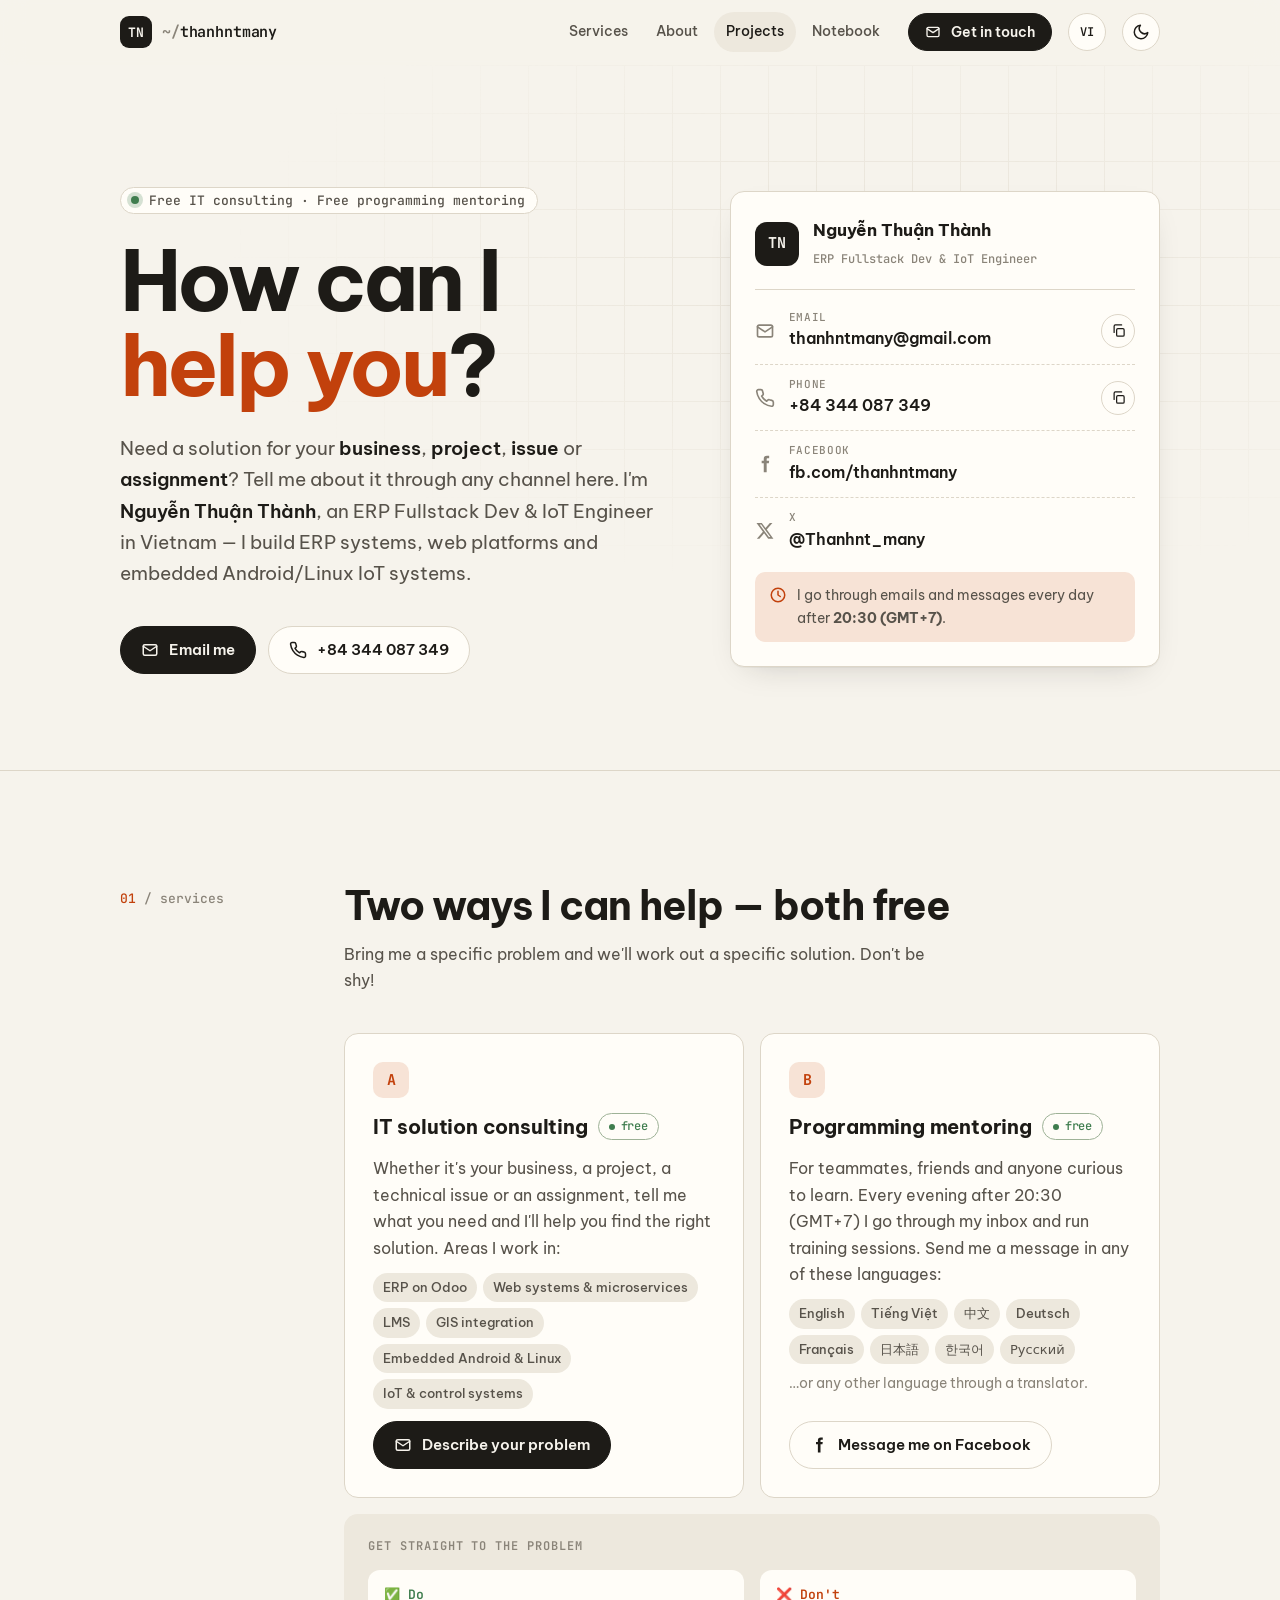
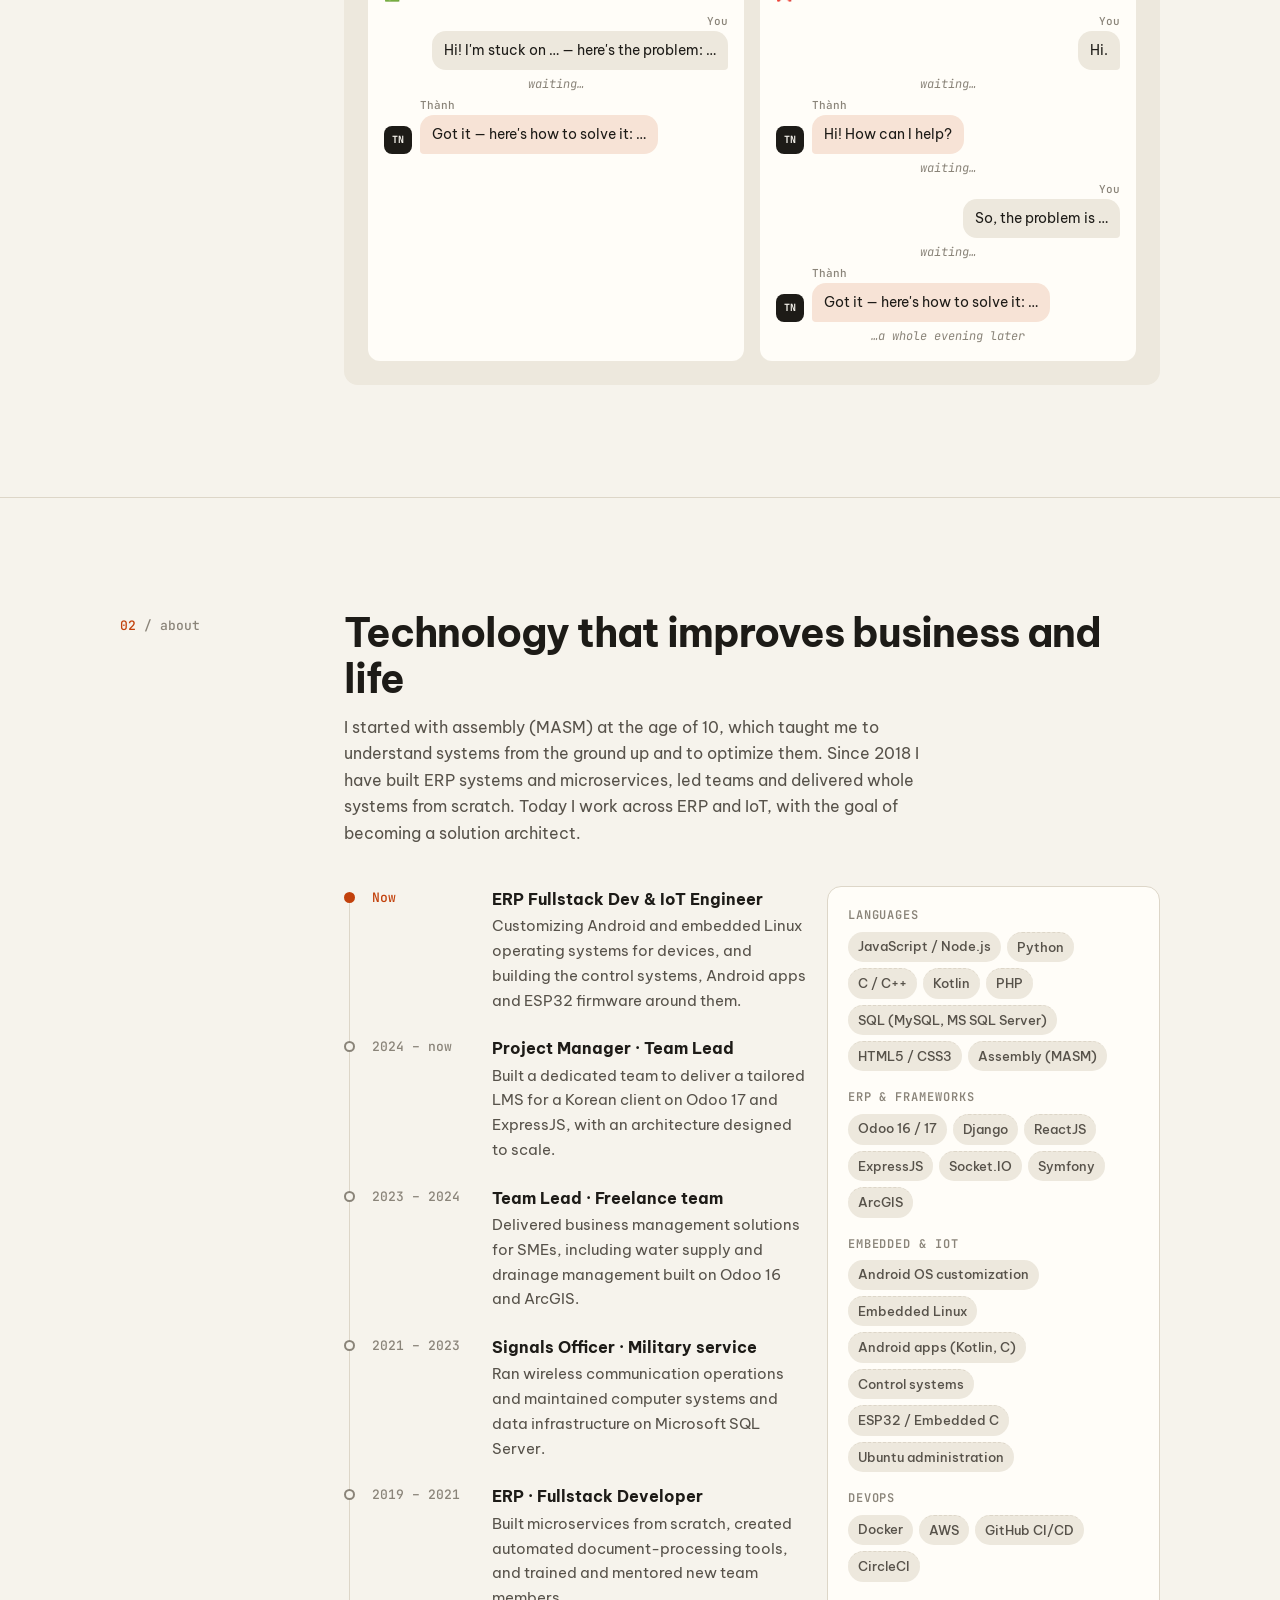
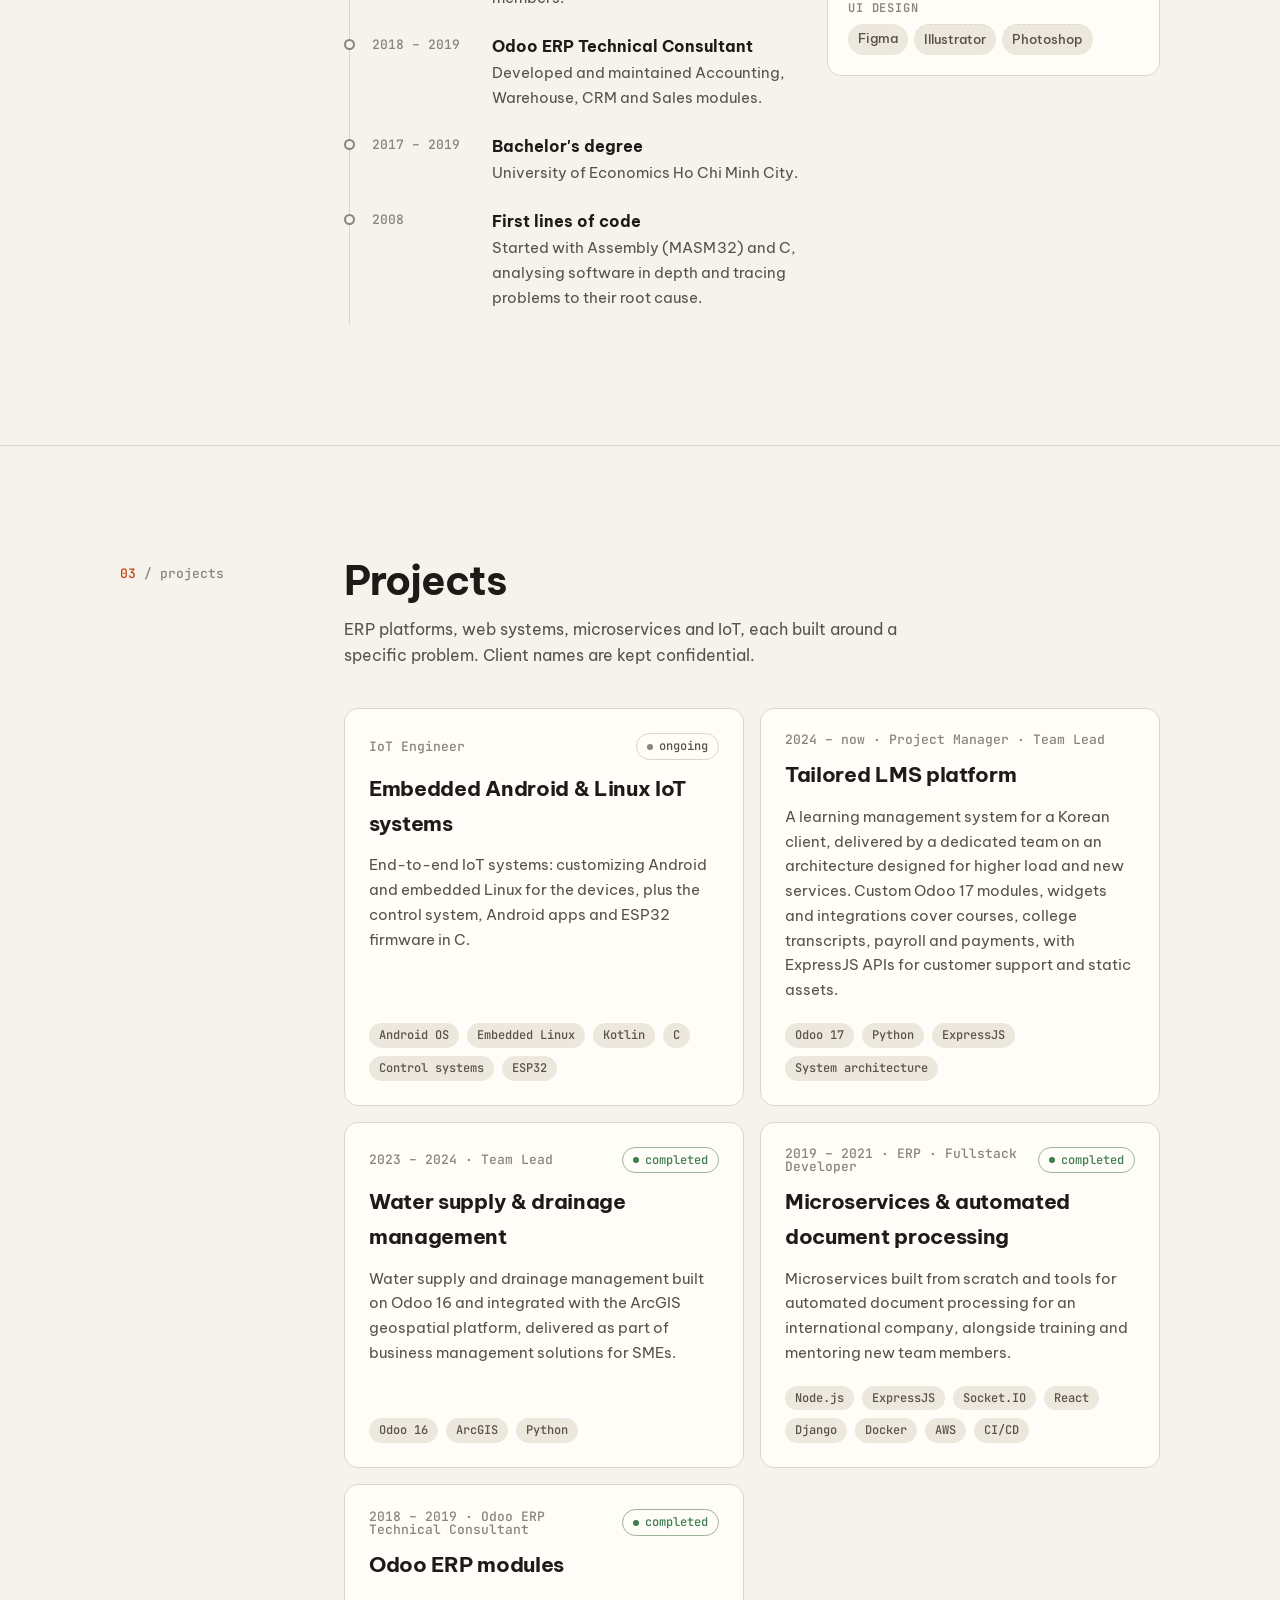
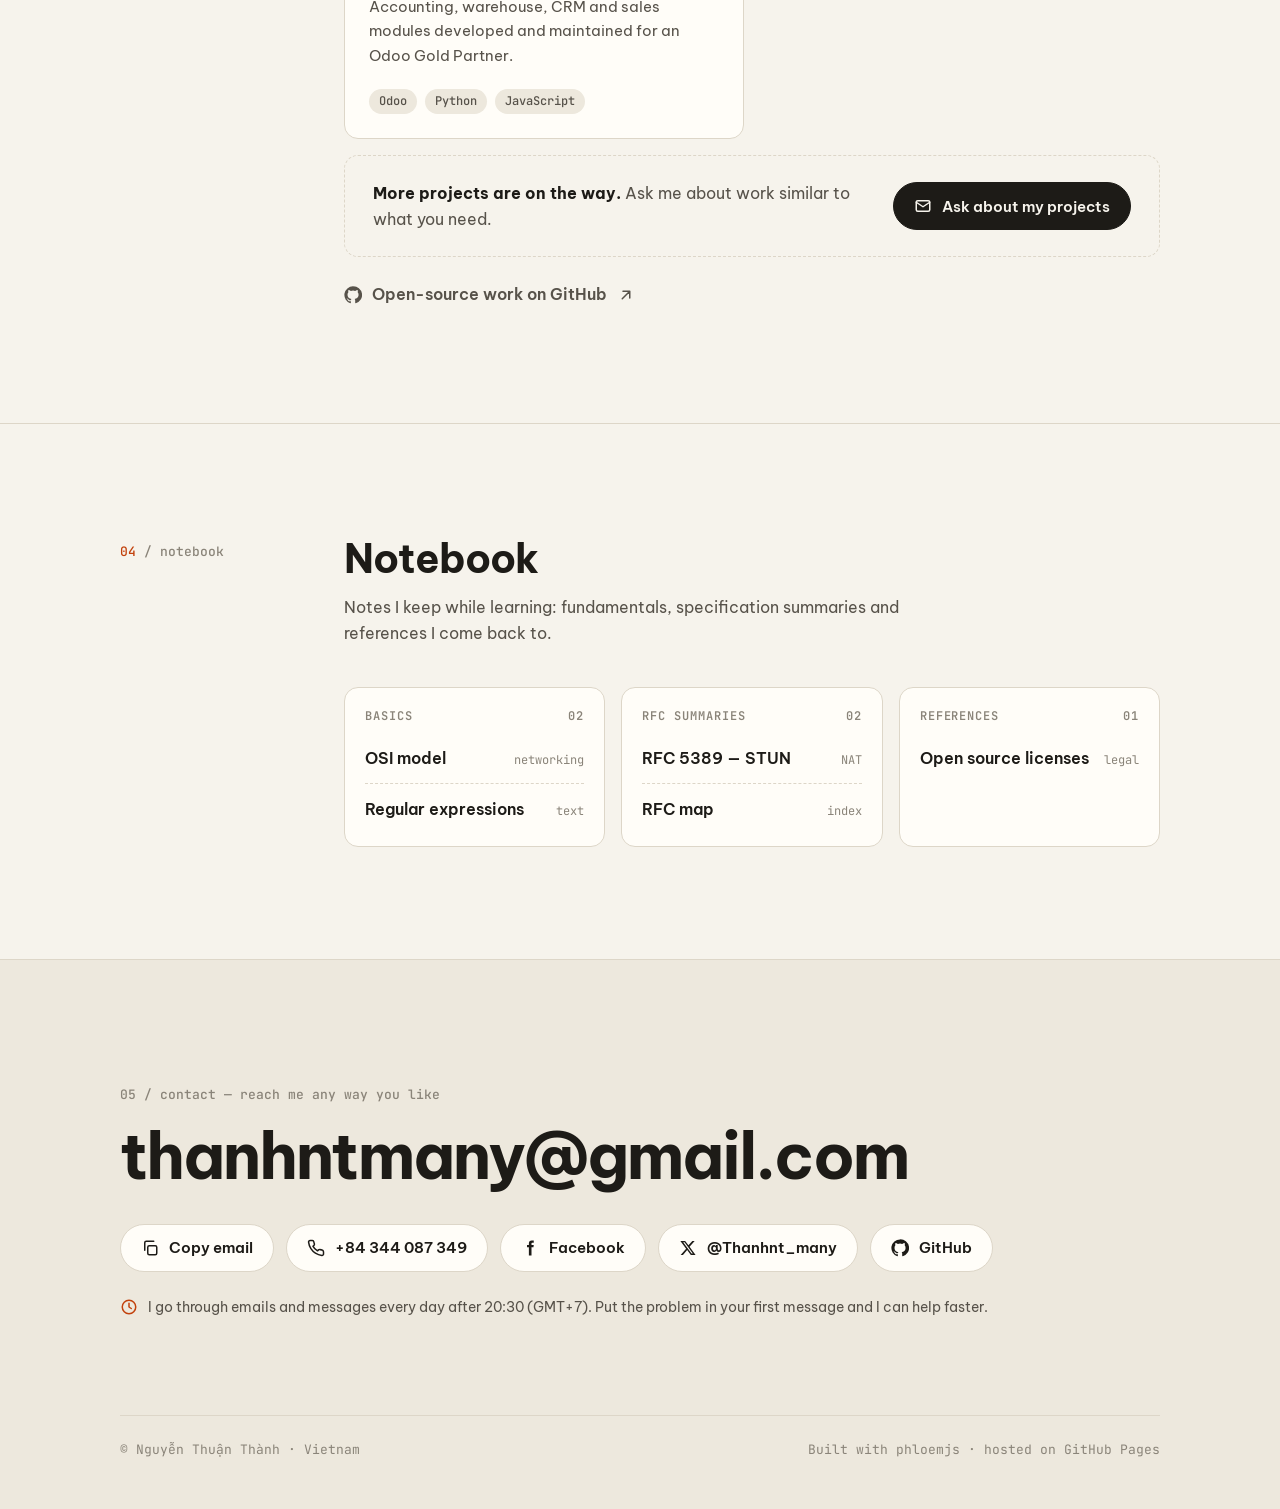
==== index.html @ bd3dd558 "build: regenerate index.html and vi/index.html Rebuild the English and Vietnamese pages from the tha" ====
<!DOCTYPE html><html lang="en"><head><meta charset="UTF-8"><meta name="viewport" content="width=device-width, initial-scale=1.0"><title>Nguyễn Thuận Thành — ERP Fullstack Dev &amp; IoT Engineer</title><script type="importmap">{"imports": {"www/": "/"}}</script><script type="module" src="/phloe.mjs"></script><meta name="description" content="Nguyễn Thuận Thành — ERP Fullstack Dev & IoT Engineer in Vietnam. Free consulting on ERP (Odoo), web systems, microservices, embedded Android/Linux and IoT, plus free programming mentoring."><meta name="theme-color" content="#f6f3ec"><link rel="icon" href="/favicon.ico"><link rel="canonical" href="https://thanhntmany.github.io/"><link rel="alternate" hreflang="en" href="https://thanhntmany.github.io/"><link rel="alternate" hreflang="vi" href="https://thanhntmany.github.io/vi/"><link rel="alternate" hreflang="x-default" href="https://thanhntmany.github.io/"><script>document.documentElement.lang="en";try{var t=localStorage.getItem("theme");if(t)document.documentElement.setAttribute("data-theme",t)}catch(e){}</script><link rel="preconnect" href="https://fonts.googleapis.com"><link rel="preconnect" href="https://fonts.gstatic.com" crossorigin><link rel="stylesheet" href="https://fonts.googleapis.com/css2?family=Be+Vietnam+Pro:wght@400;500;600;700&family=JetBrains+Mono:wght@400;500;600;700&display=swap"><link rel="stylesheet" href="/static/themes/thanhntmany/static/main.css"><script type="module" src="/static/themes/thanhntmany/main.mjs"></script></head><body><a class="skip" href="#main">Skip to content</a>

<header class="topbar" do-active="/static/themes/thanhntmany/cpn/topbar.mjs">
  <div class="wrap">
    <a class="brand" href="#top" aria-label="thanhntmany — home"><span class="brand-mark">TN</span><span><span class="brand-tilde">~/</span>thanhntmany</span></a>
    <nav class="nav" aria-label="Sections">
      <a href="#services">Services</a>
      <a href="#about">About</a>
      <a href="#projects">Projects</a>
      <a href="#notebook">Notebook</a>
    </nav>
    <a class="btn btn-primary btn-sm" href="#contact"><svg viewBox="0 0 24 24" fill="none" stroke="currentColor" stroke-width="2" stroke-linecap="round" stroke-linejoin="round" aria-hidden="true"><rect x="3" y="5" width="18" height="14" rx="2"/><path d="m3 7 9 6 9-6"/></svg><span>Get in touch</span></a>
    <a class="icon-btn lang-switch" href="/vi/" hreflang="vi" lang="vi" aria-label="Tiếng Việt" title="Tiếng Việt">VI</a>
    <button class="icon-btn theme-toggle" type="button" aria-label="Toggle dark mode" do-active="/static/themes/thanhntmany/cpn/theme-toggle.mjs"><svg class="i-moon" viewBox="0 0 24 24" fill="none" stroke="currentColor" stroke-width="2" stroke-linecap="round" stroke-linejoin="round" aria-hidden="true"><path d="M21 12.8A9 9 0 1 1 11.2 3a7 7 0 0 0 9.8 9.8Z"/></svg><svg class="i-sun" viewBox="0 0 24 24" fill="none" stroke="currentColor" stroke-width="2" stroke-linecap="round" stroke-linejoin="round" aria-hidden="true"><circle cx="12" cy="12" r="4"/><path d="M12 2v2M12 20v2M4.9 4.9l1.4 1.4M17.7 17.7l1.4 1.4M2 12h2M20 12h2M4.9 19.1l1.4-1.4M17.7 6.3l1.4-1.4"/></svg></button>
  </div>
</header>

<main id="main" do-active="/static/themes/thanhntmany/cpn/reveal.mjs">
  <section class="hero" id="top">
    <div class="wrap">
      <div>
        <span class="eyebrow"><span class="dot"></span>Free IT consulting · Free programming mentoring</span>
        <h1>How can I <span class="accent">help you</span>?</h1>
        <p class="lede">Need a solution for your <b>business</b>, <b>project</b>, <b>issue</b> or <b>assignment</b>? Tell me about it through any channel here. I'm <b>Nguyễn Thuận Thành</b>, an ERP Fullstack Dev &amp; IoT Engineer in Vietnam — I build ERP systems, web platforms and embedded Android/Linux IoT systems.</p>
        <div class="actions">
          <a class="btn btn-primary" href="mailto:thanhntmany@gmail.com"><svg viewBox="0 0 24 24" fill="none" stroke="currentColor" stroke-width="2" stroke-linecap="round" stroke-linejoin="round" aria-hidden="true"><rect x="3" y="5" width="18" height="14" rx="2"/><path d="m3 7 9 6 9-6"/></svg>Email me</a>
          <a class="btn" href="tel:+84344087349"><svg viewBox="0 0 24 24" fill="none" stroke="currentColor" stroke-width="2" stroke-linecap="round" stroke-linejoin="round" aria-hidden="true"><path d="M22 16.9v3a2 2 0 0 1-2.2 2 19.8 19.8 0 0 1-8.6-3.1 19.5 19.5 0 0 1-6-6A19.8 19.8 0 0 1 2.1 4.2 2 2 0 0 1 4.1 2h3a2 2 0 0 1 2 1.7c.1.9.4 1.8.7 2.7a2 2 0 0 1-.5 2.1L8 9.8a16 16 0 0 0 6 6l1.3-1.3a2 2 0 0 1 2.1-.4c.9.3 1.8.6 2.7.7a2 2 0 0 1 1.7 2z"/></svg>+84 344 087 349</a>
        </div>
      </div>

      <aside class="reach" id="contact-card" aria-label="Contact">
        <div class="reach-head">
          <span class="brand-mark">TN</span>
          <div><b>Nguyễn Thuận Thành</b><small>ERP Fullstack Dev &amp; IoT Engineer</small></div>
        </div>
        <ul class="channels">
          <li><a href="mailto:thanhntmany@gmail.com"><svg viewBox="0 0 24 24" fill="none" stroke="currentColor" stroke-width="2" stroke-linecap="round" stroke-linejoin="round" aria-hidden="true"><rect x="3" y="5" width="18" height="14" rx="2"/><path d="m3 7 9 6 9-6"/></svg><span><small>Email</small>thanhntmany@gmail.com</span></a><button class="icon-btn" type="button" aria-label="Copy email" data-copy="thanhntmany@gmail.com" data-copied="Copied" do-active="/static/themes/thanhntmany/cpn/copy.mjs"><svg viewBox="0 0 24 24" fill="none" stroke="currentColor" stroke-width="2" stroke-linecap="round" stroke-linejoin="round" aria-hidden="true"><rect x="9" y="9" width="12" height="12" rx="2"/><path d="M5 15V5a2 2 0 0 1 2-2h10"/></svg></button></li>
          <li><a href="tel:+84344087349"><svg viewBox="0 0 24 24" fill="none" stroke="currentColor" stroke-width="2" stroke-linecap="round" stroke-linejoin="round" aria-hidden="true"><path d="M22 16.9v3a2 2 0 0 1-2.2 2 19.8 19.8 0 0 1-8.6-3.1 19.5 19.5 0 0 1-6-6A19.8 19.8 0 0 1 2.1 4.2 2 2 0 0 1 4.1 2h3a2 2 0 0 1 2 1.7c.1.9.4 1.8.7 2.7a2 2 0 0 1-.5 2.1L8 9.8a16 16 0 0 0 6 6l1.3-1.3a2 2 0 0 1 2.1-.4c.9.3 1.8.6 2.7.7a2 2 0 0 1 1.7 2z"/></svg><span><small>Phone</small>+84 344 087 349</span></a><button class="icon-btn" type="button" aria-label="Copy phone" data-copy="+84 344 087 349" data-copied="Copied" do-active="/static/themes/thanhntmany/cpn/copy.mjs"><svg viewBox="0 0 24 24" fill="none" stroke="currentColor" stroke-width="2" stroke-linecap="round" stroke-linejoin="round" aria-hidden="true"><rect x="9" y="9" width="12" height="12" rx="2"/><path d="M5 15V5a2 2 0 0 1 2-2h10"/></svg></button></li>
          <li><a href="https://fb.com/thanhntmany" target="_blank" rel="noopener"><svg viewBox="0 0 24 24" fill="currentColor" aria-hidden="true"><path d="M14 8V6.2c0-.8.2-1.2 1.4-1.2H17V2h-2.6C11.6 2 10.5 3.4 10.5 5.9V8H8v3h2.5v11H14V11h2.6l.4-3z"/></svg><span><small>Facebook</small>fb.com/thanhntmany</span></a></li>
          <li><a href="https://twitter.com/Thanhnt_many" target="_blank" rel="noopener"><svg viewBox="0 0 24 24" fill="currentColor" aria-hidden="true"><path d="M17.8 2.5h3.1l-6.8 7.8 8 10.9h-6.3l-4.9-6.4-5.6 6.4H2.2l7.3-8.3L1.8 2.5h6.4l4.4 5.9zm-1.1 16.8h1.7L7.4 4.3H5.6z"/></svg><span><small>X</small>@Thanhnt_many</span></a></li>
        </ul>
        <p class="reach-note"><svg viewBox="0 0 24 24" fill="none" stroke="currentColor" stroke-width="2" stroke-linecap="round" stroke-linejoin="round" aria-hidden="true"><circle cx="12" cy="12" r="9"/><path d="M12 7v5l3 2"/></svg><span>I go through emails and messages every day after <b>20:30 (GMT+7)</b>.</span></p>
      </aside>
    </div>
  </section>

  <section class="section" id="services">
    <div class="wrap">
      <div class="section-head reveal">
        <div class="section-num"><b>01</b> / services</div>
        <div>
          <h2>Two ways I can help — both free</h2>
          <p class="section-sub">Bring me a specific problem and we'll work out a specific solution. Don't be shy!</p>
        </div>
      </div>
      <div class="section-body">
        <div class="services">
          <div class="service reveal">
            <span class="service-num">A</span>
            <h3>IT solution consulting <span class="status live">free</span></h3>
            <p>Whether it's your business, a project, a technical issue or an assignment, tell me what you need and I'll help you find the right solution. Areas I work in:</p>
            <ul class="chips" aria-label="Areas"><li>ERP on Odoo</li><li>Web systems & microservices</li><li>LMS</li><li>GIS integration</li><li>Embedded Android & Linux</li><li>IoT & control systems</li></ul>
            <a class="btn btn-primary" href="mailto:thanhntmany@gmail.com?subject=Solution%20consulting"><svg viewBox="0 0 24 24" fill="none" stroke="currentColor" stroke-width="2" stroke-linecap="round" stroke-linejoin="round" aria-hidden="true"><rect x="3" y="5" width="18" height="14" rx="2"/><path d="m3 7 9 6 9-6"/></svg>Describe your problem</a>
          </div>
          <div class="service reveal">
            <span class="service-num">B</span>
            <h3>Programming mentoring <span class="status live">free</span></h3>
            <p>For teammates, friends and anyone curious to learn. Every evening after 20:30 (GMT+7) I go through my inbox and run training sessions. Send me a message in any of these languages:</p>
            <ul class="langs" aria-label="Languages I can reply in"><li>English</li><li>Tiếng Việt</li><li>中文</li><li>Deutsch</li><li>Français</li><li>日本語</li><li>한국어</li><li>Русский</li></ul>
            <p class="service-fine">…or any other language through a translator.</p>
            <a class="btn" href="https://fb.com/thanhntmany" target="_blank" rel="noopener"><svg viewBox="0 0 24 24" fill="currentColor" aria-hidden="true"><path d="M14 8V6.2c0-.8.2-1.2 1.4-1.2H17V2h-2.6C11.6 2 10.5 3.4 10.5 5.9V8H8v3h2.5v11H14V11h2.6l.4-3z"/></svg>Message me on Facebook</a>
          </div>
        </div>

        <div class="focus reveal">
          <h3>Get straight to the problem</h3>
          <div class="chats">
            <div class="chat chat-do">
              <p class="chat-label">✅ Do</p>
              <div class="msg-row you"><div><small class="who">You</small><p class="msg you">Hi! I'm stuck on … — here's the problem: …</p></div></div>
              <p class="wait">waiting…</p>
              <div class="msg-row me"><span class="avatar" aria-hidden="true">TN</span><div><small class="who">Thành</small><p class="msg me">Got it — here's how to solve it: …</p></div></div>
            </div>
            <div class="chat chat-dont">
              <p class="chat-label">❌ Don't</p>
              <div class="msg-row you"><div><small class="who">You</small><p class="msg you">Hi.</p></div></div>
              <p class="wait">waiting…</p>
              <div class="msg-row me"><span class="avatar" aria-hidden="true">TN</span><div><small class="who">Thành</small><p class="msg me">Hi! How can I help?</p></div></div>
              <p class="wait">waiting…</p>
              <div class="msg-row you"><div><small class="who">You</small><p class="msg you">So, the problem is …</p></div></div>
              <p class="wait">waiting…</p>
              <div class="msg-row me"><span class="avatar" aria-hidden="true">TN</span><div><small class="who">Thành</small><p class="msg me">Got it — here's how to solve it: …</p></div></div>
              <p class="wait">…a whole evening later</p>
            </div>
          </div>
        </div>
      </div>
    </div>
  </section>

  <section class="section" id="about">
    <div class="wrap">
      <div class="section-head reveal">
        <div class="section-num"><b>02</b> / about</div>
        <div>
          <h2>Technology that improves business and life</h2>
          <p class="section-sub">I started with assembly (MASM) at the age of 10, which taught me to understand systems from the ground up and to optimize them. Since 2018 I have built ERP systems and microservices, led teams and delivered whole systems from scratch. Today I work across ERP and IoT, with the goal of becoming a solution architect.</p>
        </div>
      </div>
      <div class="section-body">
        <div class="about">
          <ol class="timeline reveal">
            <li><span class="tl-when">Now</span><div><b>ERP Fullstack Dev & IoT Engineer</b><p>Customizing Android and embedded Linux operating systems for devices, and building the control systems, Android apps and ESP32 firmware around them.</p></div></li>
            <li><span class="tl-when">2024 – now</span><div><b>Project Manager · Team Lead</b><p>Built a dedicated team to deliver a tailored LMS for a Korean client on Odoo 17 and ExpressJS, with an architecture designed to scale.</p></div></li>
            <li><span class="tl-when">2023 – 2024</span><div><b>Team Lead · Freelance team</b><p>Delivered business management solutions for SMEs, including water supply and drainage management built on Odoo 16 and ArcGIS.</p></div></li>
            <li><span class="tl-when">2021 – 2023</span><div><b>Signals Officer · Military service</b><p>Ran wireless communication operations and maintained computer systems and data infrastructure on Microsoft SQL Server.</p></div></li>
            <li><span class="tl-when">2019 – 2021</span><div><b>ERP · Fullstack Developer</b><p>Built microservices from scratch, created automated document-processing tools, and trained and mentored new team members.</p></div></li>
            <li><span class="tl-when">2018 – 2019</span><div><b>Odoo ERP Technical Consultant</b><p>Developed and maintained Accounting, Warehouse, CRM and Sales modules.</p></div></li>
            <li><span class="tl-when">2017 – 2019</span><div><b>Bachelor's degree</b><p>University of Economics Ho Chi Minh City.</p></div></li>
            <li><span class="tl-when">2008</span><div><b>First lines of code</b><p>Started with Assembly (MASM32) and C, analysing software in depth and tracing problems to their root cause.</p></div></li>
          </ol>
          <div class="shelf skills reveal">
            <h3>Languages</h3><ul class="chips"><li>JavaScript / Node.js</li><li>Python</li><li>C / C++</li><li>Kotlin</li><li>PHP</li><li>SQL (MySQL, MS SQL Server)</li><li>HTML5 / CSS3</li><li>Assembly (MASM)</li></ul>
            <h3>ERP & frameworks</h3><ul class="chips"><li>Odoo 16 / 17</li><li>Django</li><li>ReactJS</li><li>ExpressJS</li><li>Socket.IO</li><li>Symfony</li><li>ArcGIS</li></ul>
            <h3>Embedded & IoT</h3><ul class="chips"><li>Android OS customization</li><li>Embedded Linux</li><li>Android apps (Kotlin, C)</li><li>Control systems</li><li>ESP32 / Embedded C</li><li>Ubuntu administration</li></ul>
            <h3>DevOps</h3><ul class="chips"><li>Docker</li><li>AWS</li><li>GitHub CI/CD</li><li>CircleCI</li></ul>
            <h3>UI design</h3><ul class="chips"><li>Figma</li><li>Illustrator</li><li>Photoshop</li></ul>
          </div>
        </div>
      </div>
    </div>
  </section>

  <section class="section" id="projects">
    <div class="wrap">
      <div class="section-head reveal">
        <div class="section-num"><b>03</b> / projects</div>
        <div>
          <h2>Projects</h2>
          <p class="section-sub">ERP platforms, web systems, microservices and IoT, each built around a specific problem. Client names are kept confidential.</p>
        </div>
      </div>
      <div class="section-body">
        <div class="cards">
          <div class="card reveal">
            <div class="card-top"><span class="card-path">IoT Engineer</span><span class="status ">ongoing</span></div>
            <h3>Embedded Android & Linux IoT systems</h3>
            <p>End-to-end IoT systems: customizing Android and embedded Linux for the devices, plus the control system, Android apps and ESP32 firmware in C.</p>
            <div class="card-foot"><span class="tag">Android OS</span><span class="tag">Embedded Linux</span><span class="tag">Kotlin</span><span class="tag">C</span><span class="tag">Control systems</span><span class="tag">ESP32</span></div>
          </div>
          <div class="card reveal">
            <div class="card-top"><span class="card-path">2024 – now · Project Manager · Team Lead</span></div>
            <h3>Tailored LMS platform</h3>
            <p>A learning management system for a Korean client, delivered by a dedicated team on an architecture designed for higher load and new services. Custom Odoo 17 modules, widgets and integrations cover courses, college transcripts, payroll and payments, with ExpressJS APIs for customer support and static assets.</p>
            <div class="card-foot"><span class="tag">Odoo 17</span><span class="tag">Python</span><span class="tag">ExpressJS</span><span class="tag">System architecture</span></div>
          </div>
          <div class="card reveal">
            <div class="card-top"><span class="card-path">2023 – 2024 · Team Lead</span><span class="status live">completed</span></div>
            <h3>Water supply & drainage management</h3>
            <p>Water supply and drainage management built on Odoo 16 and integrated with the ArcGIS geospatial platform, delivered as part of business management solutions for SMEs.</p>
            <div class="card-foot"><span class="tag">Odoo 16</span><span class="tag">ArcGIS</span><span class="tag">Python</span></div>
          </div>
          <div class="card reveal">
            <div class="card-top"><span class="card-path">2019 – 2021 · ERP · Fullstack Developer</span><span class="status live">completed</span></div>
            <h3>Microservices & automated document processing</h3>
            <p>Microservices built from scratch and tools for automated document processing for an international company, alongside training and mentoring new team members.</p>
            <div class="card-foot"><span class="tag">Node.js</span><span class="tag">ExpressJS</span><span class="tag">Socket.IO</span><span class="tag">React</span><span class="tag">Django</span><span class="tag">Docker</span><span class="tag">AWS</span><span class="tag">CI/CD</span></div>
          </div>
          <div class="card reveal">
            <div class="card-top"><span class="card-path">2018 – 2019 · Odoo ERP Technical Consultant</span><span class="status live">completed</span></div>
            <h3>Odoo ERP modules</h3>
            <p>Accounting, warehouse, CRM and sales modules developed and maintained for an Odoo Gold Partner.</p>
            <div class="card-foot"><span class="tag">Odoo</span><span class="tag">Python</span><span class="tag">JavaScript</span></div>
          </div>
        </div>
        <div class="updating reveal">
          <p><b>More projects are on the way.</b> Ask me about work similar to what you need.</p>
          <a class="btn btn-primary" href="mailto:thanhntmany@gmail.com?subject=Your%20projects"><svg viewBox="0 0 24 24" fill="none" stroke="currentColor" stroke-width="2" stroke-linecap="round" stroke-linejoin="round" aria-hidden="true"><rect x="3" y="5" width="18" height="14" rx="2"/><path d="m3 7 9 6 9-6"/></svg>Ask about my projects</a>
        </div>
        <a class="more reveal" href="https://github.com/thanhntmany?tab=repositories" target="_blank" rel="noopener"><svg viewBox="0 0 24 24" fill="currentColor" aria-hidden="true"><path d="M12 .5a11.5 11.5 0 0 0-3.64 22.41c.58.1.79-.25.79-.56v-2c-3.2.7-3.88-1.37-3.88-1.37-.52-1.33-1.28-1.69-1.28-1.69-1.05-.71.08-.7.08-.7 1.16.08 1.77 1.19 1.77 1.19 1.03 1.77 2.7 1.26 3.36.96.1-.75.4-1.26.73-1.55-2.55-.29-5.24-1.28-5.24-5.69 0-1.26.45-2.29 1.19-3.1-.12-.29-.52-1.46.11-3.05 0 0 .97-.31 3.17 1.18a11 11 0 0 1 5.78 0c2.2-1.49 3.17-1.18 3.17-1.18.63 1.59.23 2.76.11 3.05.74.81 1.19 1.84 1.19 3.1 0 4.42-2.7 5.39-5.26 5.68.41.36.78 1.06.78 2.14v3.17c0 .31.21.67.8.56A11.5 11.5 0 0 0 12 .5Z"/></svg>Open-source work on GitHub<svg width="20" height="20" viewBox="0 0 24 24" fill="none" stroke="currentColor" stroke-width="2" stroke-linecap="round" stroke-linejoin="round" aria-hidden="true"><path d="M7 17 17 7M8 7h9v9"/></svg></a>
      </div>
    </div>
  </section>

  <section class="section" id="notebook">
    <div class="wrap">
      <div class="section-head reveal">
        <div class="section-num"><b>04</b> / notebook</div>
        <div>
          <h2>Notebook</h2>
          <p class="section-sub">Notes I keep while learning: fundamentals, specification summaries and references I come back to.</p>
        </div>
      </div>
      <div class="section-body">
        <div class="index">
          <div class="shelf reveal">
            <h3>Basics <span>02</span></h3>
            <ul>
              <li><a href="https://github.com/thanhntmany/thanhntmany.github.io/tree/main/notebook/basic/OSI-OpenSystemsInterconnection" target="_blank" rel="noopener"><span>OSI model</span><small>networking</small></a></li>
              <li><a href="https://github.com/thanhntmany/thanhntmany.github.io/tree/main/notebook/basic/regex" target="_blank" rel="noopener"><span>Regular expressions</span><small>text</small></a></li>
            </ul>
          </div>
          <div class="shelf reveal">
            <h3>RFC summaries <span>02</span></h3>
            <ul>
              <li><a href="https://github.com/thanhntmany/thanhntmany.github.io/tree/main/notebook/summary/rfc/rfc5389" target="_blank" rel="noopener"><span>RFC 5389 — STUN</span><small>NAT</small></a></li>
              <li><a href="https://github.com/thanhntmany/thanhntmany.github.io/tree/main/notebook/summary/rfc" target="_blank" rel="noopener"><span>RFC map</span><small>index</small></a></li>
            </ul>
          </div>
          <div class="shelf reveal">
            <h3>References <span>01</span></h3>
            <ul>
              <li><a href="https://github.com/thanhntmany/thanhntmany.github.io/tree/main/notebook/open-source-license" target="_blank" rel="noopener"><span>Open source licenses</span><small>legal</small></a></li>
            </ul>
          </div>
        </div>
      </div>
    </div>
  </section>
</main>

<footer class="contact" id="contact">
  <div class="wrap">
    <p class="contact-kicker">05 / contact — reach me any way you like</p>
    <a class="contact-mail" href="mailto:thanhntmany@gmail.com">thanhntmany@gmail.com</a>
    <div class="contact-row">
      <button class="btn" type="button" data-copy="thanhntmany@gmail.com" data-copied="Copied" do-active="/static/themes/thanhntmany/cpn/copy.mjs"><svg viewBox="0 0 24 24" fill="none" stroke="currentColor" stroke-width="2" stroke-linecap="round" stroke-linejoin="round" aria-hidden="true"><rect x="9" y="9" width="12" height="12" rx="2"/><path d="M5 15V5a2 2 0 0 1 2-2h10"/></svg>Copy email</button>
      <a class="btn" href="tel:+84344087349"><svg viewBox="0 0 24 24" fill="none" stroke="currentColor" stroke-width="2" stroke-linecap="round" stroke-linejoin="round" aria-hidden="true"><path d="M22 16.9v3a2 2 0 0 1-2.2 2 19.8 19.8 0 0 1-8.6-3.1 19.5 19.5 0 0 1-6-6A19.8 19.8 0 0 1 2.1 4.2 2 2 0 0 1 4.1 2h3a2 2 0 0 1 2 1.7c.1.9.4 1.8.7 2.7a2 2 0 0 1-.5 2.1L8 9.8a16 16 0 0 0 6 6l1.3-1.3a2 2 0 0 1 2.1-.4c.9.3 1.8.6 2.7.7a2 2 0 0 1 1.7 2z"/></svg>+84 344 087 349</a>
      <a class="btn" href="https://fb.com/thanhntmany" target="_blank" rel="noopener"><svg viewBox="0 0 24 24" fill="currentColor" aria-hidden="true"><path d="M14 8V6.2c0-.8.2-1.2 1.4-1.2H17V2h-2.6C11.6 2 10.5 3.4 10.5 5.9V8H8v3h2.5v11H14V11h2.6l.4-3z"/></svg>Facebook</a>
      <a class="btn" href="https://twitter.com/Thanhnt_many" target="_blank" rel="noopener"><svg viewBox="0 0 24 24" fill="currentColor" aria-hidden="true"><path d="M17.8 2.5h3.1l-6.8 7.8 8 10.9h-6.3l-4.9-6.4-5.6 6.4H2.2l7.3-8.3L1.8 2.5h6.4l4.4 5.9zm-1.1 16.8h1.7L7.4 4.3H5.6z"/></svg>@Thanhnt_many</a>
      <a class="btn" href="https://github.com/thanhntmany" target="_blank" rel="noopener"><svg viewBox="0 0 24 24" fill="currentColor" aria-hidden="true"><path d="M12 .5a11.5 11.5 0 0 0-3.64 22.41c.58.1.79-.25.79-.56v-2c-3.2.7-3.88-1.37-3.88-1.37-.52-1.33-1.28-1.69-1.28-1.69-1.05-.71.08-.7.08-.7 1.16.08 1.77 1.19 1.77 1.19 1.03 1.77 2.7 1.26 3.36.96.1-.75.4-1.26.73-1.55-2.55-.29-5.24-1.28-5.24-5.69 0-1.26.45-2.29 1.19-3.1-.12-.29-.52-1.46.11-3.05 0 0 .97-.31 3.17 1.18a11 11 0 0 1 5.78 0c2.2-1.49 3.17-1.18 3.17-1.18.63 1.59.23 2.76.11 3.05.74.81 1.19 1.84 1.19 3.1 0 4.42-2.7 5.39-5.26 5.68.41.36.78 1.06.78 2.14v3.17c0 .31.21.67.8.56A11.5 11.5 0 0 0 12 .5Z"/></svg>GitHub</a>
    </div>
    <p class="contact-note"><svg viewBox="0 0 24 24" fill="none" stroke="currentColor" stroke-width="2" stroke-linecap="round" stroke-linejoin="round" aria-hidden="true"><circle cx="12" cy="12" r="9"/><path d="M12 7v5l3 2"/></svg>I go through emails and messages every day after 20:30 (GMT+7). Put the problem in your first message and I can help faster.</p>
    <div class="footer">
      <span>© Nguyễn Thuận Thành · Vietnam</span>
      <span>Built with <a href="https://github.com/thanhntmany/phloemjs" target="_blank" rel="noopener">phloemjs</a> · hosted on GitHub Pages</span>
    </div>
  </div>
</footer></body></html>
---- static/themes/thanhntmany/static/main.css ----
/* thanhntmany theme */

:root {
  --bg: #f6f3ec;
  --bg-elev: #fffdf8;
  --bg-sunk: #ede8dd;
  --ink: #1d1b17;
  --ink-2: #57524a;
  --ink-3: #8a8479;
  --line: #ddd6c8;
  --accent: #c2410c;
  --accent-ink: #fff;
  --accent-soft: #f7e3d6;
  --ok: #3f7d4e;
  --shadow: 0 1px 0 rgba(29, 27, 23, .04), 0 12px 32px -18px rgba(29, 27, 23, .25);

  --font: "Be Vietnam Pro", system-ui, -apple-system, "Segoe UI", Roboto, sans-serif;
  --mono: "JetBrains Mono", ui-monospace, SFMono-Regular, Menlo, Consolas, monospace;
  --radius: 14px;
  --wrap: 1120px;
  --gutter: clamp(16px, 4vw, 40px);
  color-scheme: light;
}

@media (prefers-color-scheme: dark) {
  :root:not([data-theme="light"]) {
    --bg: #14130f;
    --bg-elev: #1c1b16;
    --bg-sunk: #0f0e0b;
    --ink: #f1ece2;
    --ink-2: #b8b1a4;
    --ink-3: #7f796e;
    --line: #2e2c25;
    --accent: #fb923c;
    --accent-ink: #1a1208;
    --accent-soft: #3a2415;
    --ok: #7fbf8e;
    --shadow: 0 1px 0 rgba(0, 0, 0, .3), 0 16px 40px -20px rgba(0, 0, 0, .7);
    color-scheme: dark;
  }
}

:root[data-theme="dark"] {
  --bg: #14130f;
  --bg-elev: #1c1b16;
  --bg-sunk: #0f0e0b;
  --ink: #f1ece2;
  --ink-2: #b8b1a4;
  --ink-3: #7f796e;
  --line: #2e2c25;
  --accent: #fb923c;
  --accent-ink: #1a1208;
  --accent-soft: #3a2415;
  --ok: #7fbf8e;
  --shadow: 0 1px 0 rgba(0, 0, 0, .3), 0 16px 40px -20px rgba(0, 0, 0, .7);
  color-scheme: dark;
}

/* ---------- base ---------- */

*,
*::before,
*::after {
  box-sizing: border-box;
}

html {
  scroll-behavior: smooth;
  scroll-padding-top: 88px;
  -webkit-text-size-adjust: 100%;
}

body {
  margin: 0;
  background: var(--bg);
  color: var(--ink);
  font: 400 16px/1.65 var(--font);
  -webkit-font-smoothing: antialiased;
  overflow-x: hidden;
}

a {
  color: inherit;
  text-decoration: none;
}

h1,
h2,
h3,
p {
  margin: 0;
}

::selection {
  background: var(--accent);
  color: var(--accent-ink);
}

:focus-visible {
  outline: 2px solid var(--accent);
  outline-offset: 3px;
  border-radius: 6px;
}

.mono {
  font-family: var(--mono);
}

.wrap {
  width: 100%;
  max-width: var(--wrap);
  margin: 0 auto;
  padding: 0 var(--gutter);
}

.skip {
  position: absolute;
  left: -999px;
  top: 8px;
  z-index: 100;
  padding: 8px 14px;
  background: var(--ink);
  color: var(--bg);
  border-radius: 8px;
}

.skip:focus {
  left: 16px;
}

/* ---------- header ---------- */

.topbar {
  position: sticky;
  top: 0;
  z-index: 20;
  background: color-mix(in srgb, var(--bg) 82%, transparent);
  backdrop-filter: saturate(1.4) blur(12px);
  -webkit-backdrop-filter: saturate(1.4) blur(12px);
  border-bottom: 1px solid transparent;
  transition: border-color .2s;
}

.topbar.is-scrolled {
  border-bottom-color: var(--line);
}

.topbar .wrap {
  display: flex;
  align-items: center;
  gap: 16px;
  height: 64px;
}

.brand {
  display: inline-flex;
  align-items: center;
  gap: 10px;
  font: 600 15px/1 var(--mono);
  letter-spacing: -.01em;
}

.brand-mark {
  display: grid;
  place-items: center;
  width: 32px;
  height: 32px;
  border-radius: 9px;
  background: var(--ink);
  color: var(--bg);
  font: 700 13px/1 var(--mono);
}

.brand-tilde {
  color: var(--ink-3);
}

.nav {
  display: flex;
  gap: 4px;
  margin-left: auto;
}

.nav a {
  padding: 8px 12px;
  border-radius: 999px;
  color: var(--ink-2);
  font-size: 14px;
  font-weight: 500;
  transition: color .15s, background .15s;
}

.nav a:hover,
.nav a.is-active {
  color: var(--ink);
  background: var(--bg-sunk);
}

.icon-btn {
  display: grid;
  place-items: center;
  width: 38px;
  height: 38px;
  flex: none;
  border: 1px solid var(--line);
  border-radius: 999px;
  background: var(--bg-elev);
  color: var(--ink);
  cursor: pointer;
  transition: border-color .15s, transform .15s;
}

.icon-btn:hover {
  border-color: var(--ink-3);
}

.icon-btn:active {
  transform: scale(.94);
}

.icon-btn svg {
  width: 18px;
  height: 18px;
}

.lang-switch {
  font: 600 12px/1 var(--mono);
  letter-spacing: .04em;
  text-decoration: none;
}

.theme-toggle .i-sun {
  display: none;
}

:root[data-theme="dark"] .theme-toggle .i-sun {
  display: block;
}

:root[data-theme="dark"] .theme-toggle .i-moon {
  display: none;
}

@media (prefers-color-scheme: dark) {
  :root:not([data-theme="light"]) .theme-toggle .i-sun {
    display: block;
  }

  :root:not([data-theme="light"]) .theme-toggle .i-moon {
    display: none;
  }
}

/* ---------- hero ---------- */

.hero {
  position: relative;
  padding: clamp(56px, 10vw, 120px) 0 clamp(56px, 8vw, 96px);
}

.hero::before {
  content: "";
  position: absolute;
  inset: 0;
  z-index: -1;
  background-image:
    linear-gradient(var(--line) 1px, transparent 1px),
    linear-gradient(90deg, var(--line) 1px, transparent 1px);
  background-size: 48px 48px;
  opacity: .45;
  -webkit-mask-image: radial-gradient(ellipse 70% 60% at 70% 30%, #000 20%, transparent 75%);
  mask-image: radial-gradient(ellipse 70% 60% at 70% 30%, #000 20%, transparent 75%);
}

.hero .wrap {
  display: grid;
  grid-template-columns: minmax(0, 1.25fr) minmax(0, 1fr);
  gap: clamp(32px, 6vw, 72px);
  align-items: center;
}

.eyebrow {
  display: inline-flex;
  align-items: center;
  gap: 10px;
  padding: 6px 12px 6px 10px;
  border: 1px solid var(--line);
  border-radius: 999px;
  background: var(--bg-elev);
  color: var(--ink-2);
  font: 500 13px/1 var(--mono);
}

.dot {
  width: 8px;
  height: 8px;
  border-radius: 50%;
  background: var(--ok);
  box-shadow: 0 0 0 4px color-mix(in srgb, var(--ok) 22%, transparent);
}

.hero h1 {
  margin-top: 24px;
  font-size: clamp(44px, 7.5vw, 84px);
  font-weight: 700;
  line-height: 1.02;
  letter-spacing: -.035em;
}

.hero h1 .accent {
  color: var(--accent);
}

.lede {
  max-width: 34em;
  margin-top: 24px;
  color: var(--ink-2);
  font-size: clamp(17px, 1.6vw, 19px);
}

.actions {
  display: flex;
  flex-wrap: wrap;
  gap: 12px;
  margin-top: 36px;
}

.btn {
  display: inline-flex;
  align-items: center;
  gap: 10px;
  height: 48px;
  padding: 0 20px;
  border: 1px solid var(--line);
  border-radius: 999px;
  background: var(--bg-elev);
  color: var(--ink);
  font: 600 15px/1 var(--font);
  cursor: pointer;
  transition: transform .15s, border-color .15s, background .15s;
}

.btn svg {
  width: 18px;
  height: 18px;
  flex: none;
}

.btn:hover {
  transform: translateY(-1px);
  border-color: var(--ink-3);
}

.btn-primary {
  background: var(--ink);
  border-color: var(--ink);
  color: var(--bg);
}

.btn-primary:hover {
  border-color: var(--ink);
}

/* ---------- sections ---------- */

.section {
  padding: clamp(64px, 9vw, 112px) 0;
  border-top: 1px solid var(--line);
}

.section-head {
  display: grid;
  grid-template-columns: 200px minmax(0, 1fr);
  gap: 24px;
  margin-bottom: 40px;
}

.section-num {
  color: var(--ink-3);
  font: 500 13px/2.4 var(--mono);
}

.section-num b {
  color: var(--accent);
  font-weight: 500;
}

.section h2 {
  font-size: clamp(28px, 4vw, 40px);
  font-weight: 700;
  line-height: 1.15;
  letter-spacing: -.025em;
}

.section-sub {
  max-width: 38em;
  margin-top: 12px;
  color: var(--ink-2);
}

.section-body {
  margin-left: 224px;
}

/* project cards */

.cards {
  display: grid;
  grid-template-columns: repeat(2, minmax(0, 1fr));
  gap: 16px;
}

.card {
  position: relative;
  display: flex;
  flex-direction: column;
  gap: 12px;
  padding: 24px;
  border: 1px solid var(--line);
  border-radius: var(--radius);
  background: var(--bg-elev);
  transition: transform .2s, border-color .2s, box-shadow .2s;
}

.card:hover {
  transform: translateY(-3px);
  border-color: var(--ink-3);
  box-shadow: var(--shadow);
}

.card-top {
  display: flex;
  align-items: center;
  justify-content: space-between;
  gap: 12px;
}

.card-path {
  color: var(--ink-3);
  font: 500 13px/1 var(--mono);
}

.card h3 {
  font-size: 21px;
  font-weight: 650;
  letter-spacing: -.015em;
}

.card p {
  color: var(--ink-2);
  font-size: 15px;
}

.cards + .updating {
  margin-top: 16px;
}

.card-foot {
  display: flex;
  flex-wrap: wrap;
  align-items: center;
  gap: 8px;
  margin-top: auto;
  padding-top: 8px;
}

.tag {
  padding: 4px 10px;
  border-radius: 999px;
  background: var(--bg-sunk);
  color: var(--ink-2);
  font: 500 12px/1.4 var(--mono);
}

.status {
  display: inline-flex;
  align-items: center;
  gap: 6px;
  padding: 4px 10px;
  border: 1px solid var(--line);
  border-radius: 999px;
  color: var(--ink-2);
  font: 500 12px/1.4 var(--mono);
  white-space: nowrap;
}

.status::before {
  content: "";
  width: 6px;
  height: 6px;
  border-radius: 50%;
  background: var(--ink-3);
}

.status.live {
  color: var(--ok);
  border-color: color-mix(in srgb, var(--ok) 40%, var(--line));
}

.status.live::before {
  background: var(--ok);
}

.card-arrow {
  position: absolute;
  right: 22px;
  bottom: 22px;
  color: var(--ink-3);
  transition: transform .2s, color .2s;
}

.card:hover .card-arrow {
  color: var(--accent);
  transform: translate(3px, -3px);
}

/* notebook index */

.index {
  display: grid;
  grid-template-columns: repeat(3, minmax(0, 1fr));
  gap: 16px;
}

.shelf {
  padding: 20px 20px 12px;
  border: 1px solid var(--line);
  border-radius: var(--radius);
  background: var(--bg-elev);
}

.shelf h3 {
  display: flex;
  align-items: baseline;
  justify-content: space-between;
  margin-bottom: 8px;
  color: var(--ink-3);
  font: 600 12px/1.4 var(--mono);
  letter-spacing: .08em;
  text-transform: uppercase;
}

.shelf ul {
  margin: 0;
  padding: 0;
  list-style: none;
}

.shelf li + li {
  border-top: 1px dashed var(--line);
}

.shelf a {
  display: flex;
  align-items: baseline;
  gap: 12px;
  padding: 12px 0;
  transition: color .15s;
}

.shelf a:hover {
  color: var(--accent);
}

.shelf a span {
  flex: 1;
  font-weight: 550;
}

.shelf a small {
  color: var(--ink-3);
  font: 400 12px/1.4 var(--mono);
}

/* header cta */

.btn-sm {
  height: 38px;
  padding: 0 16px;
  font-size: 14px;
  flex: none;
}

.btn-sm svg {
  width: 16px;
  height: 16px;
}

.lede b {
  color: var(--ink);
  font-weight: 600;
}

/* contact card in hero */

.reach {
  padding: 24px;
  border: 1px solid var(--line);
  border-radius: var(--radius);
  background: var(--bg-elev);
  box-shadow: var(--shadow);
}

.reach-head {
  display: flex;
  align-items: center;
  gap: 14px;
  padding-bottom: 18px;
  border-bottom: 1px solid var(--line);
}

.reach-head .brand-mark {
  width: 44px;
  height: 44px;
  border-radius: 12px;
  font-size: 15px;
}

.reach-head b {
  display: block;
  font-size: 17px;
}

.reach-head small {
  color: var(--ink-3);
  font: 500 12px/1.4 var(--mono);
}

.channels {
  margin: 8px 0 0;
  padding: 0;
  list-style: none;
}

.channels li {
  display: flex;
  align-items: center;
  gap: 8px;
}

.channels li + li {
  border-top: 1px dashed var(--line);
}

.channels a {
  display: flex;
  flex: 1;
  align-items: center;
  gap: 14px;
  min-width: 0;
  padding: 12px 0;
  font-weight: 600;
  transition: color .15s;
}

.channels a:hover {
  color: var(--accent);
}

.channels a > svg {
  width: 20px;
  height: 20px;
  flex: none;
  color: var(--ink-3);
}

.channels a span {
  min-width: 0;
  overflow-wrap: anywhere;
}

.channels small {
  display: block;
  color: var(--ink-3);
  font: 500 11px/1.4 var(--mono);
  letter-spacing: .06em;
  text-transform: uppercase;
}

.channels .icon-btn {
  width: 34px;
  height: 34px;
}

.channels .icon-btn svg {
  width: 15px;
  height: 15px;
}

.reach-note,
.contact-note {
  display: flex;
  gap: 10px;
  color: var(--ink-2);
  font-size: 14px;
}

.reach-note {
  margin-top: 8px;
  padding: 12px 14px;
  border-radius: 10px;
  background: var(--accent-soft);
}

.reach-note svg,
.contact-note svg {
  width: 18px;
  height: 18px;
  flex: none;
  margin-top: 2px;
  color: var(--accent);
}

/* services */

.services {
  display: grid;
  grid-template-columns: repeat(2, minmax(0, 1fr));
  gap: 16px;
}

.service {
  display: flex;
  flex-direction: column;
  align-items: flex-start;
  gap: 12px;
  padding: 28px;
  border: 1px solid var(--line);
  border-radius: var(--radius);
  background: var(--bg-elev);
}

.service-num {
  display: grid;
  place-items: center;
  width: 36px;
  height: 36px;
  border-radius: 10px;
  background: var(--accent-soft);
  color: var(--accent);
  font: 700 15px/1 var(--mono);
}

.service h3 {
  display: flex;
  flex-wrap: wrap;
  align-items: center;
  gap: 10px;
  font-size: 20px;
  font-weight: 650;
  letter-spacing: -.01em;
}

.service p {
  color: var(--ink-2);
}

.service .service-fine {
  margin-top: -4px;
  color: var(--ink-3);
  font-size: 14px;
}

.service .btn {
  margin-top: auto;
}

.langs,
.chips {
  display: flex;
  flex-wrap: wrap;
  gap: 6px;
  margin: 0;
  padding: 0;
  list-style: none;
}

.langs li,
.chips li {
  padding: 4px 10px;
  border-radius: 999px;
  background: var(--bg-sunk);
  color: var(--ink-2);
  font-size: 13px;
  font-weight: 500;
}

/* focus on the problem */

.focus {
  margin-top: 16px;
  padding: 24px;
  border-radius: var(--radius);
  background: var(--bg-sunk);
}

.focus h3 {
  color: var(--ink-3);
  font: 600 12px/1.4 var(--mono);
  letter-spacing: .08em;
  text-transform: uppercase;
}

.chats {
  display: grid;
  grid-template-columns: repeat(2, minmax(0, 1fr));
  gap: 16px;
  margin-top: 16px;
}

.chat {
  display: flex;
  flex-direction: column;
  gap: 6px;
  padding: 16px;
  border-radius: 12px;
  background: var(--bg-elev);
}

.chat-label {
  margin-bottom: 4px;
  font: 600 13px/1.4 var(--mono);
}

.chat-do .chat-label {
  color: var(--ok);
}

.chat-dont .chat-label {
  color: var(--accent);
}

.msg-row {
  display: flex;
  align-items: flex-end;
  gap: 8px;
  max-width: 88%;
}

.msg-row.you {
  align-self: flex-end;
  text-align: right;
}

.msg-row.me {
  align-self: flex-start;
}

.avatar {
  display: grid;
  place-items: center;
  width: 28px;
  height: 28px;
  flex: none;
  border-radius: 8px;
  background: var(--ink);
  color: var(--bg);
  font: 700 10px/1 var(--mono);
}

.who {
  display: block;
  margin-bottom: 3px;
  color: var(--ink-3);
  font: 500 11px/1.2 var(--mono);
}

.msg {
  display: inline-block;
  padding: 8px 12px;
  border-radius: 14px;
  font-size: 14px;
  text-align: left;
}

.msg.you {
  border-bottom-right-radius: 4px;
  background: var(--bg-sunk);
  color: var(--ink);
}

.msg.me {
  border-bottom-left-radius: 4px;
  background: var(--accent-soft);
  color: var(--ink);
}

.wait {
  align-self: center;
  color: var(--ink-3);
  font: italic 400 12px/1.4 var(--mono);
}

/* about */

.about {
  display: grid;
  grid-template-columns: minmax(0, 1.4fr) minmax(0, 1fr);
  gap: 16px;
  align-items: start;
}

.timeline {
  position: relative;
  margin: 0;
  padding: 0;
  list-style: none;
}

.timeline::before {
  content: "";
  position: absolute;
  top: 8px;
  bottom: 8px;
  left: 5px;
  width: 1px;
  background: var(--line);
}

.timeline li {
  position: relative;
  display: grid;
  grid-template-columns: 104px minmax(0, 1fr);
  gap: 4px 16px;
  padding: 0 0 22px 28px;
}

.timeline li::before {
  content: "";
  position: absolute;
  top: 6px;
  left: 0;
  width: 11px;
  height: 11px;
  border: 2px solid var(--ink-3);
  border-radius: 50%;
  background: var(--bg);
}

.timeline li:first-child::before {
  border-color: var(--accent);
  background: var(--accent);
}

.tl-when {
  color: var(--ink-3);
  font: 500 13px/1.8 var(--mono);
}

.timeline li:first-child .tl-when {
  color: var(--accent);
}

.timeline b {
  font-weight: 650;
}

.timeline p {
  margin-top: 2px;
  color: var(--ink-2);
  font-size: 15px;
}

.skills h3 + .chips {
  margin-bottom: 18px;
}

.skills .chips:last-child {
  margin-bottom: 8px;
}

/* projects */

.updating {
  display: flex;
  flex-wrap: wrap;
  align-items: center;
  justify-content: space-between;
  gap: 16px 24px;
  padding: 24px 28px;
  border: 1px dashed var(--line);
  border-radius: var(--radius);
}

.updating p {
  flex: 1 1 320px;
  color: var(--ink-2);
}

.updating b {
  color: var(--ink);
}

.more {
  display: inline-flex;
  align-items: center;
  gap: 10px;
  margin-top: 24px;
  color: var(--ink-2);
  font-weight: 600;
  transition: color .15s;
}

.more svg {
  width: 18px;
  height: 18px;
}

.more:hover {
  color: var(--accent);
}

/* contact */

.contact {
  padding: clamp(72px, 10vw, 128px) 0 48px;
  border-top: 1px solid var(--line);
  background: var(--bg-sunk);
}

.contact-kicker {
  color: var(--ink-3);
  font: 500 13px/1 var(--mono);
}

.contact-mail {
  display: inline-block;
  margin-top: 20px;
  font-size: clamp(28px, 6vw, 64px);
  font-weight: 700;
  line-height: 1.1;
  letter-spacing: -.03em;
  word-break: break-word;
  background: linear-gradient(currentColor, currentColor) 0 100% / 0 3px no-repeat;
  transition: background-size .35s, color .2s;
}

.contact-mail:hover {
  color: var(--accent);
  background-size: 100% 3px;
}

.contact-row {
  display: flex;
  flex-wrap: wrap;
  gap: 12px;
  margin-top: 32px;
}

.contact-note {
  margin-top: 24px;
}

.footer {
  display: flex;
  flex-wrap: wrap;
  justify-content: space-between;
  gap: 12px;
  margin-top: clamp(56px, 8vw, 96px);
  padding-top: 24px;
  border-top: 1px solid var(--line);
  color: var(--ink-3);
  font: 400 13px/1.6 var(--mono);
}

.footer a:hover {
  color: var(--accent);
}

/* toast */

.toast {
  position: fixed;
  left: 50%;
  bottom: 24px;
  z-index: 50;
  padding: 10px 16px;
  border-radius: 999px;
  background: var(--ink);
  color: var(--bg);
  font: 500 14px/1.4 var(--font);
  opacity: 0;
  transform: translate(-50%, 12px);
  pointer-events: none;
  transition: opacity .2s, transform .2s;
}

.toast.is-on {
  opacity: 1;
  transform: translate(-50%, 0);
}

/* reveal on scroll (enabled by js) */

.reveal-ready .reveal {
  opacity: 0;
  transform: translateY(16px);
  transition: opacity .6s ease, transform .6s ease;
}

.reveal-ready .reveal.is-in {
  opacity: 1;
  transform: none;
}

@media (prefers-reduced-motion: reduce) {
  html {
    scroll-behavior: auto;
  }

  *,
  *::before,
  *::after {
    animation: none !important;
    transition: none !important;
  }

  .reveal-ready .reveal {
    opacity: 1;
    transform: none;
  }
}

/* ---------- responsive ---------- */

@media (max-width: 960px) {
  .hero .wrap {
    grid-template-columns: minmax(0, 1fr);
  }

  .section-head {
    grid-template-columns: minmax(0, 1fr);
    gap: 8px;
  }

  .section-body {
    margin-left: 0;
  }

  .index {
    grid-template-columns: repeat(2, minmax(0, 1fr));
  }

  .reach {
    max-width: 520px;
  }

  .about {
    grid-template-columns: minmax(0, 1fr);
  }
}

@media (max-width: 720px) {
  .nav {
    display: none;
  }

  .topbar .btn-sm {
    margin-left: auto;
  }

  .cards,
  .index,
  .services,
  .chats {
    grid-template-columns: minmax(0, 1fr);
  }

  .card,
  .service {
    padding: 20px;
  }

  .timeline li {
    grid-template-columns: minmax(0, 1fr);
  }

  .topbar .btn-sm span {
    display: none;
  }

  .topbar .btn-sm {
    width: 38px;
    padding: 0;
    justify-content: center;
  }


  .term {
    font-size: 13px;
  }

  .contact-mail {
    font-size: 6vw;
  }
}
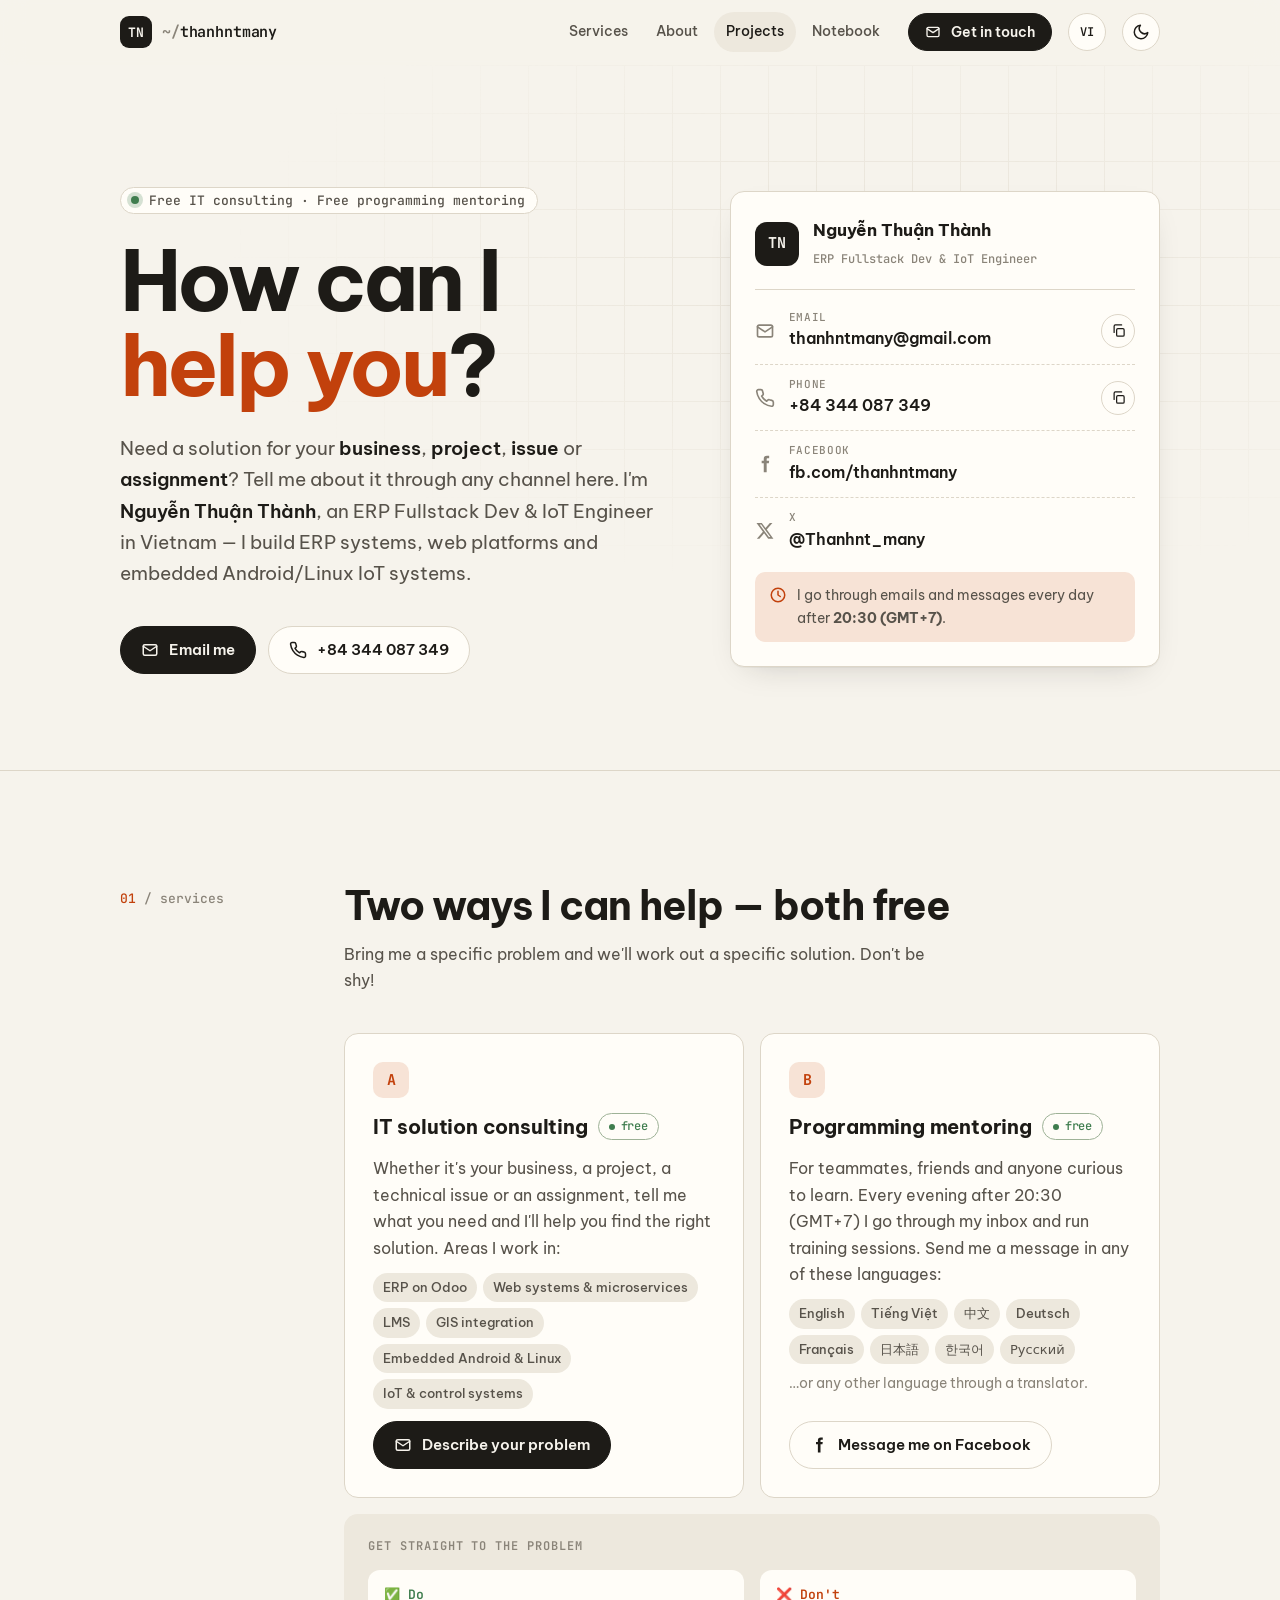
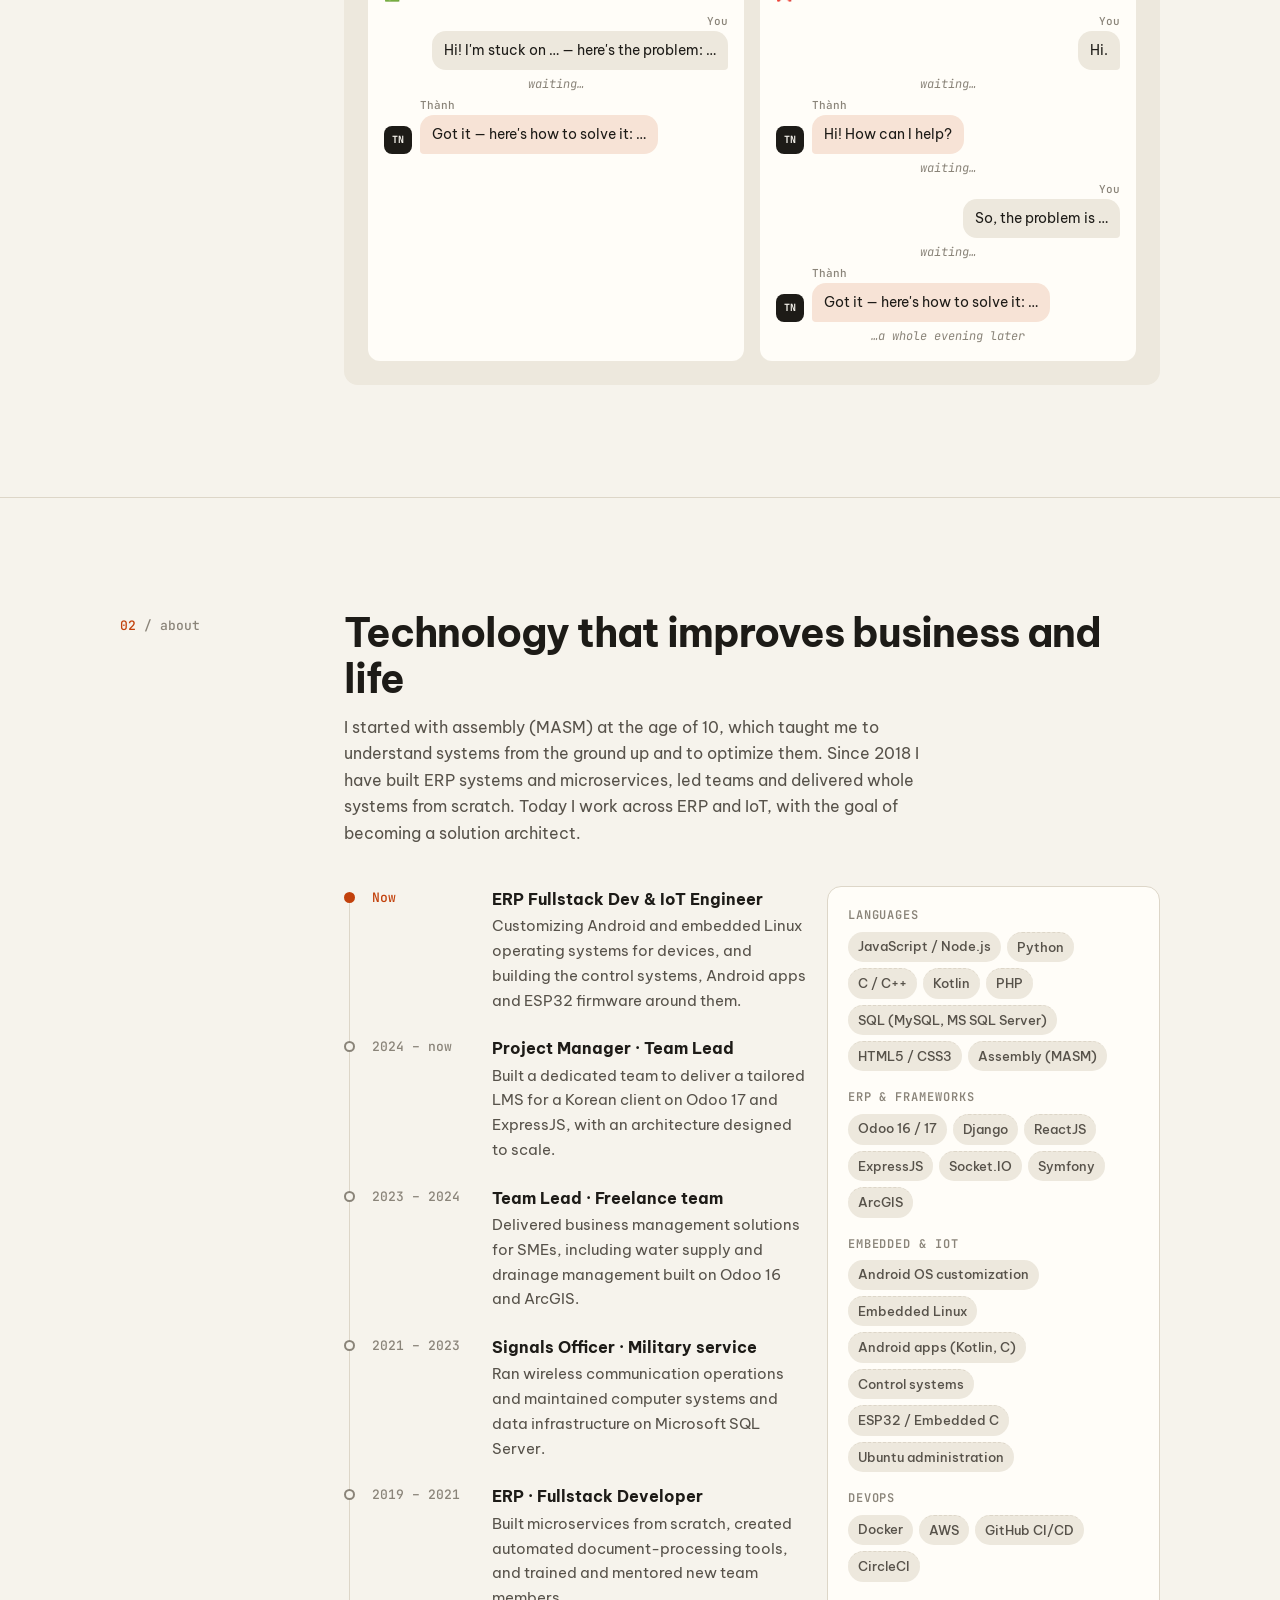
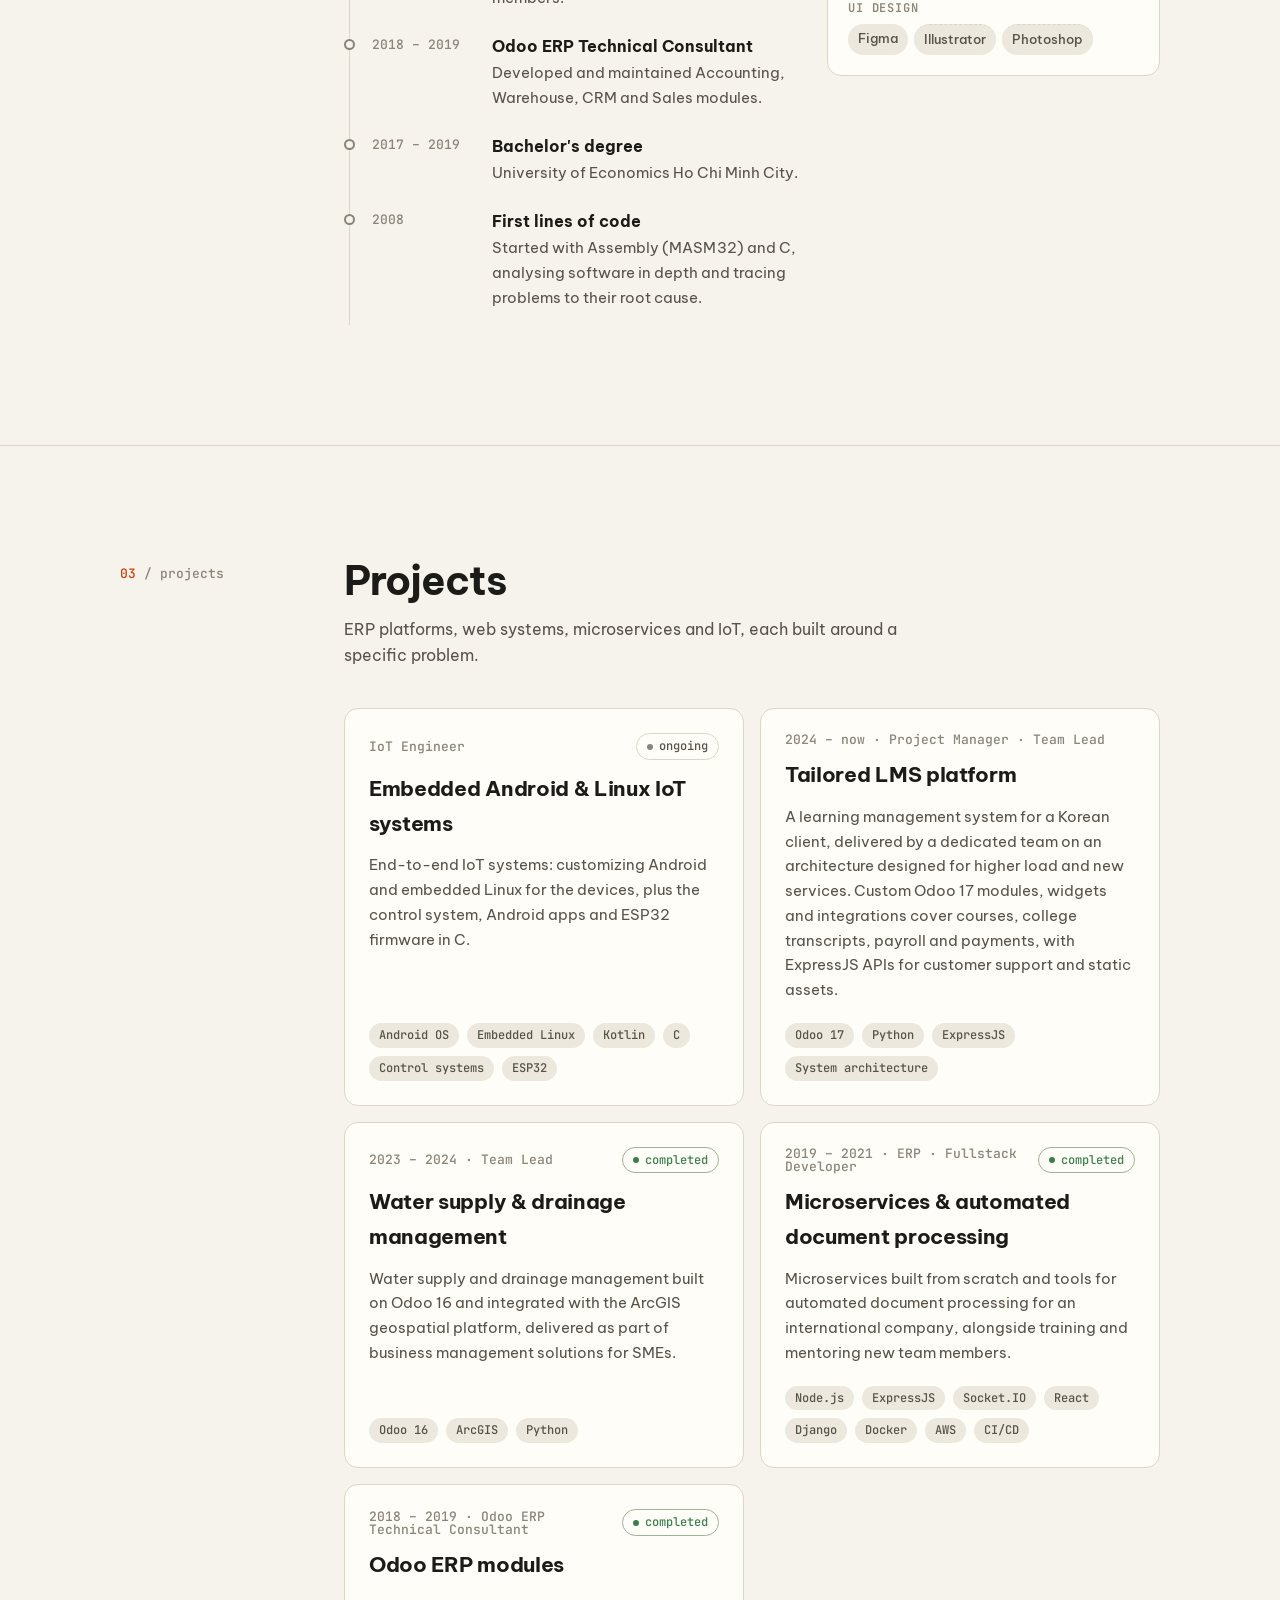
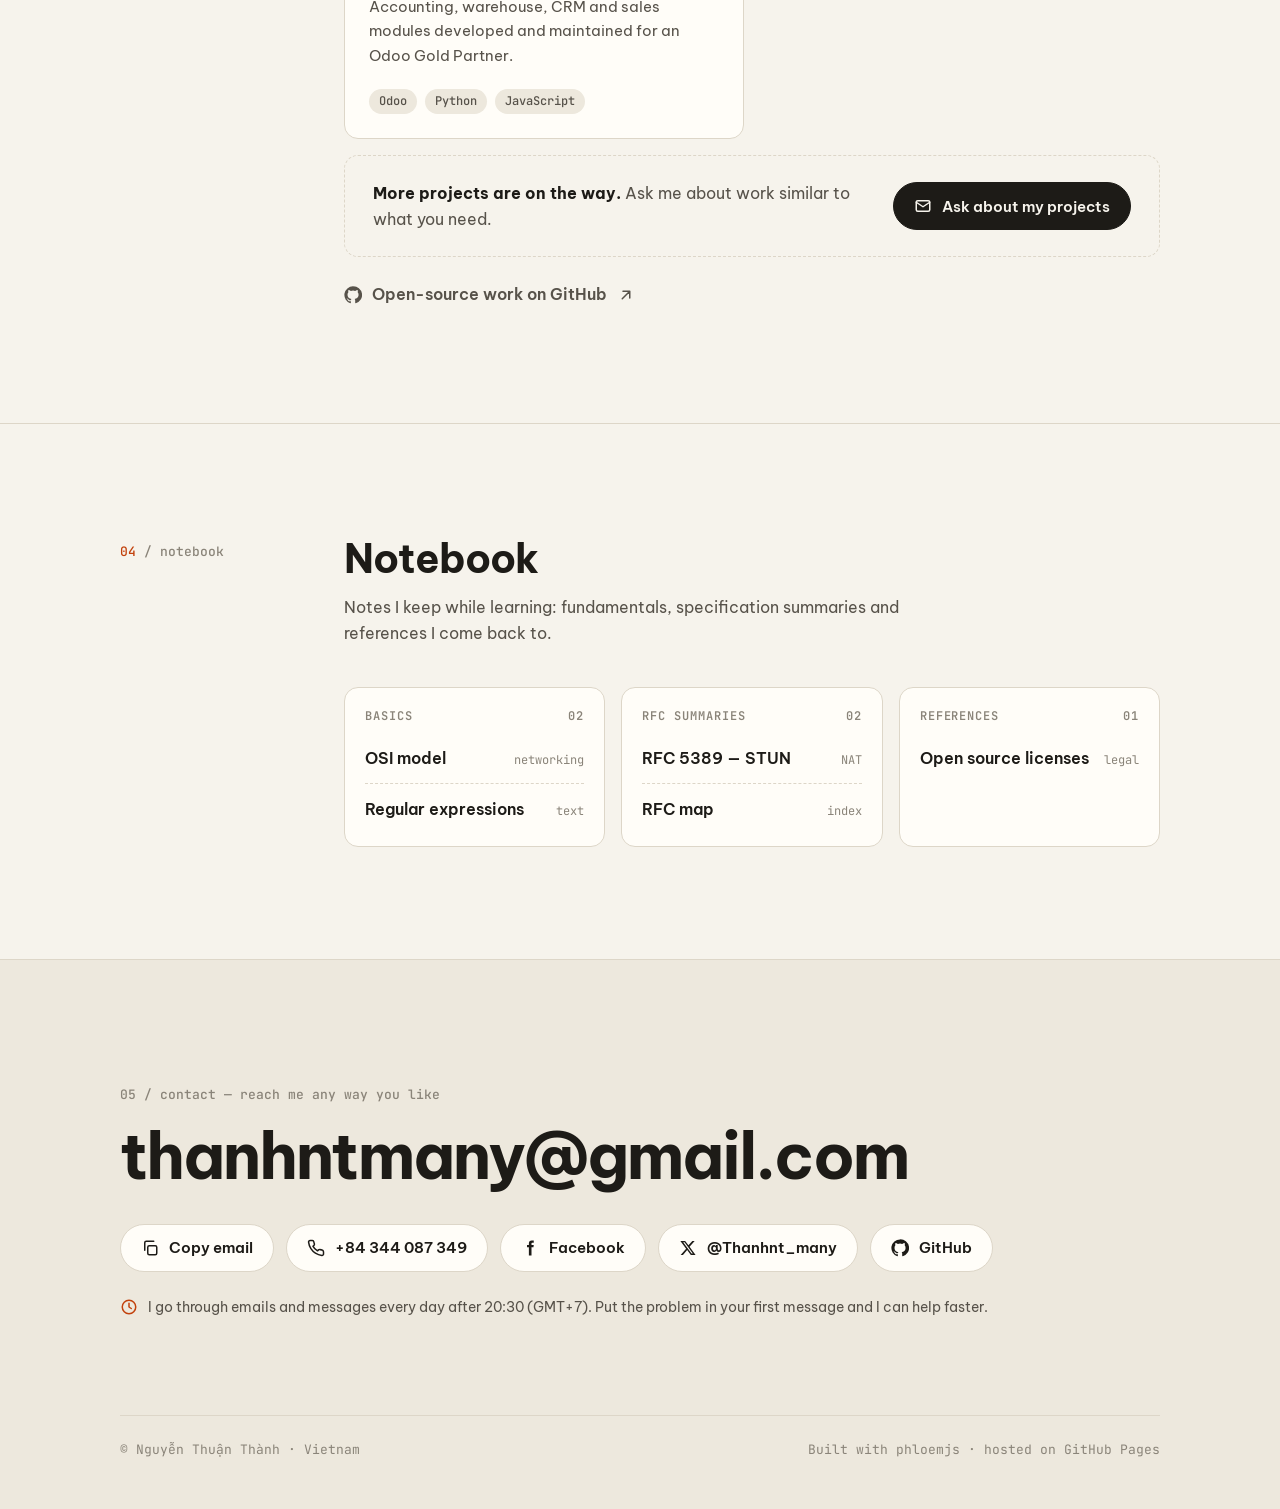
==== commit f3821213: "build: regenerate index.html and vi/index.html Rebuild the English and Vietnamese pages from the tha" ====
--- a/index.html
+++ b/index.html
@@ -137,7 +137,7 @@
         <div class="section-num"><b>03</b> / projects</div>
         <div>
           <h2>Projects</h2>
-          <p class="section-sub">ERP platforms, web systems, microservices and IoT, each built around a specific problem. Client names are kept confidential.</p>
+          <p class="section-sub">ERP platforms, web systems, microservices and IoT, each built around a specific problem.</p>
         </div>
       </div>
       <div class="section-body">
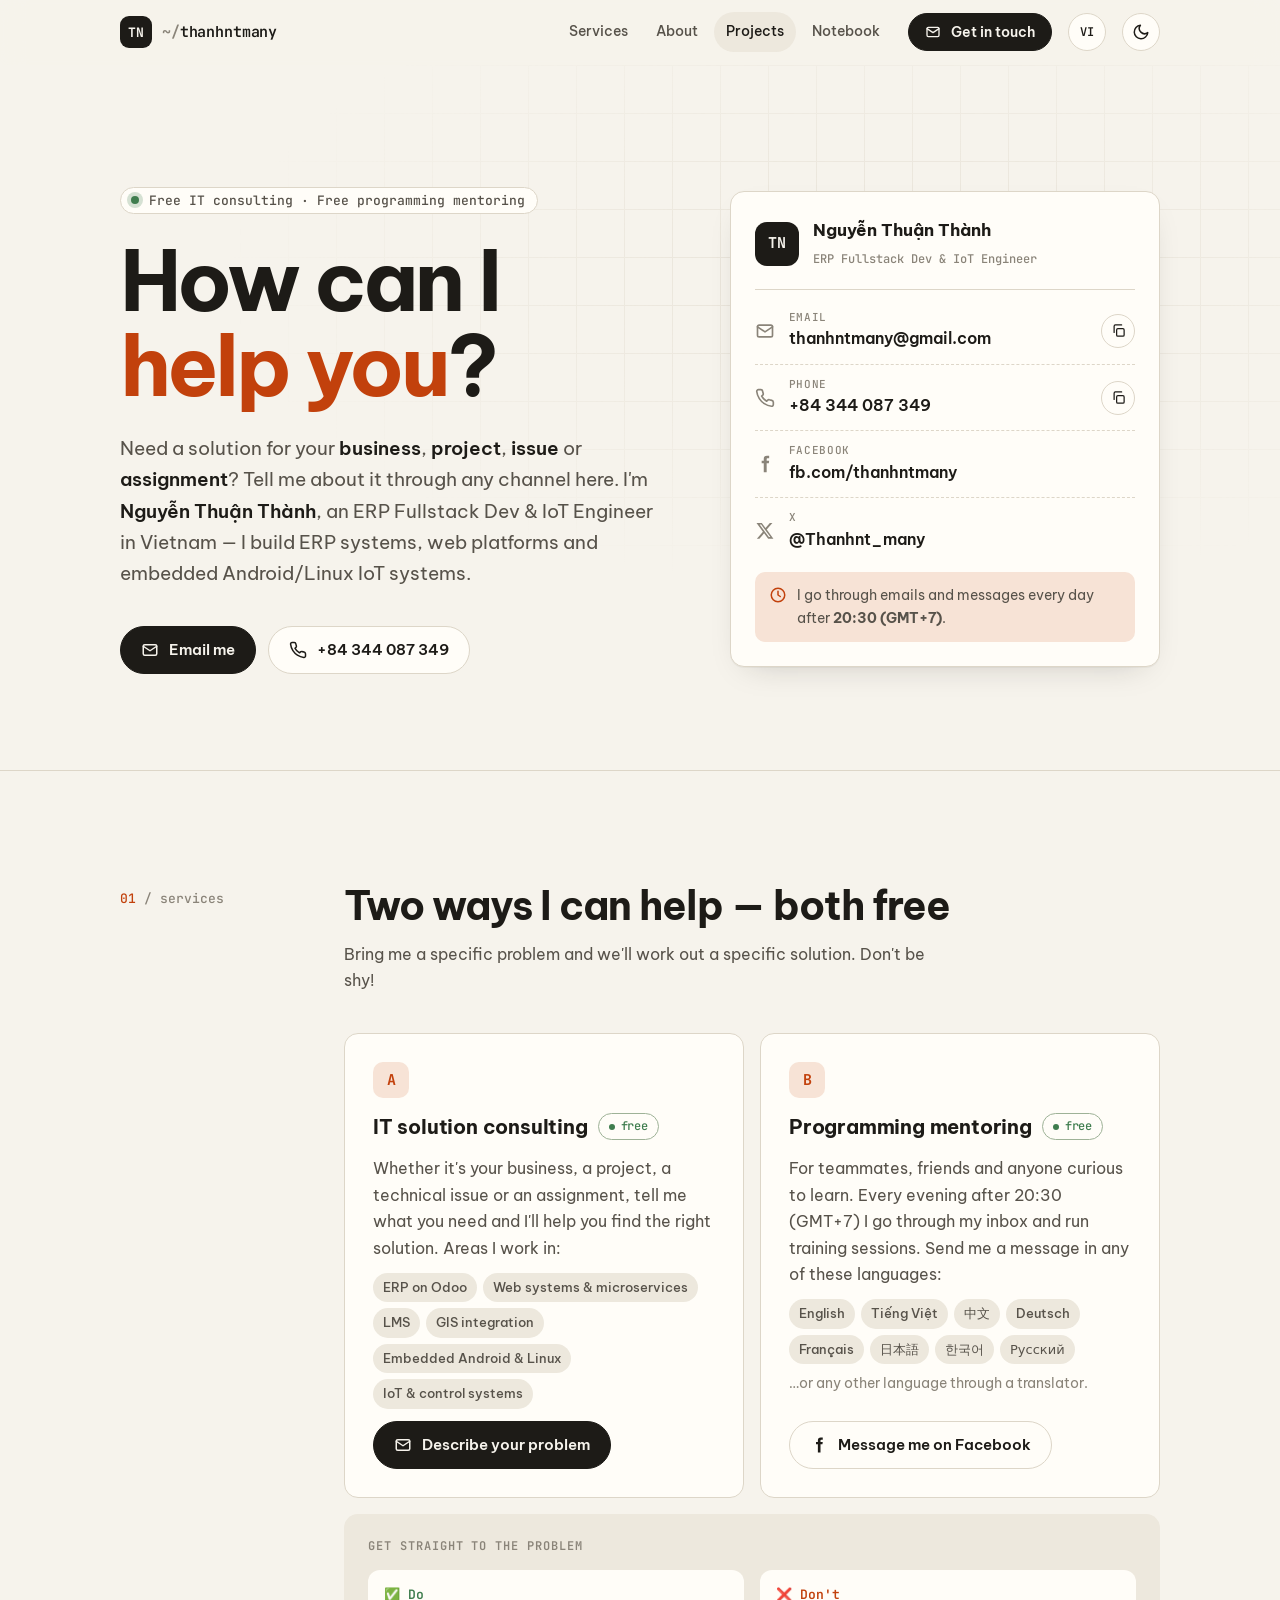
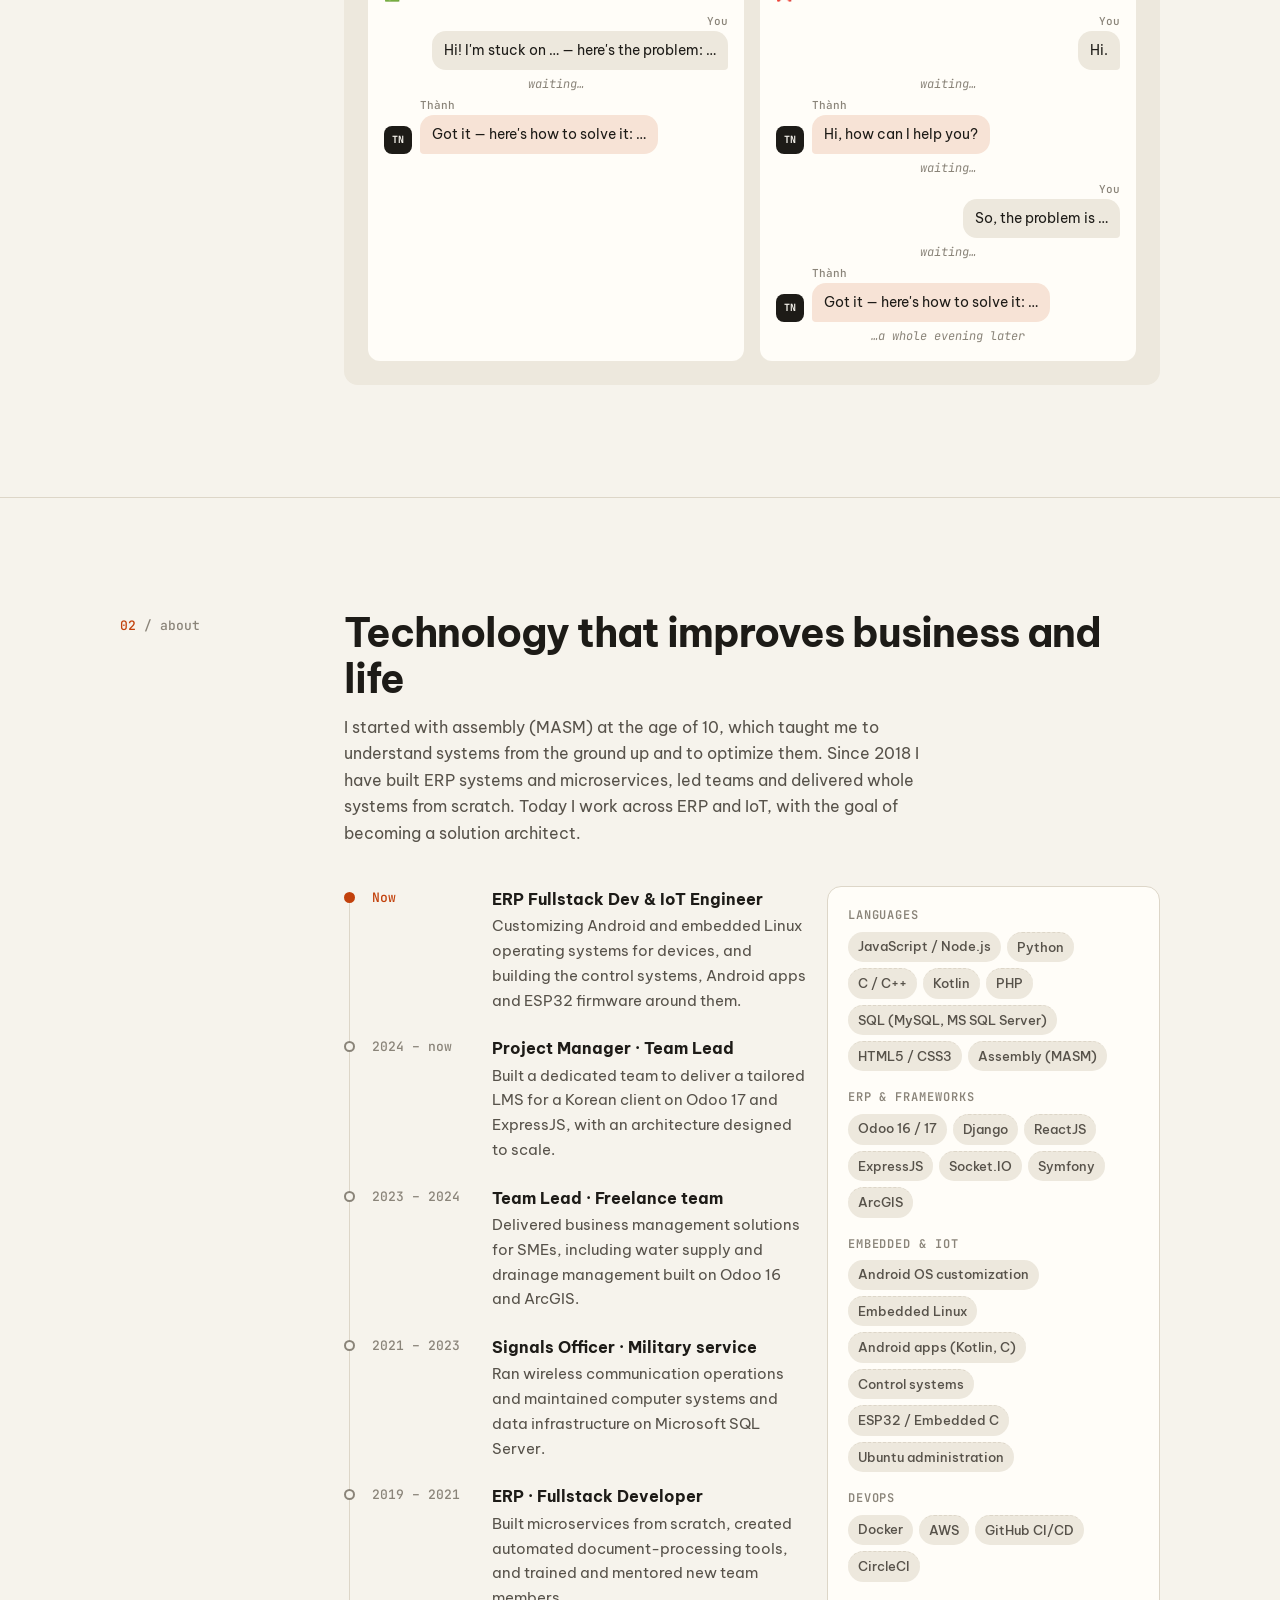
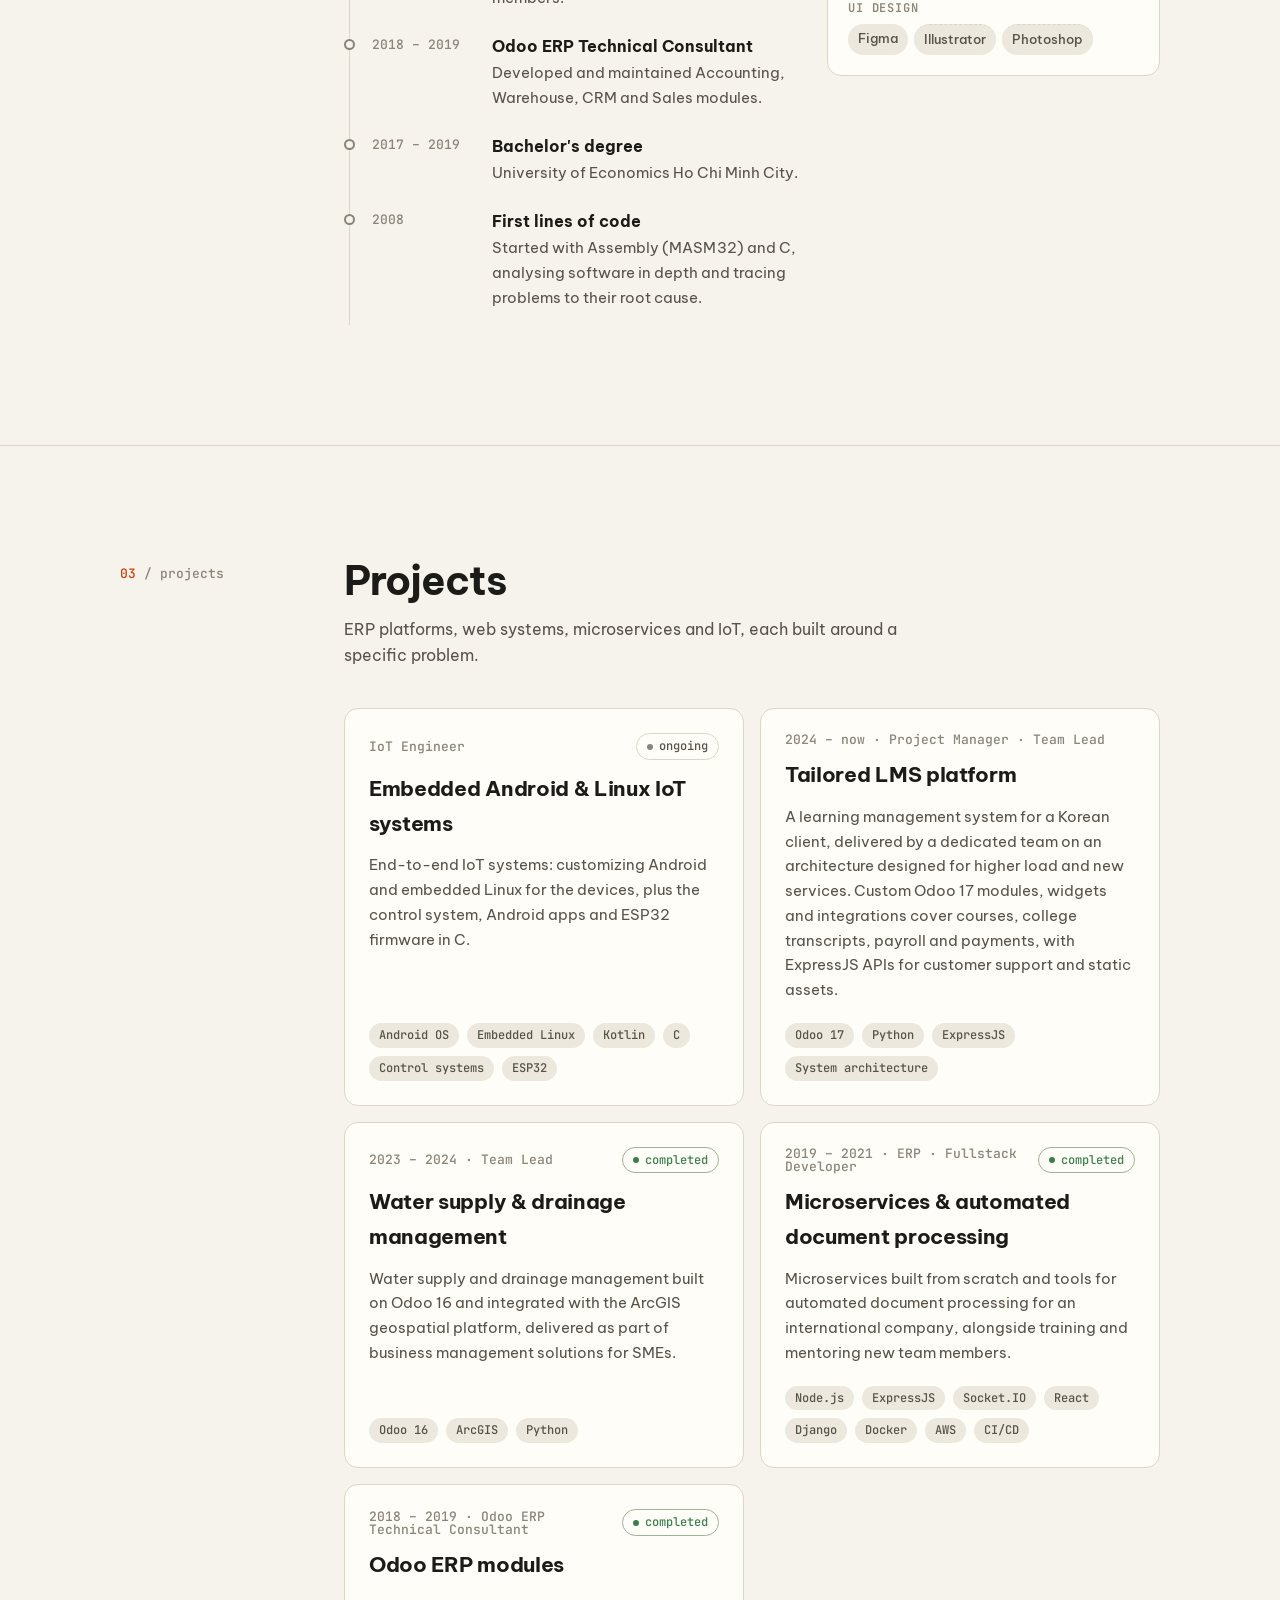
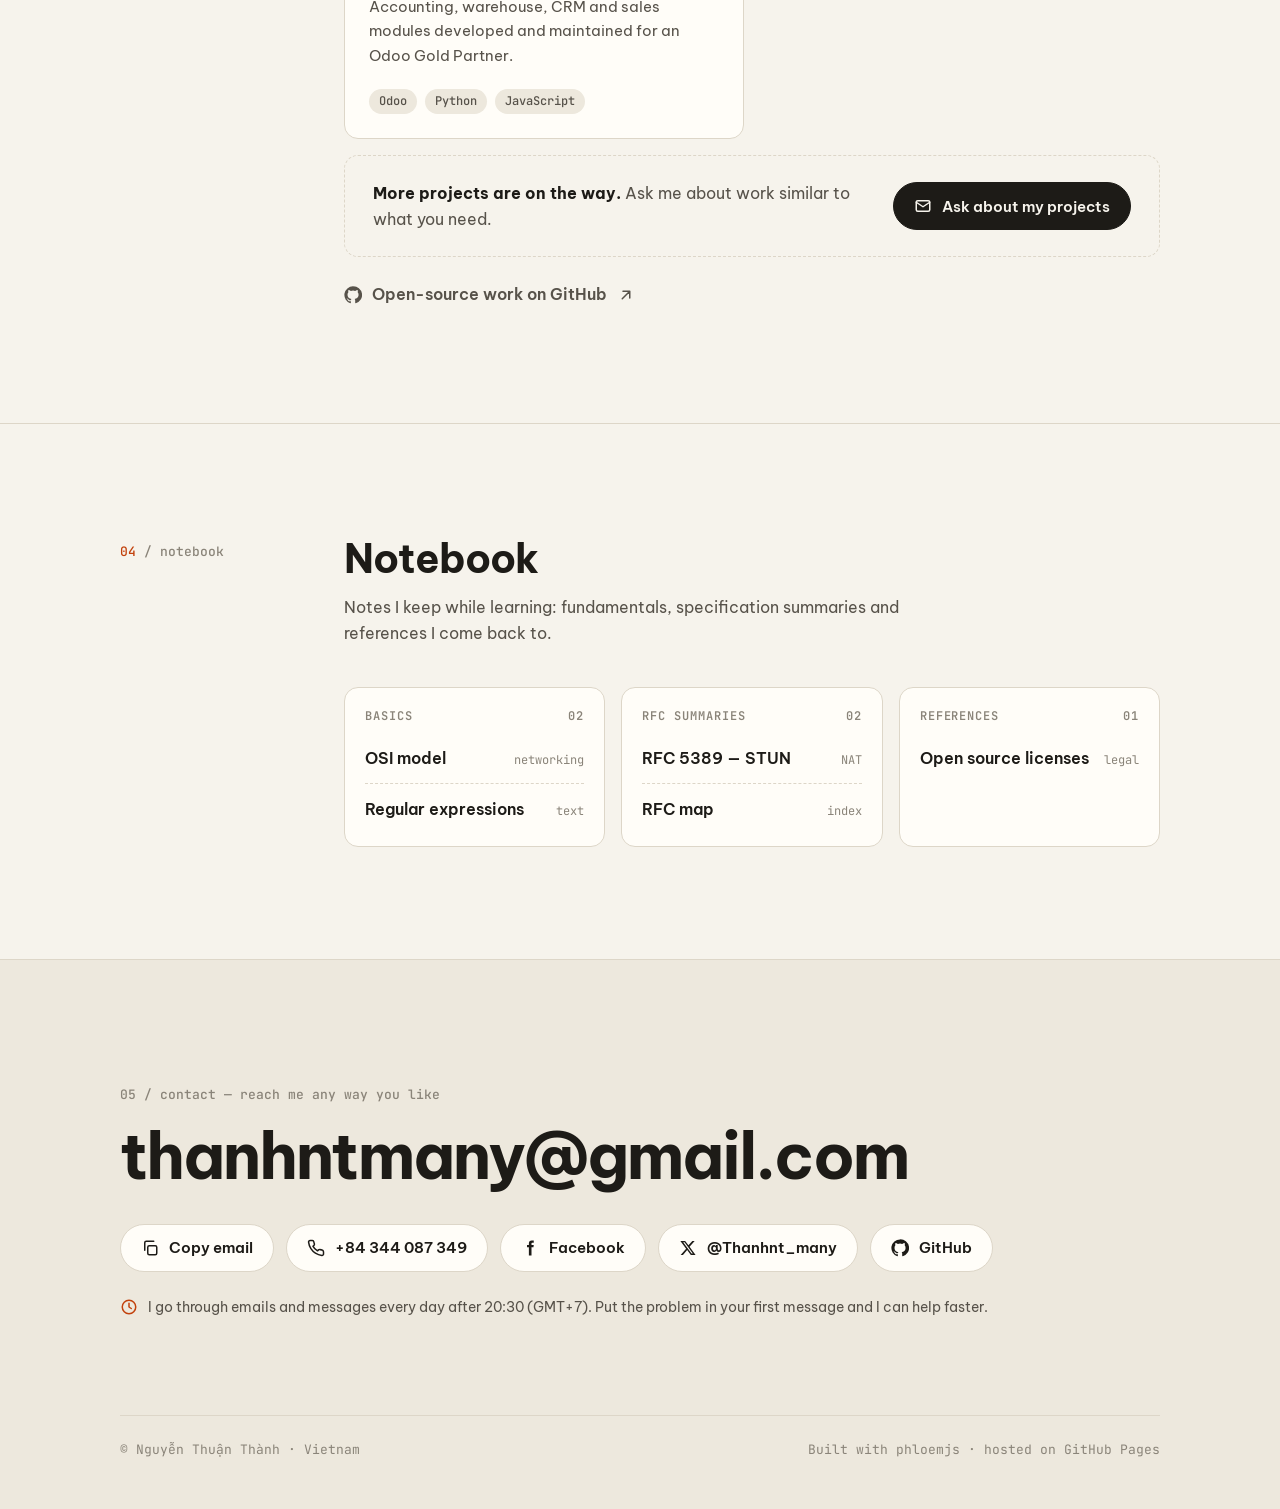
==== commit 89839f33: "build: regenerate index.html and vi/index.html Rebuild the English and Vietnamese pages from the tha" ====
--- a/index.html
+++ b/index.html
@@ -85,7 +85,7 @@
               <p class="chat-label">❌ Don't</p>
               <div class="msg-row you"><div><small class="who">You</small><p class="msg you">Hi.</p></div></div>
               <p class="wait">waiting…</p>
-              <div class="msg-row me"><span class="avatar" aria-hidden="true">TN</span><div><small class="who">Thành</small><p class="msg me">Hi! How can I help?</p></div></div>
+              <div class="msg-row me"><span class="avatar" aria-hidden="true">TN</span><div><small class="who">Thành</small><p class="msg me">Hi, how can I help you?</p></div></div>
               <p class="wait">waiting…</p>
               <div class="msg-row you"><div><small class="who">You</small><p class="msg you">So, the problem is …</p></div></div>
               <p class="wait">waiting…</p>
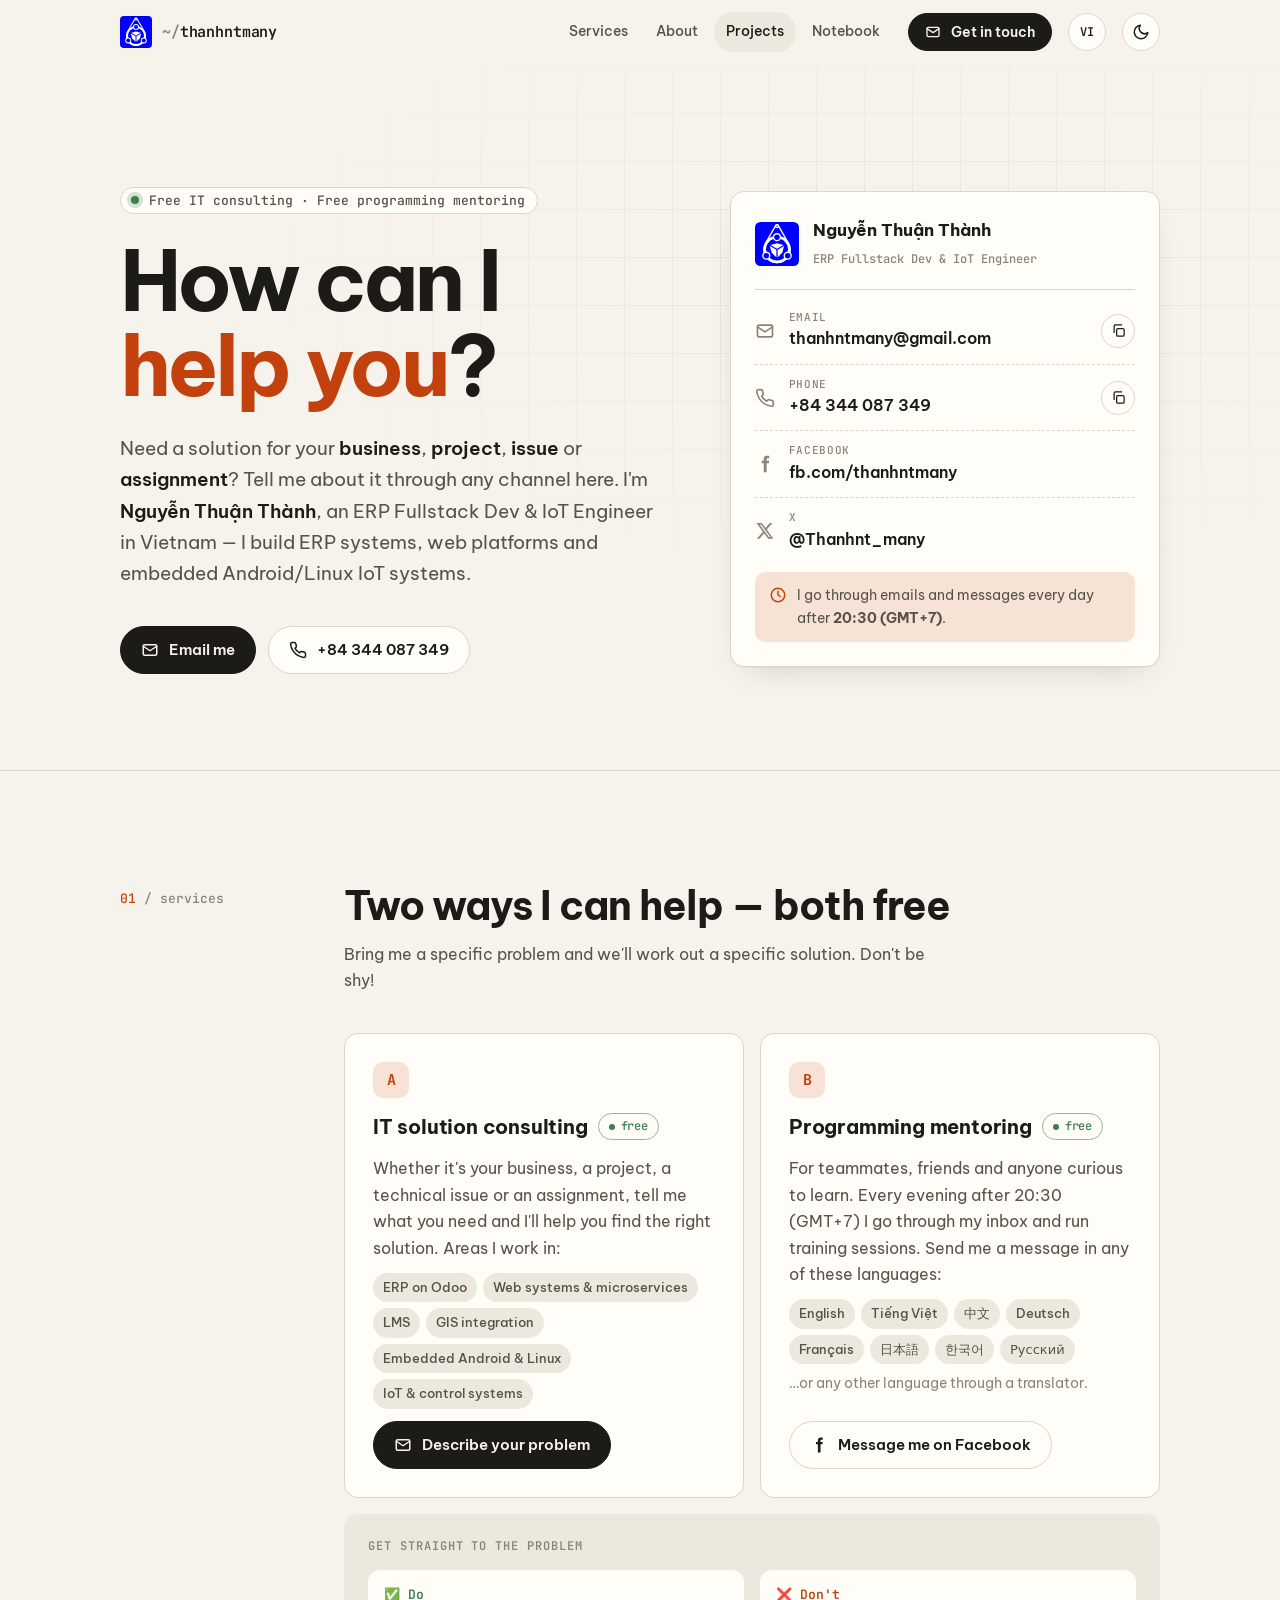
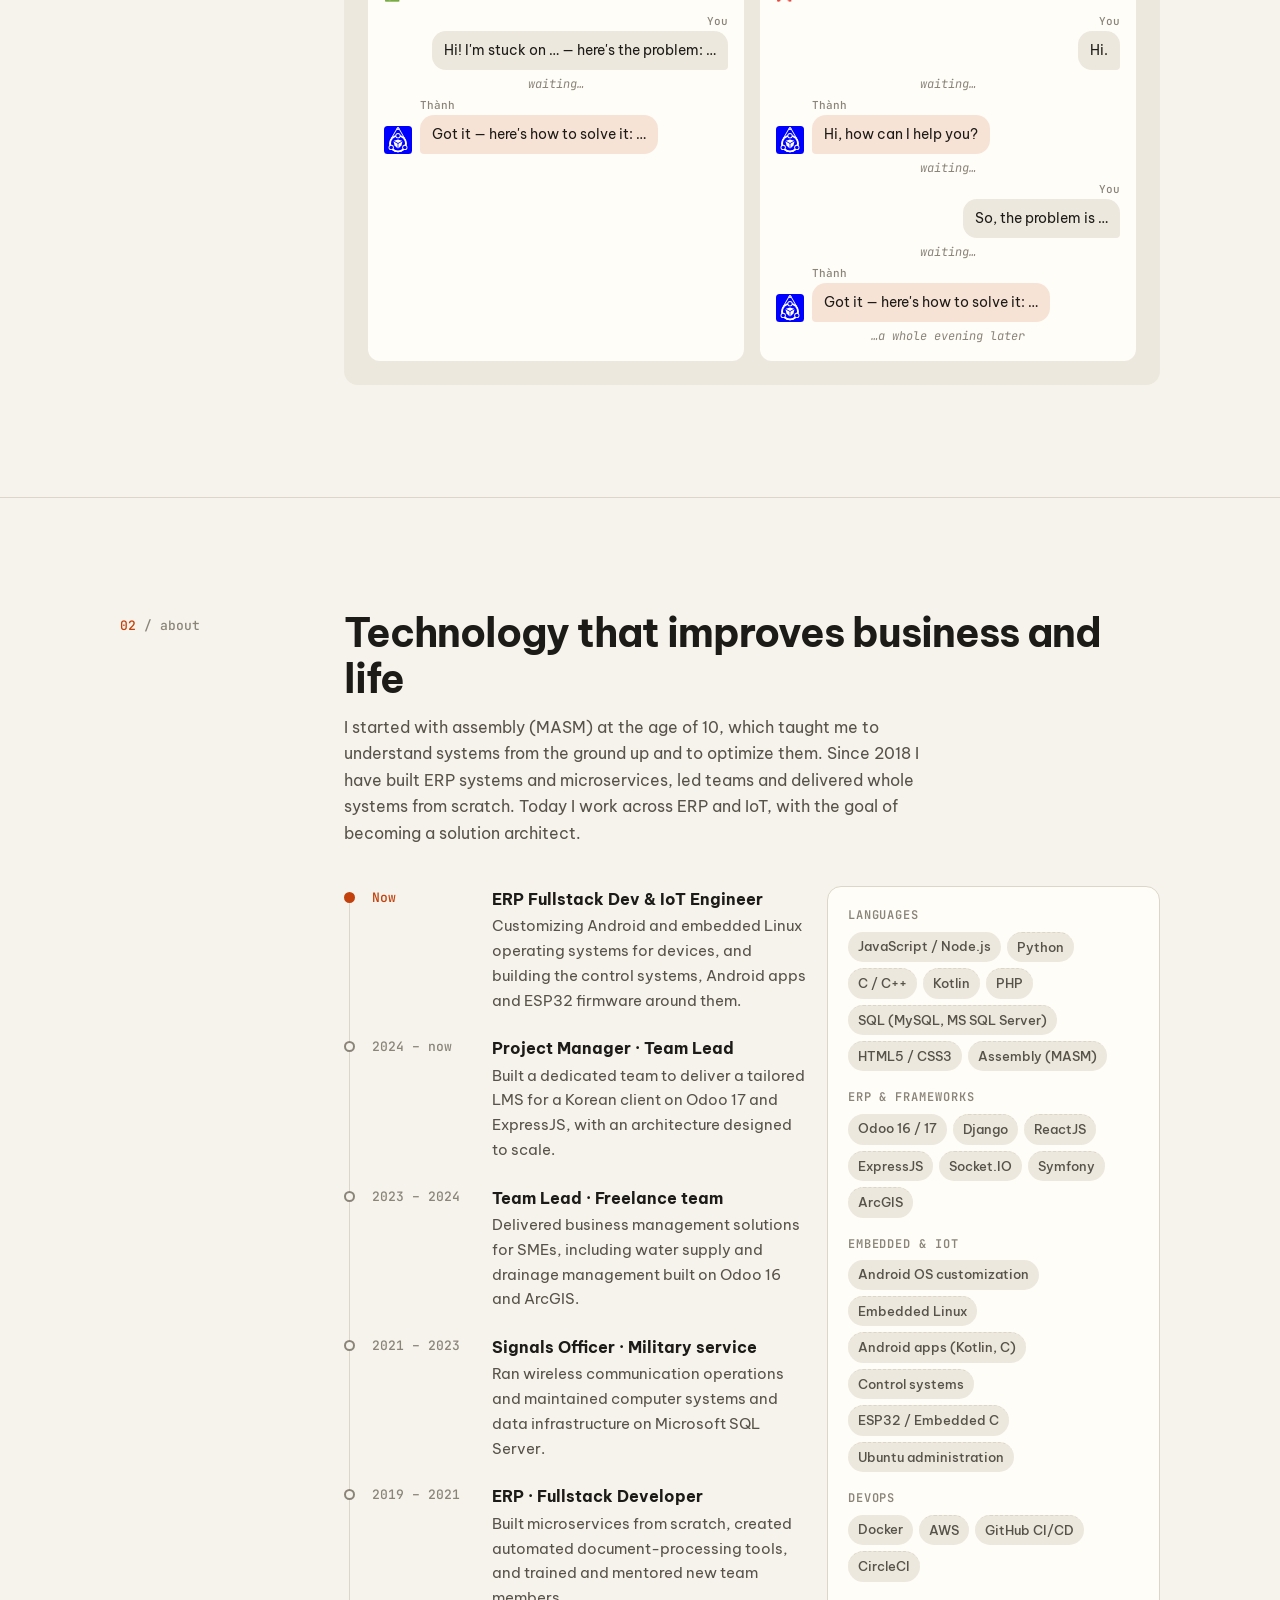
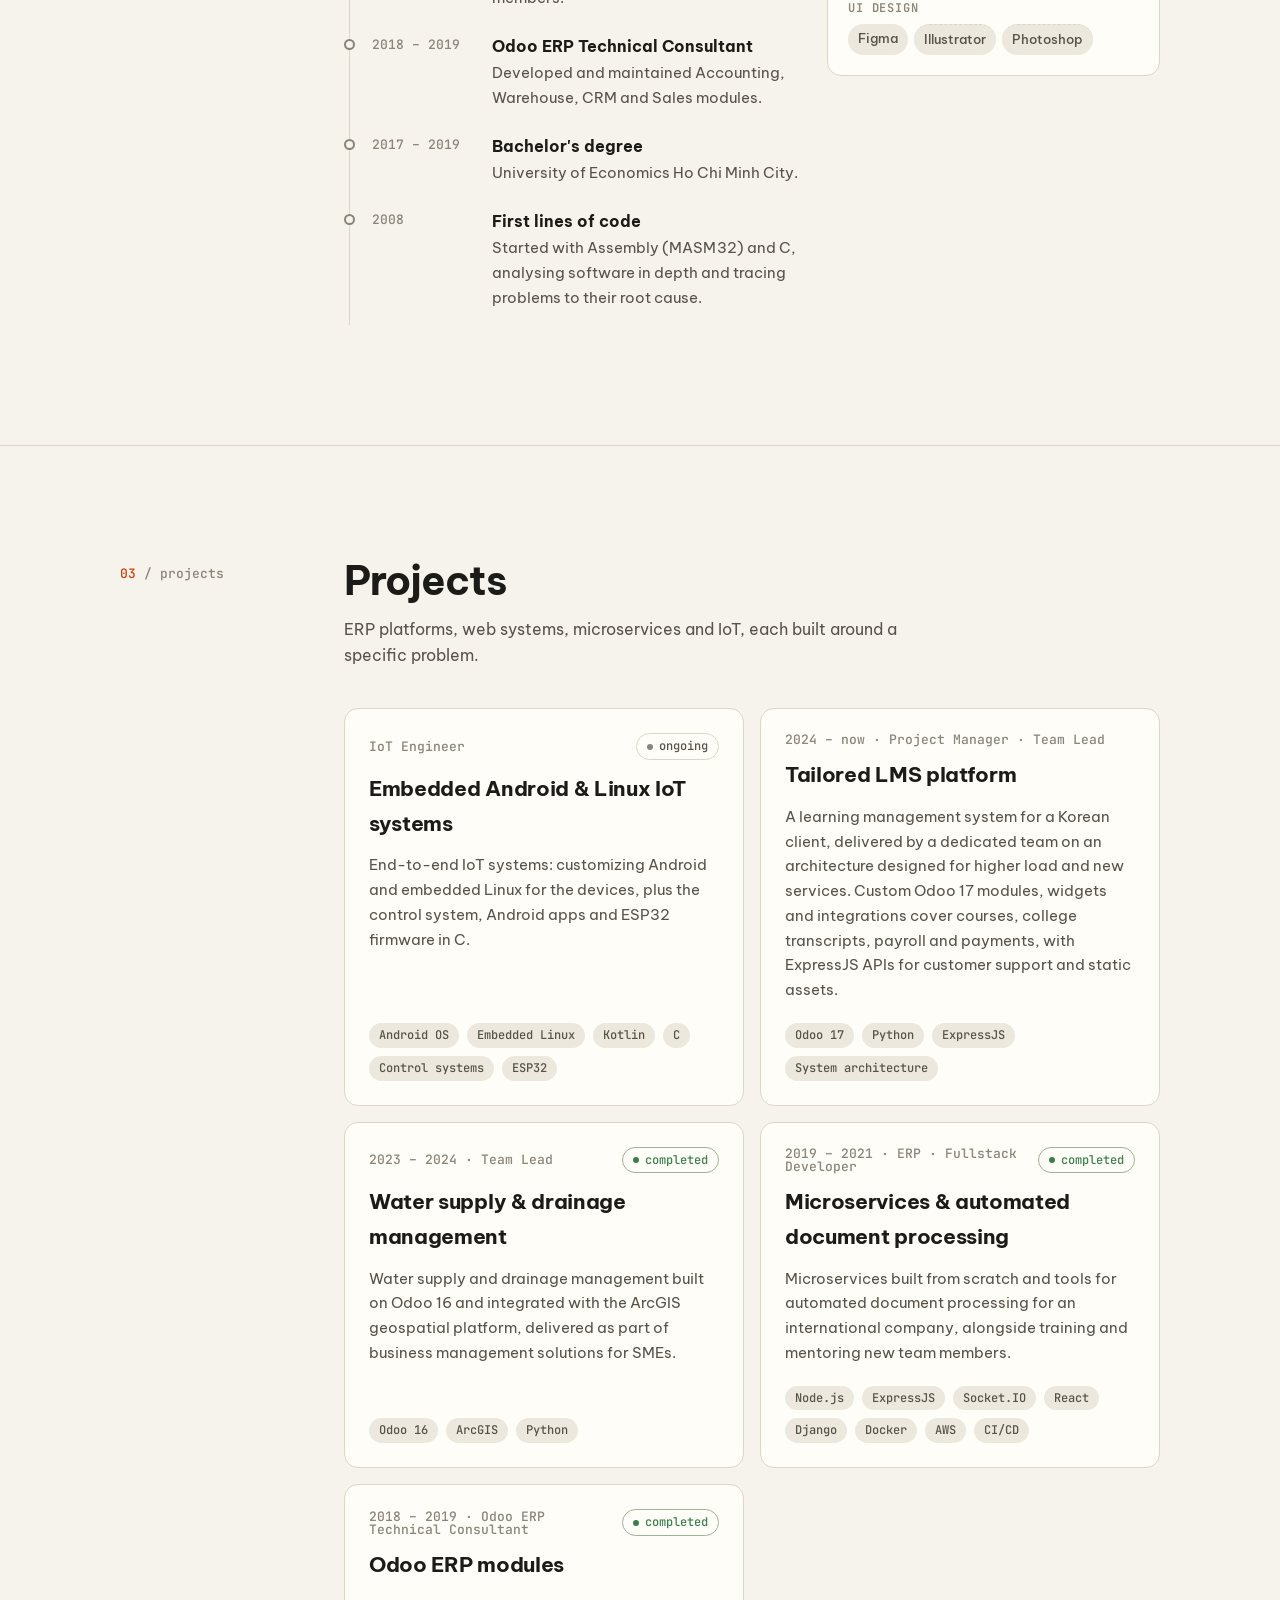
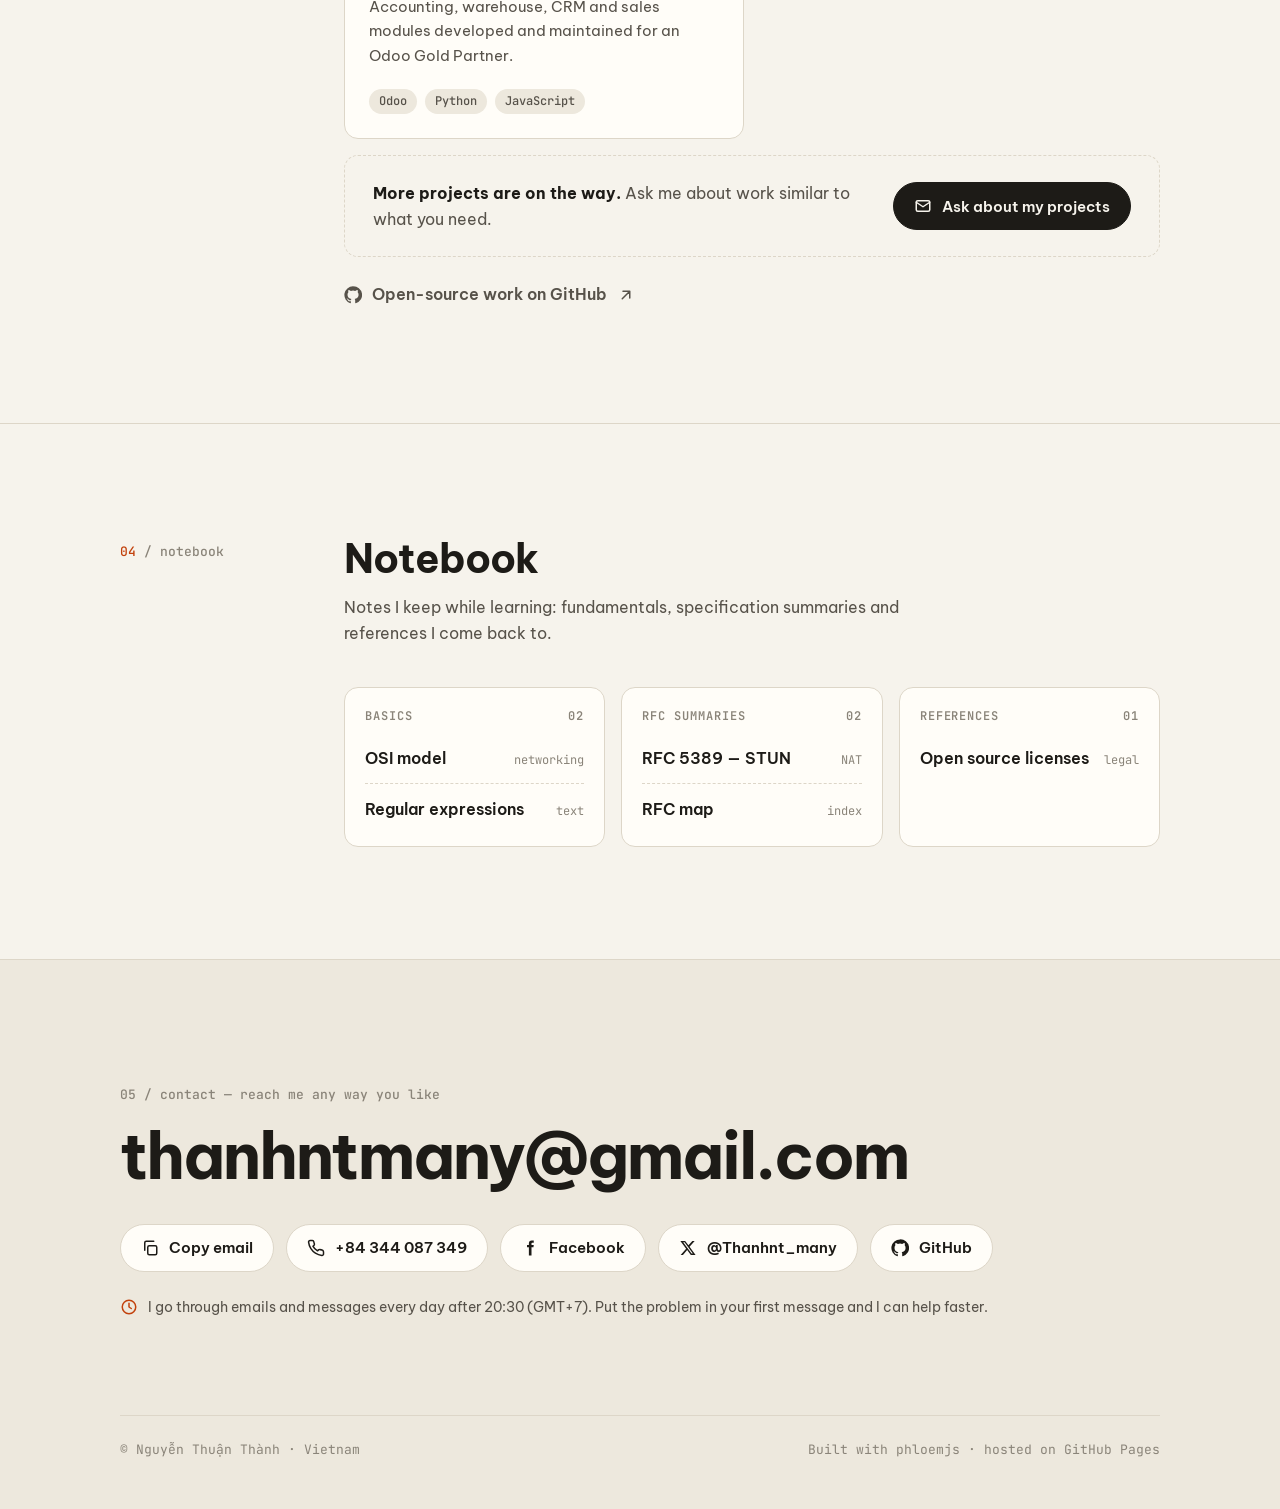
==== commit 10e6642c: "build: regenerate index.html and vi/index.html Rebuild the English and Vietnamese pages from the tha" ====
--- a/index.html
+++ b/index.html
@@ -1,8 +1,8 @@
-<!DOCTYPE html><html lang="en"><head><meta charset="UTF-8"><meta name="viewport" content="width=device-width, initial-scale=1.0"><title>Nguyễn Thuận Thành — ERP Fullstack Dev &amp; IoT Engineer</title><script type="importmap">{"imports": {"www/": "/"}}</script><script type="module" src="/phloe.mjs"></script><meta name="description" content="Nguyễn Thuận Thành — ERP Fullstack Dev & IoT Engineer in Vietnam. Free consulting on ERP (Odoo), web systems, microservices, embedded Android/Linux and IoT, plus free programming mentoring."><meta name="theme-color" content="#f6f3ec"><link rel="icon" href="/favicon.ico"><link rel="canonical" href="https://thanhntmany.github.io/"><link rel="alternate" hreflang="en" href="https://thanhntmany.github.io/"><link rel="alternate" hreflang="vi" href="https://thanhntmany.github.io/vi/"><link rel="alternate" hreflang="x-default" href="https://thanhntmany.github.io/"><script>document.documentElement.lang="en";try{var t=localStorage.getItem("theme");if(t)document.documentElement.setAttribute("data-theme",t)}catch(e){}</script><link rel="preconnect" href="https://fonts.googleapis.com"><link rel="preconnect" href="https://fonts.gstatic.com" crossorigin><link rel="stylesheet" href="https://fonts.googleapis.com/css2?family=Be+Vietnam+Pro:wght@400;500;600;700&family=JetBrains+Mono:wght@400;500;600;700&display=swap"><link rel="stylesheet" href="/static/themes/thanhntmany/static/main.css"><script type="module" src="/static/themes/thanhntmany/main.mjs"></script></head><body><a class="skip" href="#main">Skip to content</a>
+<!DOCTYPE html><html lang="en"><head><meta charset="UTF-8"><meta name="viewport" content="width=device-width, initial-scale=1.0"><title>Nguyễn Thuận Thành — ERP Fullstack Dev &amp; IoT Engineer</title><script type="importmap">{"imports": {"www/": "/"}}</script><script type="module" src="/phloe.mjs"></script><meta name="description" content="Nguyễn Thuận Thành — ERP Fullstack Dev & IoT Engineer in Vietnam. Free consulting on ERP (Odoo), web systems, microservices, embedded Android/Linux and IoT, plus free programming mentoring."><meta name="theme-color" content="#f6f3ec"><link rel="icon" href="/favicon.ico" sizes="any"><link rel="icon" type="image/svg+xml" href="/static/themes/thanhntmany/static/logo.svg"><link rel="apple-touch-icon" href="/static/themes/thanhntmany/static/apple-touch-icon.png"><link rel="canonical" href="https://thanhntmany.github.io/"><link rel="alternate" hreflang="en" href="https://thanhntmany.github.io/"><link rel="alternate" hreflang="vi" href="https://thanhntmany.github.io/vi/"><link rel="alternate" hreflang="x-default" href="https://thanhntmany.github.io/"><script>document.documentElement.lang="en";try{var t=localStorage.getItem("theme");if(t)document.documentElement.setAttribute("data-theme",t)}catch(e){}</script><link rel="preconnect" href="https://fonts.googleapis.com"><link rel="preconnect" href="https://fonts.gstatic.com" crossorigin><link rel="stylesheet" href="https://fonts.googleapis.com/css2?family=Be+Vietnam+Pro:wght@400;500;600;700&family=JetBrains+Mono:wght@400;500;600;700&display=swap"><link rel="stylesheet" href="/static/themes/thanhntmany/static/main.css"><script type="module" src="/static/themes/thanhntmany/main.mjs"></script></head><body><a class="skip" href="#main">Skip to content</a>
 
 <header class="topbar" do-active="/static/themes/thanhntmany/cpn/topbar.mjs">
   <div class="wrap">
-    <a class="brand" href="#top" aria-label="thanhntmany — home"><span class="brand-mark">TN</span><span><span class="brand-tilde">~/</span>thanhntmany</span></a>
+    <a class="brand" href="#top" aria-label="thanhntmany — home"><span class="brand-mark"><svg class="logo" viewBox="0 0 64 64" aria-hidden="true"><g fill="#fff"><path fill="#00f" d="M64 56a8 8 0 0 1-8 8H8a8 8 0 0 1-8-8V8a8 8 0 0 1 8-8h48a8 8 0 0 1 8 8Z"/><path d="M29.402 4.5a3 3 0 0 1 5.196 0L49.3205 30a20 20 0 1 1-34.641 0Z"/><path fill="#00f" d="M31.134 5.5a1 1 0 0 1 1.732 0L47.5885 31a18 18 0 0 0-31.177 0Z"/><circle cx="32" cy="6" r="3"/><circle fill="#00f" cx="32" cy="6" r="1"/><circle cx="32" cy="40" r="20"/><circle fill="#00f" cx="32" cy="40" r="16"/><polygon points="32,39 41.526,33.5 32,31 22.474,33.5"/><polygon points="31.134,40.5 21.608,35 24.206,44.5 31.134,51.5"/><polygon points="32.866,40.5 32.866,51.5 39.794,44.5 42.392,35"/><circle cx="32" cy="22" r="6"/><circle cx="16.4115" cy="49" r="6"/><circle cx="47.5885" cy="49" r="6"/><g fill="#00f"><circle cx="32" cy="22" r="4"/><circle cx="16.4115" cy="49" r="4"/><circle cx="47.5885" cy="49" r="4"/></g></g></svg></span><span><span class="brand-tilde">~/</span>thanhntmany</span></a>
     <nav class="nav" aria-label="Sections">
       <a href="#services">Services</a>
       <a href="#about">About</a>
@@ -30,7 +30,7 @@
 
       <aside class="reach" id="contact-card" aria-label="Contact">
         <div class="reach-head">
-          <span class="brand-mark">TN</span>
+          <span class="brand-mark"><svg class="logo" viewBox="0 0 64 64" aria-hidden="true"><g fill="#fff"><path fill="#00f" d="M64 56a8 8 0 0 1-8 8H8a8 8 0 0 1-8-8V8a8 8 0 0 1 8-8h48a8 8 0 0 1 8 8Z"/><path d="M29.402 4.5a3 3 0 0 1 5.196 0L49.3205 30a20 20 0 1 1-34.641 0Z"/><path fill="#00f" d="M31.134 5.5a1 1 0 0 1 1.732 0L47.5885 31a18 18 0 0 0-31.177 0Z"/><circle cx="32" cy="6" r="3"/><circle fill="#00f" cx="32" cy="6" r="1"/><circle cx="32" cy="40" r="20"/><circle fill="#00f" cx="32" cy="40" r="16"/><polygon points="32,39 41.526,33.5 32,31 22.474,33.5"/><polygon points="31.134,40.5 21.608,35 24.206,44.5 31.134,51.5"/><polygon points="32.866,40.5 32.866,51.5 39.794,44.5 42.392,35"/><circle cx="32" cy="22" r="6"/><circle cx="16.4115" cy="49" r="6"/><circle cx="47.5885" cy="49" r="6"/><g fill="#00f"><circle cx="32" cy="22" r="4"/><circle cx="16.4115" cy="49" r="4"/><circle cx="47.5885" cy="49" r="4"/></g></g></svg></span>
           <div><b>Nguyễn Thuận Thành</b><small>ERP Fullstack Dev &amp; IoT Engineer</small></div>
         </div>
         <ul class="channels">
@@ -79,17 +79,17 @@
               <p class="chat-label">✅ Do</p>
               <div class="msg-row you"><div><small class="who">You</small><p class="msg you">Hi! I'm stuck on … — here's the problem: …</p></div></div>
               <p class="wait">waiting…</p>
-              <div class="msg-row me"><span class="avatar" aria-hidden="true">TN</span><div><small class="who">Thành</small><p class="msg me">Got it — here's how to solve it: …</p></div></div>
+              <div class="msg-row me"><span class="avatar"><svg class="logo" viewBox="0 0 64 64" aria-hidden="true"><g fill="#fff"><path fill="#00f" d="M64 56a8 8 0 0 1-8 8H8a8 8 0 0 1-8-8V8a8 8 0 0 1 8-8h48a8 8 0 0 1 8 8Z"/><path d="M29.402 4.5a3 3 0 0 1 5.196 0L49.3205 30a20 20 0 1 1-34.641 0Z"/><path fill="#00f" d="M31.134 5.5a1 1 0 0 1 1.732 0L47.5885 31a18 18 0 0 0-31.177 0Z"/><circle cx="32" cy="6" r="3"/><circle fill="#00f" cx="32" cy="6" r="1"/><circle cx="32" cy="40" r="20"/><circle fill="#00f" cx="32" cy="40" r="16"/><polygon points="32,39 41.526,33.5 32,31 22.474,33.5"/><polygon points="31.134,40.5 21.608,35 24.206,44.5 31.134,51.5"/><polygon points="32.866,40.5 32.866,51.5 39.794,44.5 42.392,35"/><circle cx="32" cy="22" r="6"/><circle cx="16.4115" cy="49" r="6"/><circle cx="47.5885" cy="49" r="6"/><g fill="#00f"><circle cx="32" cy="22" r="4"/><circle cx="16.4115" cy="49" r="4"/><circle cx="47.5885" cy="49" r="4"/></g></g></svg></span><div><small class="who">Thành</small><p class="msg me">Got it — here's how to solve it: …</p></div></div>
             </div>
             <div class="chat chat-dont">
               <p class="chat-label">❌ Don't</p>
               <div class="msg-row you"><div><small class="who">You</small><p class="msg you">Hi.</p></div></div>
               <p class="wait">waiting…</p>
-              <div class="msg-row me"><span class="avatar" aria-hidden="true">TN</span><div><small class="who">Thành</small><p class="msg me">Hi, how can I help you?</p></div></div>
+              <div class="msg-row me"><span class="avatar"><svg class="logo" viewBox="0 0 64 64" aria-hidden="true"><g fill="#fff"><path fill="#00f" d="M64 56a8 8 0 0 1-8 8H8a8 8 0 0 1-8-8V8a8 8 0 0 1 8-8h48a8 8 0 0 1 8 8Z"/><path d="M29.402 4.5a3 3 0 0 1 5.196 0L49.3205 30a20 20 0 1 1-34.641 0Z"/><path fill="#00f" d="M31.134 5.5a1 1 0 0 1 1.732 0L47.5885 31a18 18 0 0 0-31.177 0Z"/><circle cx="32" cy="6" r="3"/><circle fill="#00f" cx="32" cy="6" r="1"/><circle cx="32" cy="40" r="20"/><circle fill="#00f" cx="32" cy="40" r="16"/><polygon points="32,39 41.526,33.5 32,31 22.474,33.5"/><polygon points="31.134,40.5 21.608,35 24.206,44.5 31.134,51.5"/><polygon points="32.866,40.5 32.866,51.5 39.794,44.5 42.392,35"/><circle cx="32" cy="22" r="6"/><circle cx="16.4115" cy="49" r="6"/><circle cx="47.5885" cy="49" r="6"/><g fill="#00f"><circle cx="32" cy="22" r="4"/><circle cx="16.4115" cy="49" r="4"/><circle cx="47.5885" cy="49" r="4"/></g></g></svg></span><div><small class="who">Thành</small><p class="msg me">Hi, how can I help you?</p></div></div>
               <p class="wait">waiting…</p>
               <div class="msg-row you"><div><small class="who">You</small><p class="msg you">So, the problem is …</p></div></div>
               <p class="wait">waiting…</p>
-              <div class="msg-row me"><span class="avatar" aria-hidden="true">TN</span><div><small class="who">Thành</small><p class="msg me">Got it — here's how to solve it: …</p></div></div>
+              <div class="msg-row me"><span class="avatar"><svg class="logo" viewBox="0 0 64 64" aria-hidden="true"><g fill="#fff"><path fill="#00f" d="M64 56a8 8 0 0 1-8 8H8a8 8 0 0 1-8-8V8a8 8 0 0 1 8-8h48a8 8 0 0 1 8 8Z"/><path d="M29.402 4.5a3 3 0 0 1 5.196 0L49.3205 30a20 20 0 1 1-34.641 0Z"/><path fill="#00f" d="M31.134 5.5a1 1 0 0 1 1.732 0L47.5885 31a18 18 0 0 0-31.177 0Z"/><circle cx="32" cy="6" r="3"/><circle fill="#00f" cx="32" cy="6" r="1"/><circle cx="32" cy="40" r="20"/><circle fill="#00f" cx="32" cy="40" r="16"/><polygon points="32,39 41.526,33.5 32,31 22.474,33.5"/><polygon points="31.134,40.5 21.608,35 24.206,44.5 31.134,51.5"/><polygon points="32.866,40.5 32.866,51.5 39.794,44.5 42.392,35"/><circle cx="32" cy="22" r="6"/><circle cx="16.4115" cy="49" r="6"/><circle cx="47.5885" cy="49" r="6"/><g fill="#00f"><circle cx="32" cy="22" r="4"/><circle cx="16.4115" cy="49" r="4"/><circle cx="47.5885" cy="49" r="4"/></g></g></svg></span><div><small class="who">Thành</small><p class="msg me">Got it — here's how to solve it: …</p></div></div>
               <p class="wait">…a whole evening later</p>
             </div>
           </div>
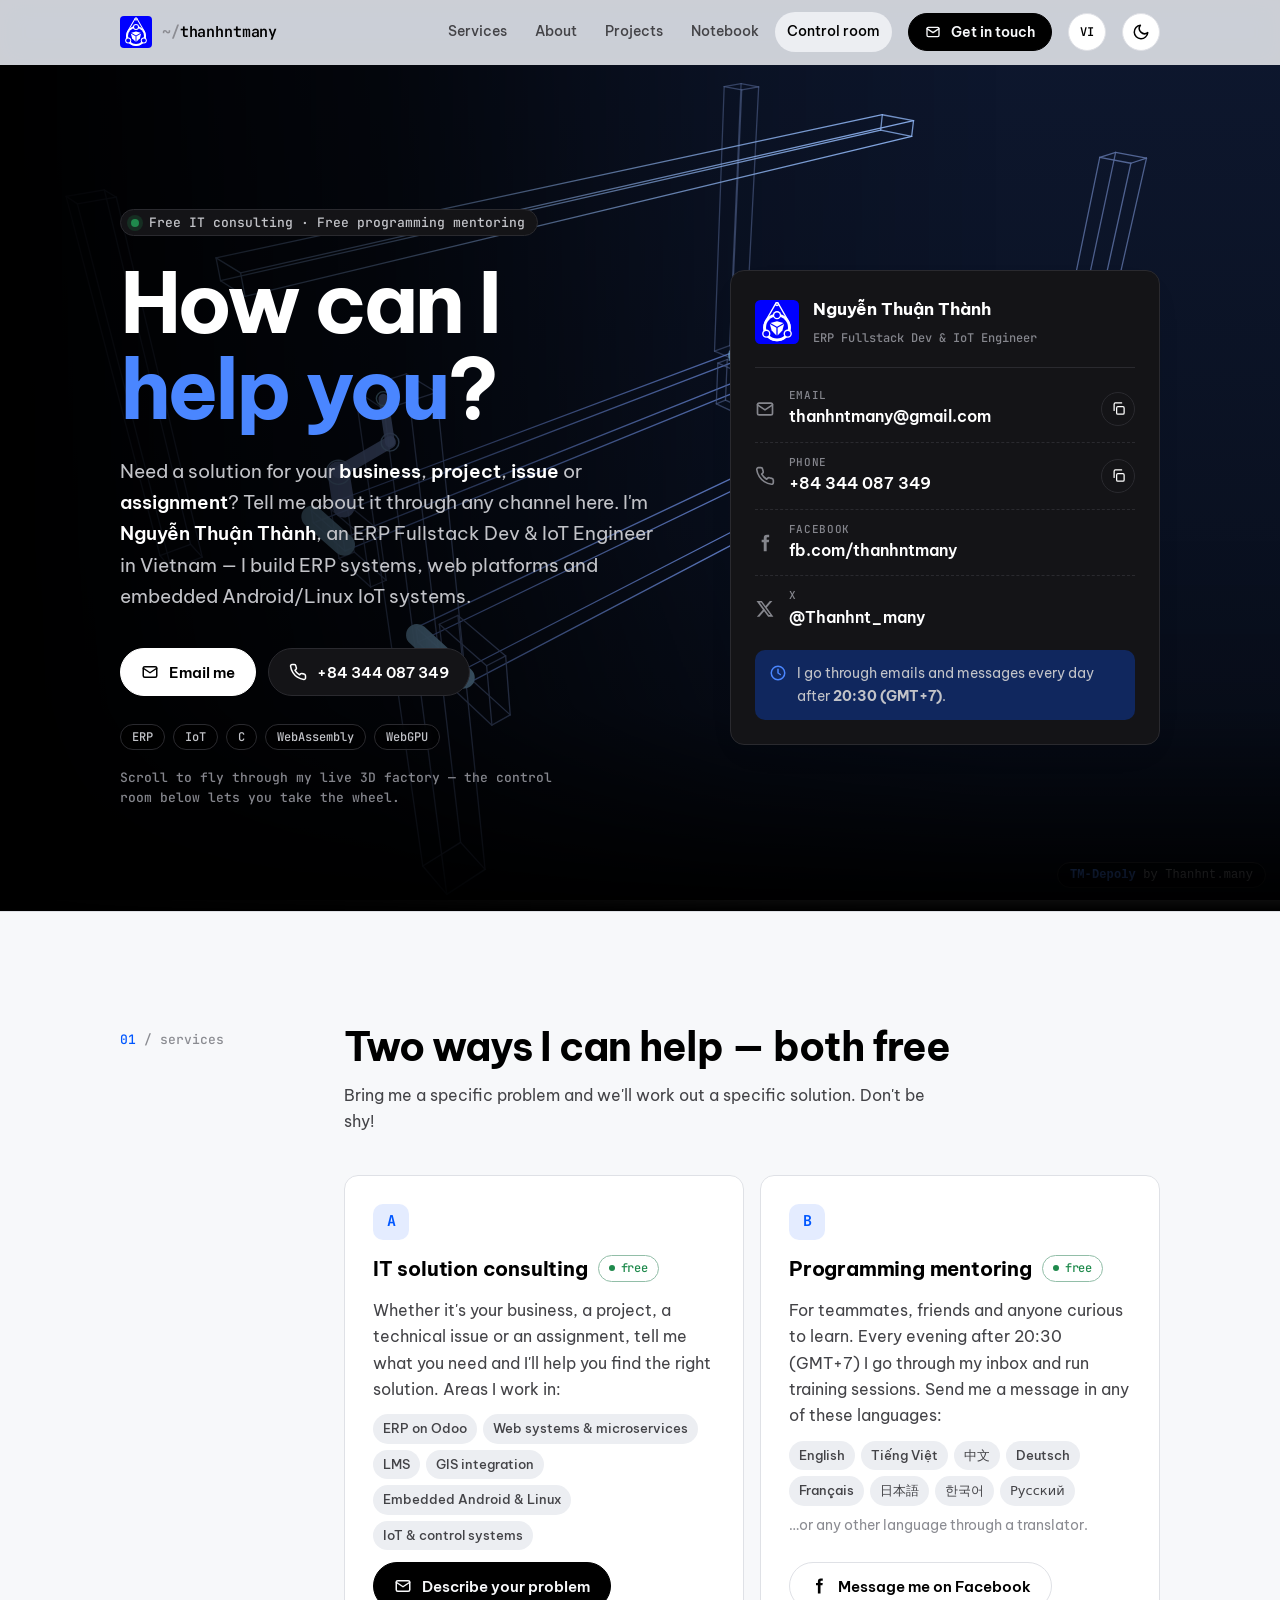
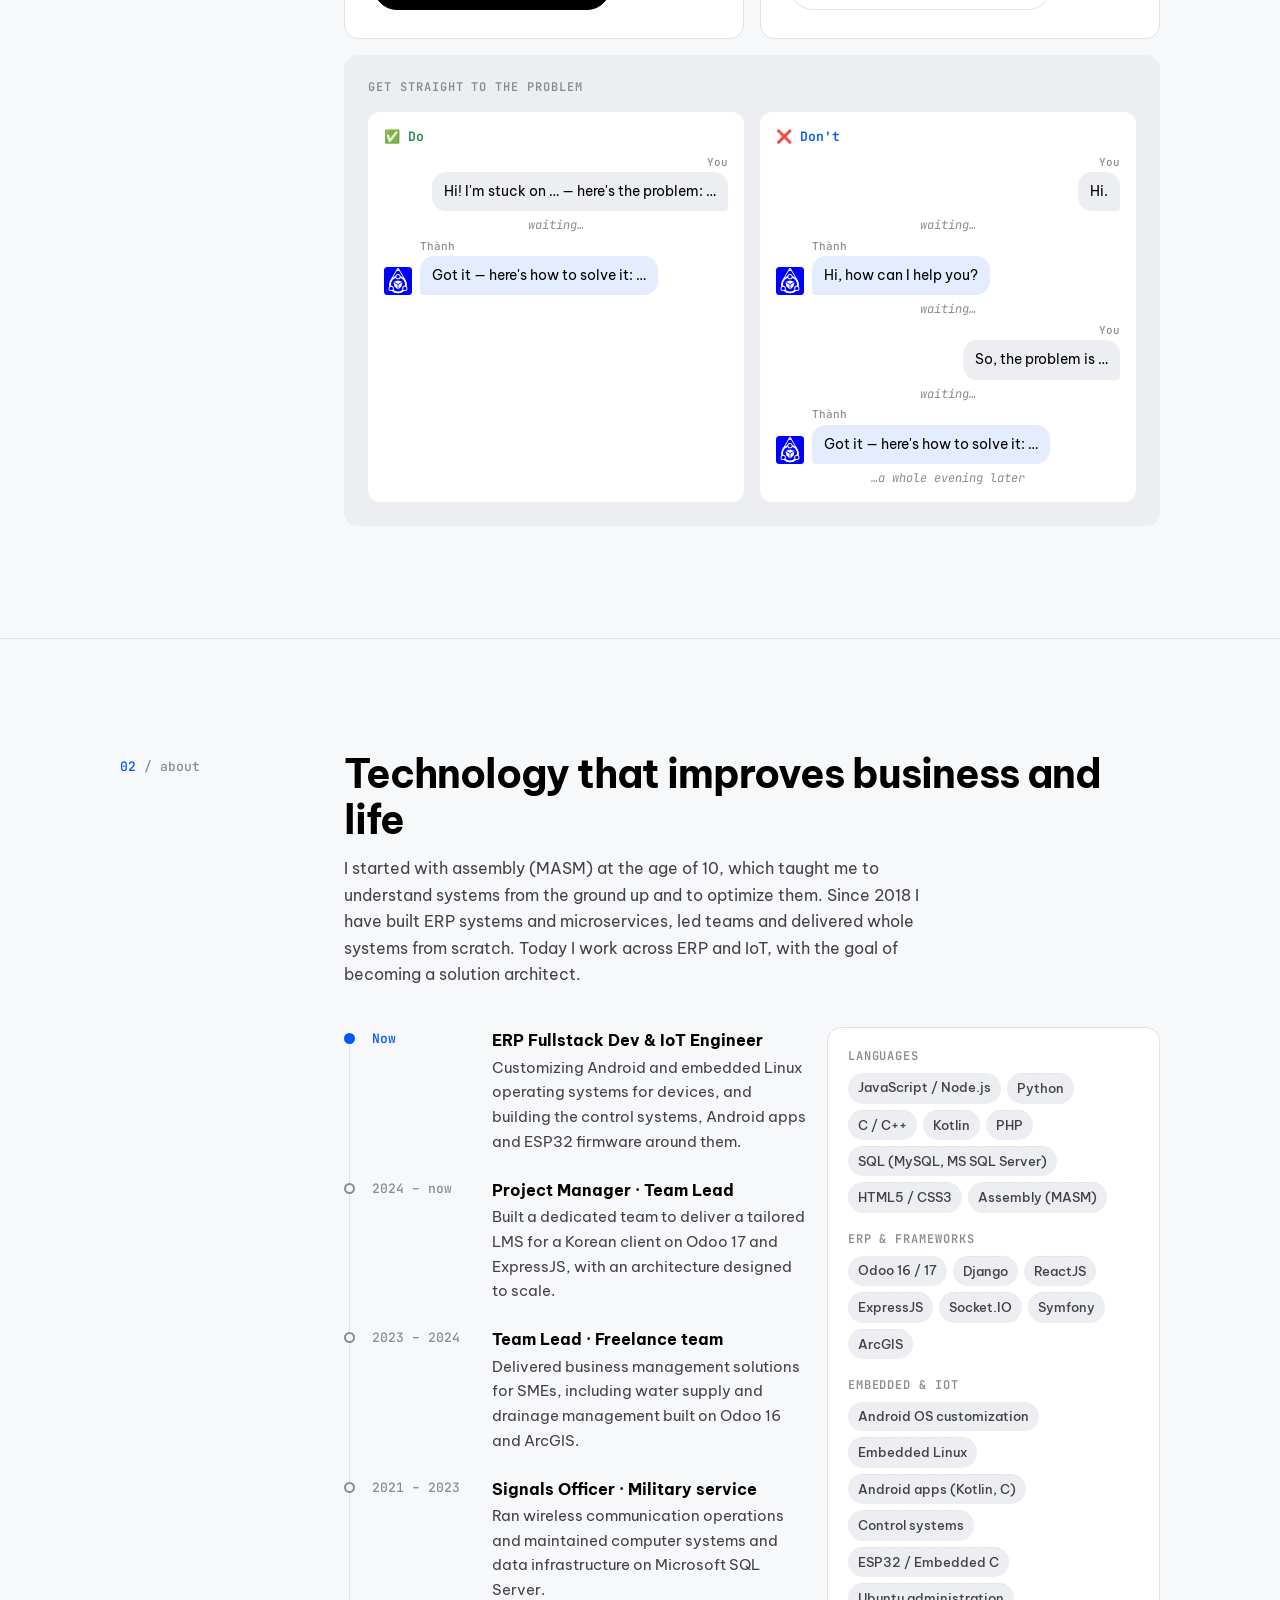
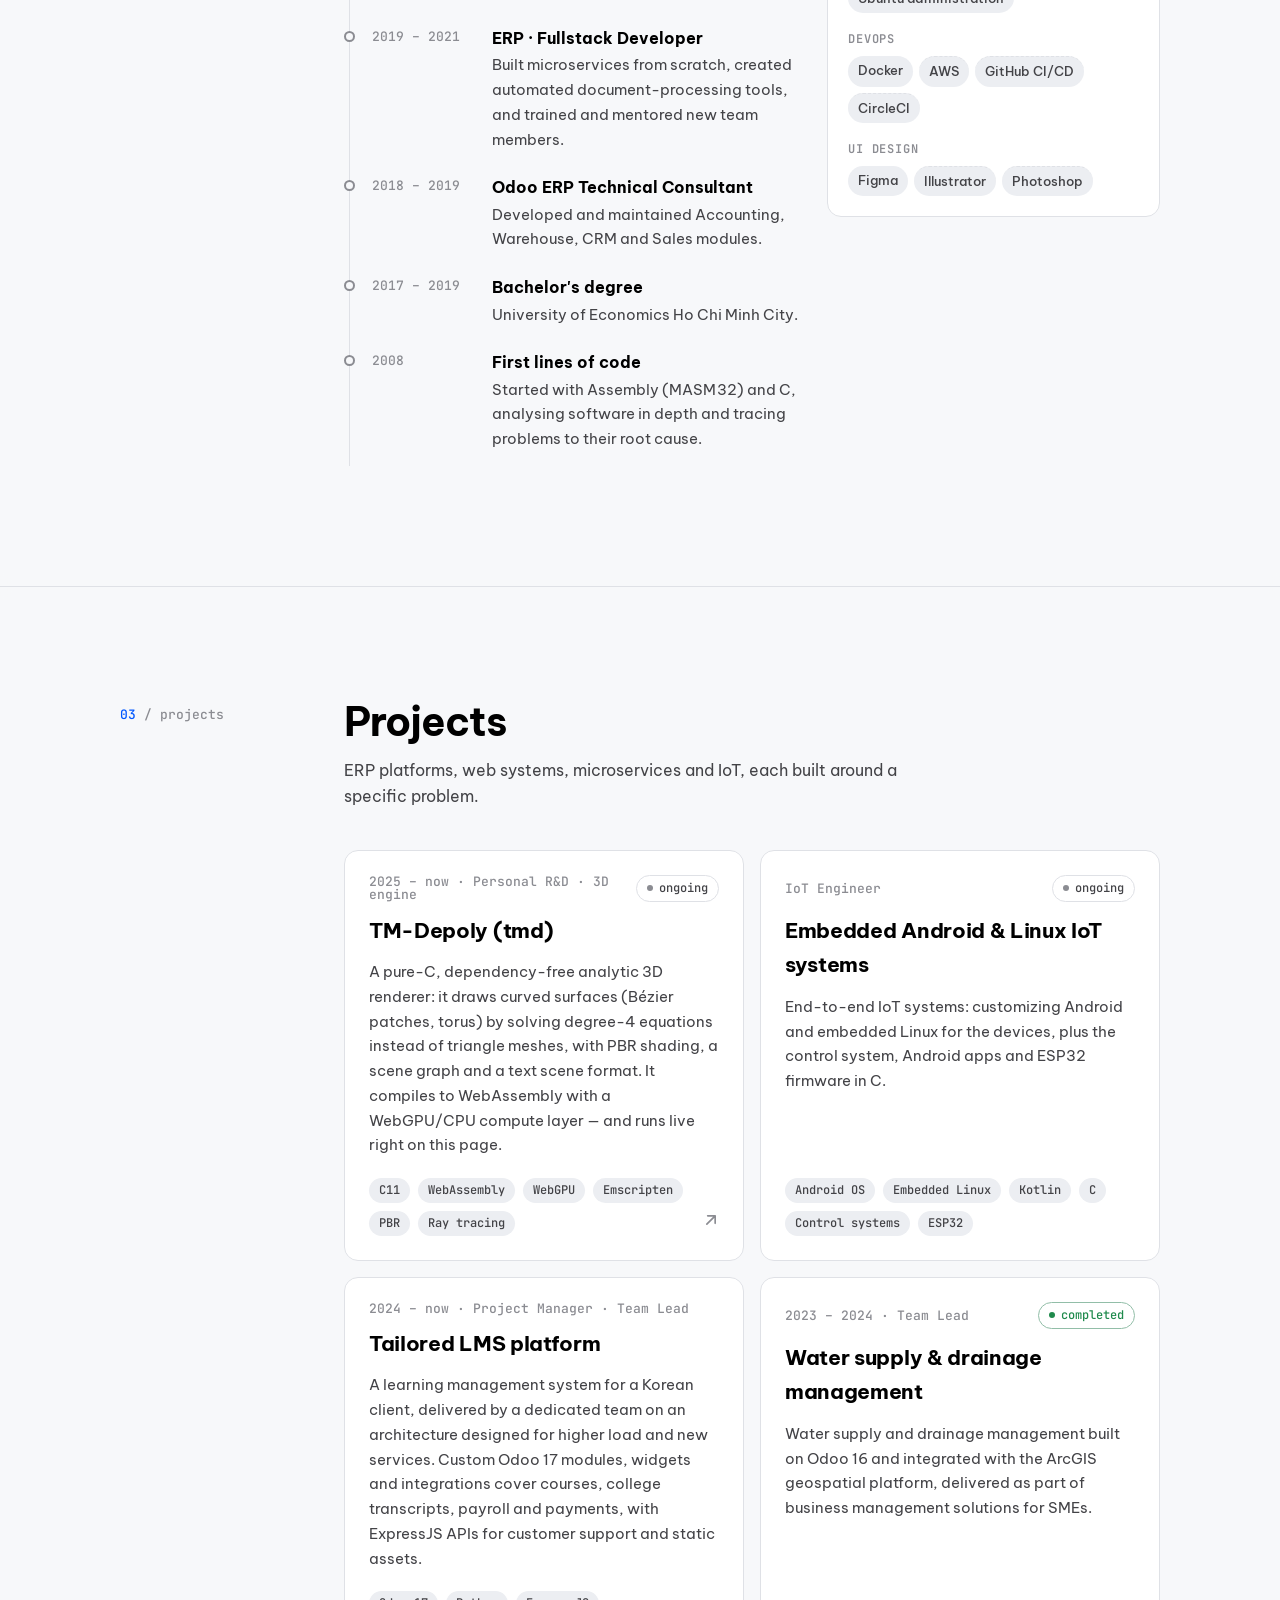
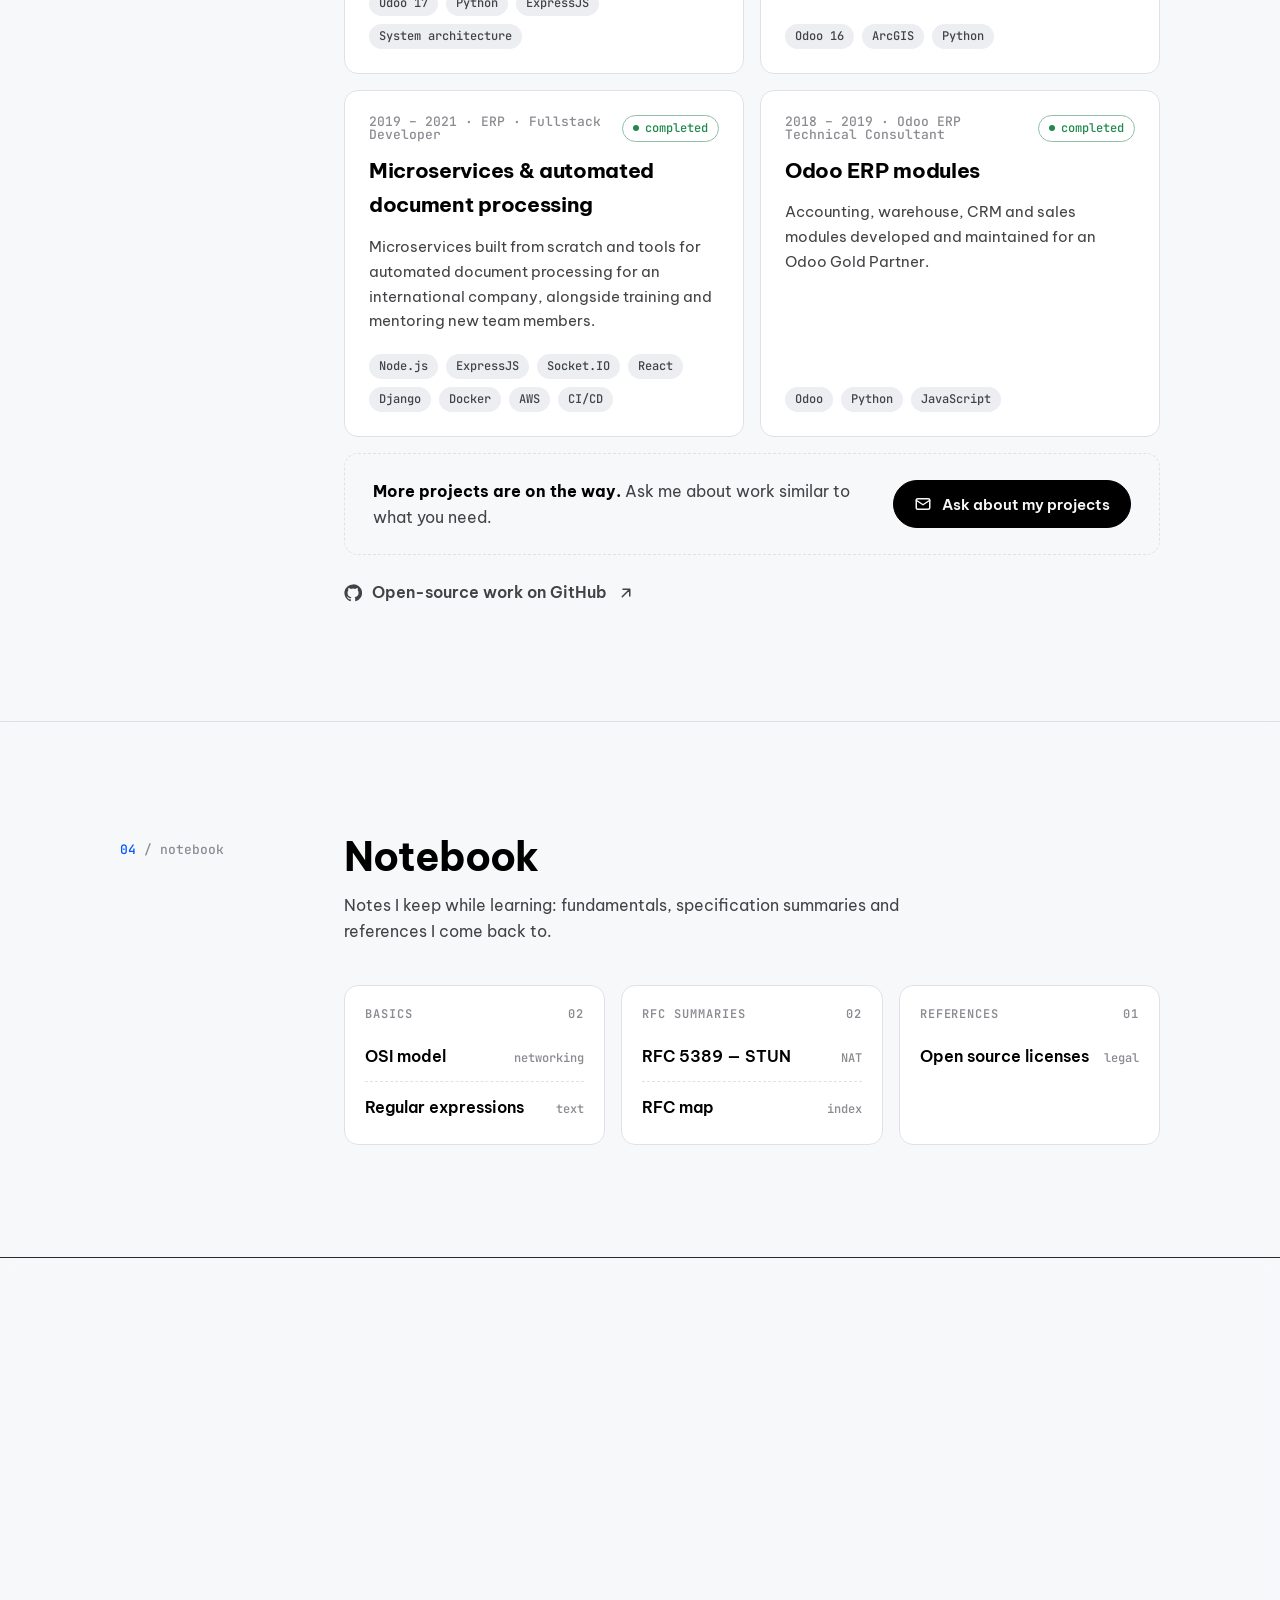
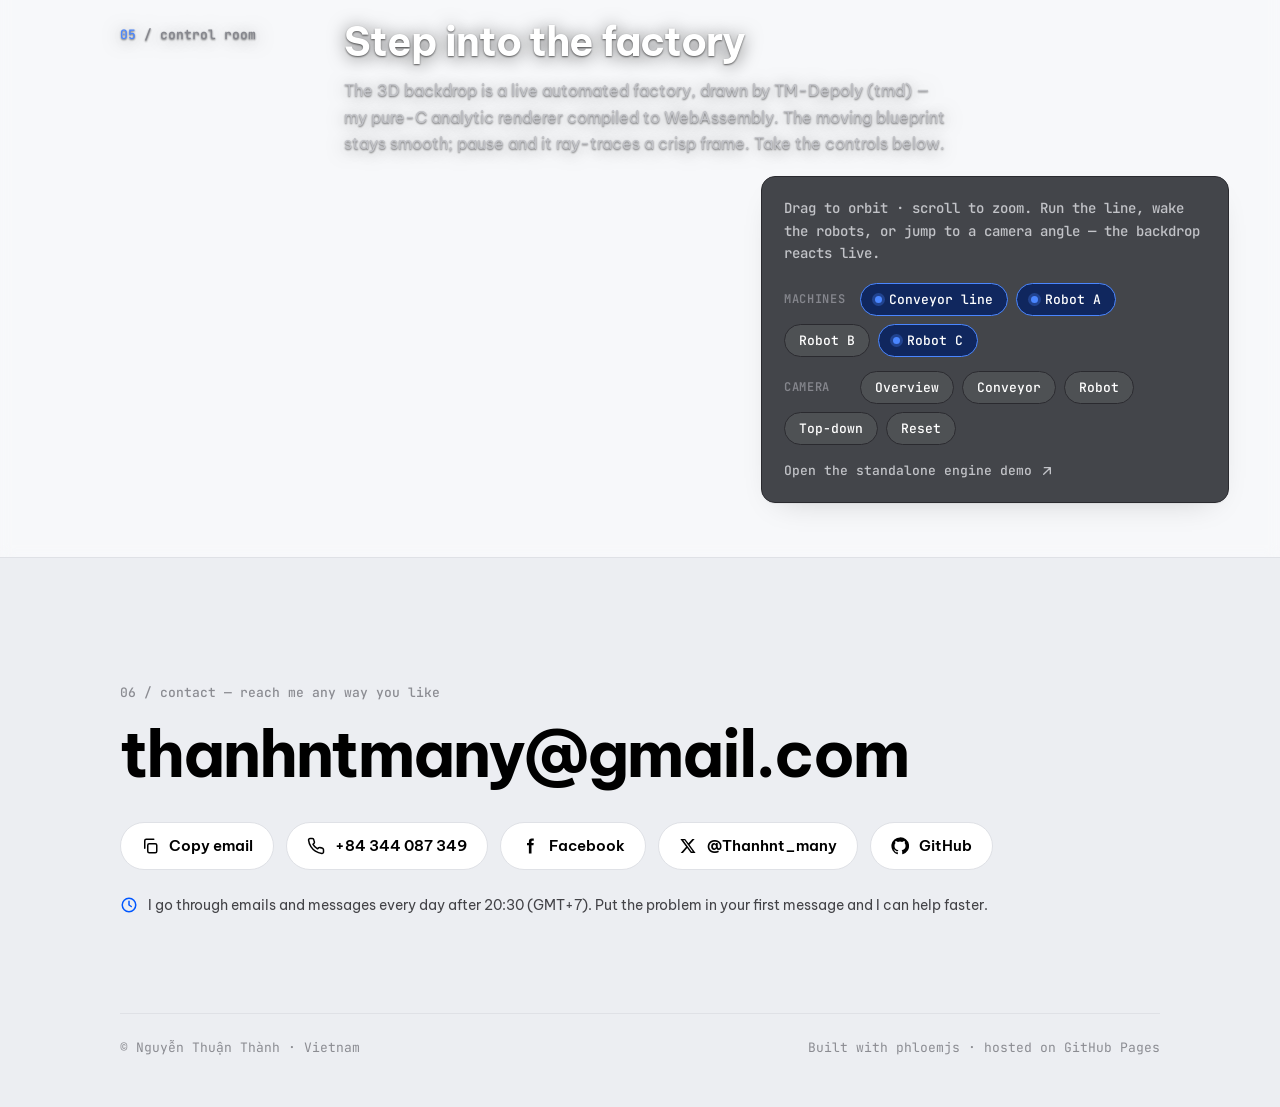
==== commit 7cd542ac: "refactor(theme): restructure i18n and move the theme to static/theme Reorganize the i18n catalogue t" ====
--- a/index.html
+++ b/index.html
@@ -1,45 +1,54 @@
-<!DOCTYPE html><html lang="en"><head><meta charset="UTF-8"><meta name="viewport" content="width=device-width, initial-scale=1.0"><title>Nguyễn Thuận Thành — ERP Fullstack Dev &amp; IoT Engineer</title><script type="importmap">{"imports": {"www/": "/"}}</script><script type="module" src="/phloe.mjs"></script><meta name="description" content="Nguyễn Thuận Thành — ERP Fullstack Dev & IoT Engineer in Vietnam. Free consulting on ERP (Odoo), web systems, microservices, embedded Android/Linux and IoT, plus free programming mentoring."><meta name="theme-color" content="#f6f3ec"><link rel="icon" href="/favicon.ico" sizes="any"><link rel="icon" type="image/svg+xml" href="/static/themes/thanhntmany/static/logo.svg"><link rel="apple-touch-icon" href="/static/themes/thanhntmany/static/apple-touch-icon.png"><link rel="canonical" href="https://thanhntmany.github.io/"><link rel="alternate" hreflang="en" href="https://thanhntmany.github.io/"><link rel="alternate" hreflang="vi" href="https://thanhntmany.github.io/vi/"><link rel="alternate" hreflang="x-default" href="https://thanhntmany.github.io/"><script>document.documentElement.lang="en";try{var t=localStorage.getItem("theme");if(t)document.documentElement.setAttribute("data-theme",t)}catch(e){}</script><link rel="preconnect" href="https://fonts.googleapis.com"><link rel="preconnect" href="https://fonts.gstatic.com" crossorigin><link rel="stylesheet" href="https://fonts.googleapis.com/css2?family=Be+Vietnam+Pro:wght@400;500;600;700&family=JetBrains+Mono:wght@400;500;600;700&display=swap"><link rel="stylesheet" href="/static/themes/thanhntmany/static/main.css"><script type="module" src="/static/themes/thanhntmany/main.mjs"></script></head><body><a class="skip" href="#main">Skip to content</a>
-
-<header class="topbar" do-active="/static/themes/thanhntmany/cpn/topbar.mjs">
+<!DOCTYPE html><html lang="en"><head><meta charset="UTF-8"><meta name="viewport" content="width=device-width, initial-scale=1.0"><title>Nguyễn Thuận Thành — ERP Fullstack Dev &amp; IoT Engineer</title><script type="importmap">{"imports": {"www/": "/"}}</script><script type="module" src="/phloe.mjs"></script><meta name="description" content="Nguyễn Thuận Thành — ERP Fullstack Dev & IoT Engineer in Vietnam. Free consulting on ERP (Odoo), web systems, microservices, embedded Android/Linux and IoT, plus free programming mentoring."><meta name="theme-color" content="#f7f8fa"><link rel="icon" href="/favicon.ico" sizes="any"><link rel="icon" type="image/svg+xml" href="/static/theme/static/logo.svg"><link rel="apple-touch-icon" href="/static/theme/static/apple-touch-icon.png"><link rel="canonical" href="https://thanhntmany.github.io/"><link rel="alternate" hreflang="en" href="https://thanhntmany.github.io/"><link rel="alternate" hreflang="vi" href="https://thanhntmany.github.io/vi/"><link rel="alternate" hreflang="x-default" href="https://thanhntmany.github.io/"><script>document.documentElement.lang="en";try{var t=localStorage.getItem("theme");if(t)document.documentElement.setAttribute("data-theme",t)}catch(e){}</script><link rel="preconnect" href="https://fonts.googleapis.com"><link rel="preconnect" href="https://fonts.gstatic.com" crossorigin><link rel="stylesheet" href="https://fonts.googleapis.com/css2?family=Be+Vietnam+Pro:wght@400;500;600;700&family=JetBrains+Mono:wght@400;500;600;700&display=swap"><link rel="stylesheet" href="/static/theme/static/main.css"><script type="module" src="/static/theme/main.mjs"></script></head><body><a class="skip" href="#main"><span data-i18n="common.skip">Skip to content</span></a>
+
+<div id="bg3d" class="bg3d lab3d" do-active="/static/theme/cpn/lab3d.mjs" data-eager data-src="/tm-depoly/factory.html" data-title="TM-Depoly — automated robot factory (live 3D)" aria-hidden="true">
+  <img class="lab3d-poster" src="/tm-depoly/poster.png" alt="" loading="eager" fetchpriority="high" width="900" height="600">
+  <div class="lab3d-loader" aria-hidden="true"><span class="lab3d-spinner"></span><span><span data-i18n="lab.loading">Loading live 3D…</span></span></div>
+</div>
+
+<header class="topbar" do-active="/static/theme/cpn/topbar.mjs">
   <div class="wrap">
-    <a class="brand" href="#top" aria-label="thanhntmany — home"><span class="brand-mark"><svg class="logo" viewBox="0 0 64 64" aria-hidden="true"><g fill="#fff"><path fill="#00f" d="M64 56a8 8 0 0 1-8 8H8a8 8 0 0 1-8-8V8a8 8 0 0 1 8-8h48a8 8 0 0 1 8 8Z"/><path d="M29.402 4.5a3 3 0 0 1 5.196 0L49.3205 30a20 20 0 1 1-34.641 0Z"/><path fill="#00f" d="M31.134 5.5a1 1 0 0 1 1.732 0L47.5885 31a18 18 0 0 0-31.177 0Z"/><circle cx="32" cy="6" r="3"/><circle fill="#00f" cx="32" cy="6" r="1"/><circle cx="32" cy="40" r="20"/><circle fill="#00f" cx="32" cy="40" r="16"/><polygon points="32,39 41.526,33.5 32,31 22.474,33.5"/><polygon points="31.134,40.5 21.608,35 24.206,44.5 31.134,51.5"/><polygon points="32.866,40.5 32.866,51.5 39.794,44.5 42.392,35"/><circle cx="32" cy="22" r="6"/><circle cx="16.4115" cy="49" r="6"/><circle cx="47.5885" cy="49" r="6"/><g fill="#00f"><circle cx="32" cy="22" r="4"/><circle cx="16.4115" cy="49" r="4"/><circle cx="47.5885" cy="49" r="4"/></g></g></svg></span><span><span class="brand-tilde">~/</span>thanhntmany</span></a>
-    <nav class="nav" aria-label="Sections">
-      <a href="#services">Services</a>
-      <a href="#about">About</a>
-      <a href="#projects">Projects</a>
-      <a href="#notebook">Notebook</a>
+    <a class="brand" href="#top" aria-label="thanhntmany — home"><span class="brand-mark"><img class="logo" src="/static/theme/static/logo.svg" width="64" height="64" alt=""></span><span><span class="brand-tilde">~/</span>thanhntmany</span></a>
+    <nav class="nav" aria-label="Sections" data-i18n-attr="aria-label:nav.sections">
+      <a href="#services"><span data-i18n="nav.services">Services</span></a>
+      <a href="#about"><span data-i18n="nav.about">About</span></a>
+      <a href="#projects"><span data-i18n="nav.projects">Projects</span></a>
+      <a href="#notebook"><span data-i18n="nav.notebook">Notebook</span></a>
+      <a href="#lab"><span data-i18n="nav.lab">Control room</span></a>
     </nav>
-    <a class="btn btn-primary btn-sm" href="#contact"><svg viewBox="0 0 24 24" fill="none" stroke="currentColor" stroke-width="2" stroke-linecap="round" stroke-linejoin="round" aria-hidden="true"><rect x="3" y="5" width="18" height="14" rx="2"/><path d="m3 7 9 6 9-6"/></svg><span>Get in touch</span></a>
-    <a class="icon-btn lang-switch" href="/vi/" hreflang="vi" lang="vi" aria-label="Tiếng Việt" title="Tiếng Việt">VI</a>
-    <button class="icon-btn theme-toggle" type="button" aria-label="Toggle dark mode" do-active="/static/themes/thanhntmany/cpn/theme-toggle.mjs"><svg class="i-moon" viewBox="0 0 24 24" fill="none" stroke="currentColor" stroke-width="2" stroke-linecap="round" stroke-linejoin="round" aria-hidden="true"><path d="M21 12.8A9 9 0 1 1 11.2 3a7 7 0 0 0 9.8 9.8Z"/></svg><svg class="i-sun" viewBox="0 0 24 24" fill="none" stroke="currentColor" stroke-width="2" stroke-linecap="round" stroke-linejoin="round" aria-hidden="true"><circle cx="12" cy="12" r="4"/><path d="M12 2v2M12 20v2M4.9 4.9l1.4 1.4M17.7 17.7l1.4 1.4M2 12h2M20 12h2M4.9 19.1l1.4-1.4M17.7 6.3l1.4-1.4"/></svg></button>
+    <a class="btn btn-primary btn-sm" href="#contact"><svg viewBox="0 0 24 24" fill="none" stroke="currentColor" stroke-width="2" stroke-linecap="round" stroke-linejoin="round" aria-hidden="true"><rect x="3" y="5" width="18" height="14" rx="2"/><path d="m3 7 9 6 9-6"/></svg><span><span data-i18n="common.cta">Get in touch</span></span></a>
+    <a class="icon-btn lang-switch" href="/vi/" hreflang="vi" lang="vi" aria-label="Tiếng Việt" title="Tiếng Việt" do-active="/static/theme/cpn/i18n.mjs">VI</a>
+    <button class="icon-btn theme-toggle" type="button" aria-label="Toggle dark mode" data-i18n-attr="aria-label:common.themeToggle" do-active="/static/theme/cpn/theme-toggle.mjs"><svg class="i-moon" viewBox="0 0 24 24" fill="none" stroke="currentColor" stroke-width="2" stroke-linecap="round" stroke-linejoin="round" aria-hidden="true"><path d="M21 12.8A9 9 0 1 1 11.2 3a7 7 0 0 0 9.8 9.8Z"/></svg><svg class="i-sun" viewBox="0 0 24 24" fill="none" stroke="currentColor" stroke-width="2" stroke-linecap="round" stroke-linejoin="round" aria-hidden="true"><circle cx="12" cy="12" r="4"/><path d="M12 2v2M12 20v2M4.9 4.9l1.4 1.4M17.7 17.7l1.4 1.4M2 12h2M20 12h2M4.9 19.1l1.4-1.4M17.7 6.3l1.4-1.4"/></svg></button>
   </div>
 </header>
 
-<main id="main" do-active="/static/themes/thanhntmany/cpn/reveal.mjs">
+<main id="main" do-active="/static/theme/cpn/reveal.mjs">
   <section class="hero" id="top">
-    <div class="wrap">
-      <div>
-        <span class="eyebrow"><span class="dot"></span>Free IT consulting · Free programming mentoring</span>
-        <h1>How can I <span class="accent">help you</span>?</h1>
-        <p class="lede">Need a solution for your <b>business</b>, <b>project</b>, <b>issue</b> or <b>assignment</b>? Tell me about it through any channel here. I'm <b>Nguyễn Thuận Thành</b>, an ERP Fullstack Dev &amp; IoT Engineer in Vietnam — I build ERP systems, web platforms and embedded Android/Linux IoT systems.</p>
+    <div class="hero-scrim" aria-hidden="true"></div>
+    <div class="wrap">
+      <div class="hero-copy">
+        <span class="eyebrow"><span class="dot"></span><span data-i18n="hero.eyebrow">Free IT consulting · Free programming mentoring</span></span>
+        <h1><span data-i18n-html="hero.h1">How can I <span class="accent">help you</span>?</span></h1>
+        <p class="lede"><span data-i18n-html="hero.lede">Need a solution for your <b>business</b>, <b>project</b>, <b>issue</b> or <b>assignment</b>? Tell me about it through any channel here. I'm <b>Nguyễn Thuận Thành</b>, an ERP Fullstack Dev &amp; IoT Engineer in Vietnam — I build ERP systems, web platforms and embedded Android/Linux IoT systems.</span></p>
         <div class="actions">
-          <a class="btn btn-primary" href="mailto:thanhntmany@gmail.com"><svg viewBox="0 0 24 24" fill="none" stroke="currentColor" stroke-width="2" stroke-linecap="round" stroke-linejoin="round" aria-hidden="true"><rect x="3" y="5" width="18" height="14" rx="2"/><path d="m3 7 9 6 9-6"/></svg>Email me</a>
+          <a class="btn btn-primary" href="mailto:thanhntmany@gmail.com"><svg viewBox="0 0 24 24" fill="none" stroke="currentColor" stroke-width="2" stroke-linecap="round" stroke-linejoin="round" aria-hidden="true"><rect x="3" y="5" width="18" height="14" rx="2"/><path d="m3 7 9 6 9-6"/></svg><span data-i18n="hero.email">Email me</span></a>
           <a class="btn" href="tel:+84344087349"><svg viewBox="0 0 24 24" fill="none" stroke="currentColor" stroke-width="2" stroke-linecap="round" stroke-linejoin="round" aria-hidden="true"><path d="M22 16.9v3a2 2 0 0 1-2.2 2 19.8 19.8 0 0 1-8.6-3.1 19.5 19.5 0 0 1-6-6A19.8 19.8 0 0 1 2.1 4.2 2 2 0 0 1 4.1 2h3a2 2 0 0 1 2 1.7c.1.9.4 1.8.7 2.7a2 2 0 0 1-.5 2.1L8 9.8a16 16 0 0 0 6 6l1.3-1.3a2 2 0 0 1 2.1-.4c.9.3 1.8.6 2.7.7a2 2 0 0 1 1.7 2z"/></svg>+84 344 087 349</a>
         </div>
-      </div>
-
-      <aside class="reach" id="contact-card" aria-label="Contact">
+        <ul class="hero-tech"><li><span data-i18n="hero.tech.0">ERP</span></li><li><span data-i18n="hero.tech.1">IoT</span></li><li><span data-i18n="hero.tech.2">C</span></li><li><span data-i18n="hero.tech.3">WebAssembly</span></li><li><span data-i18n="hero.tech.4">WebGPU</span></li></ul>
+        <p class="hero-hint"><span data-i18n="hero.hint3d">Scroll to fly through my live 3D factory — the control room below lets you take the wheel.</span></p>
+      </div>
+
+      <aside class="reach" id="contact-card" aria-label="Contact" data-i18n-attr="aria-label:hero.contact">
         <div class="reach-head">
-          <span class="brand-mark"><svg class="logo" viewBox="0 0 64 64" aria-hidden="true"><g fill="#fff"><path fill="#00f" d="M64 56a8 8 0 0 1-8 8H8a8 8 0 0 1-8-8V8a8 8 0 0 1 8-8h48a8 8 0 0 1 8 8Z"/><path d="M29.402 4.5a3 3 0 0 1 5.196 0L49.3205 30a20 20 0 1 1-34.641 0Z"/><path fill="#00f" d="M31.134 5.5a1 1 0 0 1 1.732 0L47.5885 31a18 18 0 0 0-31.177 0Z"/><circle cx="32" cy="6" r="3"/><circle fill="#00f" cx="32" cy="6" r="1"/><circle cx="32" cy="40" r="20"/><circle fill="#00f" cx="32" cy="40" r="16"/><polygon points="32,39 41.526,33.5 32,31 22.474,33.5"/><polygon points="31.134,40.5 21.608,35 24.206,44.5 31.134,51.5"/><polygon points="32.866,40.5 32.866,51.5 39.794,44.5 42.392,35"/><circle cx="32" cy="22" r="6"/><circle cx="16.4115" cy="49" r="6"/><circle cx="47.5885" cy="49" r="6"/><g fill="#00f"><circle cx="32" cy="22" r="4"/><circle cx="16.4115" cy="49" r="4"/><circle cx="47.5885" cy="49" r="4"/></g></g></svg></span>
+          <span class="brand-mark"><img class="logo" src="/static/theme/static/logo.svg" width="64" height="64" alt=""></span>
           <div><b>Nguyễn Thuận Thành</b><small>ERP Fullstack Dev &amp; IoT Engineer</small></div>
         </div>
         <ul class="channels">
-          <li><a href="mailto:thanhntmany@gmail.com"><svg viewBox="0 0 24 24" fill="none" stroke="currentColor" stroke-width="2" stroke-linecap="round" stroke-linejoin="round" aria-hidden="true"><rect x="3" y="5" width="18" height="14" rx="2"/><path d="m3 7 9 6 9-6"/></svg><span><small>Email</small>thanhntmany@gmail.com</span></a><button class="icon-btn" type="button" aria-label="Copy email" data-copy="thanhntmany@gmail.com" data-copied="Copied" do-active="/static/themes/thanhntmany/cpn/copy.mjs"><svg viewBox="0 0 24 24" fill="none" stroke="currentColor" stroke-width="2" stroke-linecap="round" stroke-linejoin="round" aria-hidden="true"><rect x="9" y="9" width="12" height="12" rx="2"/><path d="M5 15V5a2 2 0 0 1 2-2h10"/></svg></button></li>
-          <li><a href="tel:+84344087349"><svg viewBox="0 0 24 24" fill="none" stroke="currentColor" stroke-width="2" stroke-linecap="round" stroke-linejoin="round" aria-hidden="true"><path d="M22 16.9v3a2 2 0 0 1-2.2 2 19.8 19.8 0 0 1-8.6-3.1 19.5 19.5 0 0 1-6-6A19.8 19.8 0 0 1 2.1 4.2 2 2 0 0 1 4.1 2h3a2 2 0 0 1 2 1.7c.1.9.4 1.8.7 2.7a2 2 0 0 1-.5 2.1L8 9.8a16 16 0 0 0 6 6l1.3-1.3a2 2 0 0 1 2.1-.4c.9.3 1.8.6 2.7.7a2 2 0 0 1 1.7 2z"/></svg><span><small>Phone</small>+84 344 087 349</span></a><button class="icon-btn" type="button" aria-label="Copy phone" data-copy="+84 344 087 349" data-copied="Copied" do-active="/static/themes/thanhntmany/cpn/copy.mjs"><svg viewBox="0 0 24 24" fill="none" stroke="currentColor" stroke-width="2" stroke-linecap="round" stroke-linejoin="round" aria-hidden="true"><rect x="9" y="9" width="12" height="12" rx="2"/><path d="M5 15V5a2 2 0 0 1 2-2h10"/></svg></button></li>
-          <li><a href="https://fb.com/thanhntmany" target="_blank" rel="noopener"><svg viewBox="0 0 24 24" fill="currentColor" aria-hidden="true"><path d="M14 8V6.2c0-.8.2-1.2 1.4-1.2H17V2h-2.6C11.6 2 10.5 3.4 10.5 5.9V8H8v3h2.5v11H14V11h2.6l.4-3z"/></svg><span><small>Facebook</small>fb.com/thanhntmany</span></a></li>
-          <li><a href="https://twitter.com/Thanhnt_many" target="_blank" rel="noopener"><svg viewBox="0 0 24 24" fill="currentColor" aria-hidden="true"><path d="M17.8 2.5h3.1l-6.8 7.8 8 10.9h-6.3l-4.9-6.4-5.6 6.4H2.2l7.3-8.3L1.8 2.5h6.4l4.4 5.9zm-1.1 16.8h1.7L7.4 4.3H5.6z"/></svg><span><small>X</small>@Thanhnt_many</span></a></li>
+          <li><a href="mailto:thanhntmany@gmail.com"><svg viewBox="0 0 24 24" fill="none" stroke="currentColor" stroke-width="2" stroke-linecap="round" stroke-linejoin="round" aria-hidden="true"><rect x="3" y="5" width="18" height="14" rx="2"/><path d="m3 7 9 6 9-6"/></svg><span><small><span data-i18n="channel.0.label">Email</span></small>thanhntmany@gmail.com</span></a><button class="icon-btn" type="button" aria-label="Copy email" data-copy="thanhntmany@gmail.com" data-copied="Copied" do-active="/static/theme/cpn/copy.mjs"><svg viewBox="0 0 24 24" fill="none" stroke="currentColor" stroke-width="2" stroke-linecap="round" stroke-linejoin="round" aria-hidden="true"><rect x="9" y="9" width="12" height="12" rx="2"/><path d="M5 15V5a2 2 0 0 1 2-2h10"/></svg></button></li>
+          <li><a href="tel:+84344087349"><svg viewBox="0 0 24 24" fill="none" stroke="currentColor" stroke-width="2" stroke-linecap="round" stroke-linejoin="round" aria-hidden="true"><path d="M22 16.9v3a2 2 0 0 1-2.2 2 19.8 19.8 0 0 1-8.6-3.1 19.5 19.5 0 0 1-6-6A19.8 19.8 0 0 1 2.1 4.2 2 2 0 0 1 4.1 2h3a2 2 0 0 1 2 1.7c.1.9.4 1.8.7 2.7a2 2 0 0 1-.5 2.1L8 9.8a16 16 0 0 0 6 6l1.3-1.3a2 2 0 0 1 2.1-.4c.9.3 1.8.6 2.7.7a2 2 0 0 1 1.7 2z"/></svg><span><small><span data-i18n="channel.1.label">Phone</span></small>+84 344 087 349</span></a><button class="icon-btn" type="button" aria-label="Copy phone" data-copy="+84 344 087 349" data-copied="Copied" do-active="/static/theme/cpn/copy.mjs"><svg viewBox="0 0 24 24" fill="none" stroke="currentColor" stroke-width="2" stroke-linecap="round" stroke-linejoin="round" aria-hidden="true"><rect x="9" y="9" width="12" height="12" rx="2"/><path d="M5 15V5a2 2 0 0 1 2-2h10"/></svg></button></li>
+          <li><a href="https://fb.com/thanhntmany" target="_blank" rel="noopener"><svg viewBox="0 0 24 24" fill="currentColor" aria-hidden="true"><path d="M14 8V6.2c0-.8.2-1.2 1.4-1.2H17V2h-2.6C11.6 2 10.5 3.4 10.5 5.9V8H8v3h2.5v11H14V11h2.6l.4-3z"/></svg><span><small><span data-i18n="channel.2.label">Facebook</span></small>fb.com/thanhntmany</span></a></li>
+          <li><a href="https://twitter.com/Thanhnt_many" target="_blank" rel="noopener"><svg viewBox="0 0 24 24" fill="currentColor" aria-hidden="true"><path d="M17.8 2.5h3.1l-6.8 7.8 8 10.9h-6.3l-4.9-6.4-5.6 6.4H2.2l7.3-8.3L1.8 2.5h6.4l4.4 5.9zm-1.1 16.8h1.7L7.4 4.3H5.6z"/></svg><span><small><span data-i18n="channel.3.label">X</span></small>@Thanhnt_many</span></a></li>
         </ul>
-        <p class="reach-note"><svg viewBox="0 0 24 24" fill="none" stroke="currentColor" stroke-width="2" stroke-linecap="round" stroke-linejoin="round" aria-hidden="true"><circle cx="12" cy="12" r="9"/><path d="M12 7v5l3 2"/></svg><span>I go through emails and messages every day after <b>20:30 (GMT+7)</b>.</span></p>
+        <p class="reach-note"><svg viewBox="0 0 24 24" fill="none" stroke="currentColor" stroke-width="2" stroke-linecap="round" stroke-linejoin="round" aria-hidden="true"><circle cx="12" cy="12" r="9"/><path d="M12 7v5l3 2"/></svg><span><span data-i18n-html="hero.note">I go through emails and messages every day after <b>20:30 (GMT+7)</b>.</span></span></p>
       </aside>
     </div>
   </section>
@@ -47,50 +56,50 @@
   <section class="section" id="services">
     <div class="wrap">
       <div class="section-head reveal">
-        <div class="section-num"><b>01</b> / services</div>
-        <div>
-          <h2>Two ways I can help — both free</h2>
-          <p class="section-sub">Bring me a specific problem and we'll work out a specific solution. Don't be shy!</p>
+        <div class="section-num"><b>01</b> / <span data-i18n="num.services">services</span></div>
+        <div>
+          <h2><span data-i18n="services.h2">Two ways I can help — both free</span></h2>
+          <p class="section-sub"><span data-i18n="services.sub">Bring me a specific problem and we'll work out a specific solution. Don't be shy!</span></p>
         </div>
       </div>
       <div class="section-body">
         <div class="services">
           <div class="service reveal">
             <span class="service-num">A</span>
-            <h3>IT solution consulting <span class="status live">free</span></h3>
-            <p>Whether it's your business, a project, a technical issue or an assignment, tell me what you need and I'll help you find the right solution. Areas I work in:</p>
-            <ul class="chips" aria-label="Areas"><li>ERP on Odoo</li><li>Web systems & microservices</li><li>LMS</li><li>GIS integration</li><li>Embedded Android & Linux</li><li>IoT & control systems</li></ul>
-            <a class="btn btn-primary" href="mailto:thanhntmany@gmail.com?subject=Solution%20consulting"><svg viewBox="0 0 24 24" fill="none" stroke="currentColor" stroke-width="2" stroke-linecap="round" stroke-linejoin="round" aria-hidden="true"><rect x="3" y="5" width="18" height="14" rx="2"/><path d="m3 7 9 6 9-6"/></svg>Describe your problem</a>
+            <h3><span data-i18n="services.consulting.h3">IT solution consulting</span> <span class="status live"><span data-i18n="common.free">free</span></span></h3>
+            <p><span data-i18n="services.consulting.p">Whether it's your business, a project, a technical issue or an assignment, tell me what you need and I'll help you find the right solution. Areas I work in:</span></p>
+            <ul class="chips" aria-label="Areas" data-i18n-attr="aria-label:services.consulting.areasLabel"><li><span data-i18n="services.consulting.areas.0">ERP on Odoo</span></li><li><span data-i18n="services.consulting.areas.1">Web systems & microservices</span></li><li><span data-i18n="services.consulting.areas.2">LMS</span></li><li><span data-i18n="services.consulting.areas.3">GIS integration</span></li><li><span data-i18n="services.consulting.areas.4">Embedded Android & Linux</span></li><li><span data-i18n="services.consulting.areas.5">IoT & control systems</span></li></ul>
+            <a class="btn btn-primary" href="mailto:thanhntmany@gmail.com?subject=Solution%20consulting"><svg viewBox="0 0 24 24" fill="none" stroke="currentColor" stroke-width="2" stroke-linecap="round" stroke-linejoin="round" aria-hidden="true"><rect x="3" y="5" width="18" height="14" rx="2"/><path d="m3 7 9 6 9-6"/></svg><span data-i18n="services.consulting.btn">Describe your problem</span></a>
           </div>
           <div class="service reveal">
             <span class="service-num">B</span>
-            <h3>Programming mentoring <span class="status live">free</span></h3>
-            <p>For teammates, friends and anyone curious to learn. Every evening after 20:30 (GMT+7) I go through my inbox and run training sessions. Send me a message in any of these languages:</p>
-            <ul class="langs" aria-label="Languages I can reply in"><li>English</li><li>Tiếng Việt</li><li>中文</li><li>Deutsch</li><li>Français</li><li>日本語</li><li>한국어</li><li>Русский</li></ul>
-            <p class="service-fine">…or any other language through a translator.</p>
-            <a class="btn" href="https://fb.com/thanhntmany" target="_blank" rel="noopener"><svg viewBox="0 0 24 24" fill="currentColor" aria-hidden="true"><path d="M14 8V6.2c0-.8.2-1.2 1.4-1.2H17V2h-2.6C11.6 2 10.5 3.4 10.5 5.9V8H8v3h2.5v11H14V11h2.6l.4-3z"/></svg>Message me on Facebook</a>
+            <h3><span data-i18n="services.mentoring.h3">Programming mentoring</span> <span class="status live"><span data-i18n="common.free">free</span></span></h3>
+            <p><span data-i18n="services.mentoring.p">For teammates, friends and anyone curious to learn. Every evening after 20:30 (GMT+7) I go through my inbox and run training sessions. Send me a message in any of these languages:</span></p>
+            <ul class="langs" aria-label="Languages I can reply in" data-i18n-attr="aria-label:services.mentoring.langsLabel"><li>English</li><li>Tiếng Việt</li><li>中文</li><li>Deutsch</li><li>Français</li><li>日本語</li><li>한국어</li><li>Русский</li></ul>
+            <p class="service-fine"><span data-i18n="services.mentoring.fine">…or any other language through a translator.</span></p>
+            <a class="btn" href="https://fb.com/thanhntmany" target="_blank" rel="noopener"><svg viewBox="0 0 24 24" fill="currentColor" aria-hidden="true"><path d="M14 8V6.2c0-.8.2-1.2 1.4-1.2H17V2h-2.6C11.6 2 10.5 3.4 10.5 5.9V8H8v3h2.5v11H14V11h2.6l.4-3z"/></svg><span data-i18n="services.mentoring.btn">Message me on Facebook</span></a>
           </div>
         </div>
 
         <div class="focus reveal">
-          <h3>Get straight to the problem</h3>
+          <h3><span data-i18n="services.focus.h3">Get straight to the problem</span></h3>
           <div class="chats">
             <div class="chat chat-do">
-              <p class="chat-label">✅ Do</p>
-              <div class="msg-row you"><div><small class="who">You</small><p class="msg you">Hi! I'm stuck on … — here's the problem: …</p></div></div>
-              <p class="wait">waiting…</p>
-              <div class="msg-row me"><span class="avatar"><svg class="logo" viewBox="0 0 64 64" aria-hidden="true"><g fill="#fff"><path fill="#00f" d="M64 56a8 8 0 0 1-8 8H8a8 8 0 0 1-8-8V8a8 8 0 0 1 8-8h48a8 8 0 0 1 8 8Z"/><path d="M29.402 4.5a3 3 0 0 1 5.196 0L49.3205 30a20 20 0 1 1-34.641 0Z"/><path fill="#00f" d="M31.134 5.5a1 1 0 0 1 1.732 0L47.5885 31a18 18 0 0 0-31.177 0Z"/><circle cx="32" cy="6" r="3"/><circle fill="#00f" cx="32" cy="6" r="1"/><circle cx="32" cy="40" r="20"/><circle fill="#00f" cx="32" cy="40" r="16"/><polygon points="32,39 41.526,33.5 32,31 22.474,33.5"/><polygon points="31.134,40.5 21.608,35 24.206,44.5 31.134,51.5"/><polygon points="32.866,40.5 32.866,51.5 39.794,44.5 42.392,35"/><circle cx="32" cy="22" r="6"/><circle cx="16.4115" cy="49" r="6"/><circle cx="47.5885" cy="49" r="6"/><g fill="#00f"><circle cx="32" cy="22" r="4"/><circle cx="16.4115" cy="49" r="4"/><circle cx="47.5885" cy="49" r="4"/></g></g></svg></span><div><small class="who">Thành</small><p class="msg me">Got it — here's how to solve it: …</p></div></div>
+              <p class="chat-label"><span data-i18n="services.focus.do">✅ Do</span></p>
+              <div class="msg-row you"><div><small class="who"><span data-i18n="services.focus.you">You</span></small><p class="msg you"><span data-i18n="services.focus.doAsk">Hi! I'm stuck on … — here's the problem: …</span></p></div></div>
+              <p class="wait"><span data-i18n="services.focus.wait">waiting…</span></p>
+              <div class="msg-row me"><span class="avatar"><img class="logo" src="/static/theme/static/logo.svg" width="64" height="64" alt=""></span><div><small class="who"><span data-i18n="services.focus.me">Thành</span></small><p class="msg me"><span data-i18n="services.focus.answer">Got it — here's how to solve it: …</span></p></div></div>
             </div>
             <div class="chat chat-dont">
-              <p class="chat-label">❌ Don't</p>
-              <div class="msg-row you"><div><small class="who">You</small><p class="msg you">Hi.</p></div></div>
-              <p class="wait">waiting…</p>
-              <div class="msg-row me"><span class="avatar"><svg class="logo" viewBox="0 0 64 64" aria-hidden="true"><g fill="#fff"><path fill="#00f" d="M64 56a8 8 0 0 1-8 8H8a8 8 0 0 1-8-8V8a8 8 0 0 1 8-8h48a8 8 0 0 1 8 8Z"/><path d="M29.402 4.5a3 3 0 0 1 5.196 0L49.3205 30a20 20 0 1 1-34.641 0Z"/><path fill="#00f" d="M31.134 5.5a1 1 0 0 1 1.732 0L47.5885 31a18 18 0 0 0-31.177 0Z"/><circle cx="32" cy="6" r="3"/><circle fill="#00f" cx="32" cy="6" r="1"/><circle cx="32" cy="40" r="20"/><circle fill="#00f" cx="32" cy="40" r="16"/><polygon points="32,39 41.526,33.5 32,31 22.474,33.5"/><polygon points="31.134,40.5 21.608,35 24.206,44.5 31.134,51.5"/><polygon points="32.866,40.5 32.866,51.5 39.794,44.5 42.392,35"/><circle cx="32" cy="22" r="6"/><circle cx="16.4115" cy="49" r="6"/><circle cx="47.5885" cy="49" r="6"/><g fill="#00f"><circle cx="32" cy="22" r="4"/><circle cx="16.4115" cy="49" r="4"/><circle cx="47.5885" cy="49" r="4"/></g></g></svg></span><div><small class="who">Thành</small><p class="msg me">Hi, how can I help you?</p></div></div>
-              <p class="wait">waiting…</p>
-              <div class="msg-row you"><div><small class="who">You</small><p class="msg you">So, the problem is …</p></div></div>
-              <p class="wait">waiting…</p>
-              <div class="msg-row me"><span class="avatar"><svg class="logo" viewBox="0 0 64 64" aria-hidden="true"><g fill="#fff"><path fill="#00f" d="M64 56a8 8 0 0 1-8 8H8a8 8 0 0 1-8-8V8a8 8 0 0 1 8-8h48a8 8 0 0 1 8 8Z"/><path d="M29.402 4.5a3 3 0 0 1 5.196 0L49.3205 30a20 20 0 1 1-34.641 0Z"/><path fill="#00f" d="M31.134 5.5a1 1 0 0 1 1.732 0L47.5885 31a18 18 0 0 0-31.177 0Z"/><circle cx="32" cy="6" r="3"/><circle fill="#00f" cx="32" cy="6" r="1"/><circle cx="32" cy="40" r="20"/><circle fill="#00f" cx="32" cy="40" r="16"/><polygon points="32,39 41.526,33.5 32,31 22.474,33.5"/><polygon points="31.134,40.5 21.608,35 24.206,44.5 31.134,51.5"/><polygon points="32.866,40.5 32.866,51.5 39.794,44.5 42.392,35"/><circle cx="32" cy="22" r="6"/><circle cx="16.4115" cy="49" r="6"/><circle cx="47.5885" cy="49" r="6"/><g fill="#00f"><circle cx="32" cy="22" r="4"/><circle cx="16.4115" cy="49" r="4"/><circle cx="47.5885" cy="49" r="4"/></g></g></svg></span><div><small class="who">Thành</small><p class="msg me">Got it — here's how to solve it: …</p></div></div>
-              <p class="wait">…a whole evening later</p>
+              <p class="chat-label"><span data-i18n="services.focus.dont">❌ Don't</span></p>
+              <div class="msg-row you"><div><small class="who"><span data-i18n="services.focus.you">You</span></small><p class="msg you"><span data-i18n="services.focus.hi">Hi.</span></p></div></div>
+              <p class="wait"><span data-i18n="services.focus.wait">waiting…</span></p>
+              <div class="msg-row me"><span class="avatar"><img class="logo" src="/static/theme/static/logo.svg" width="64" height="64" alt=""></span><div><small class="who"><span data-i18n="services.focus.me">Thành</span></small><p class="msg me"><span data-i18n="services.focus.hiBack">Hi, how can I help you?</span></p></div></div>
+              <p class="wait"><span data-i18n="services.focus.wait">waiting…</span></p>
+              <div class="msg-row you"><div><small class="who"><span data-i18n="services.focus.you">You</span></small><p class="msg you"><span data-i18n="services.focus.late">So, the problem is …</span></p></div></div>
+              <p class="wait"><span data-i18n="services.focus.wait">waiting…</span></p>
+              <div class="msg-row me"><span class="avatar"><img class="logo" src="/static/theme/static/logo.svg" width="64" height="64" alt=""></span><div><small class="who"><span data-i18n="services.focus.me">Thành</span></small><p class="msg me"><span data-i18n="services.focus.answer">Got it — here's how to solve it: …</span></p></div></div>
+              <p class="wait"><span data-i18n="services.focus.evening">…a whole evening later</span></p>
             </div>
           </div>
         </div>
@@ -101,30 +110,30 @@
   <section class="section" id="about">
     <div class="wrap">
       <div class="section-head reveal">
-        <div class="section-num"><b>02</b> / about</div>
-        <div>
-          <h2>Technology that improves business and life</h2>
-          <p class="section-sub">I started with assembly (MASM) at the age of 10, which taught me to understand systems from the ground up and to optimize them. Since 2018 I have built ERP systems and microservices, led teams and delivered whole systems from scratch. Today I work across ERP and IoT, with the goal of becoming a solution architect.</p>
+        <div class="section-num"><b>02</b> / <span data-i18n="num.about">about</span></div>
+        <div>
+          <h2><span data-i18n="about.h2">Technology that improves business and life</span></h2>
+          <p class="section-sub"><span data-i18n="about.sub">I started with assembly (MASM) at the age of 10, which taught me to understand systems from the ground up and to optimize them. Since 2018 I have built ERP systems and microservices, led teams and delivered whole systems from scratch. Today I work across ERP and IoT, with the goal of becoming a solution architect.</span></p>
         </div>
       </div>
       <div class="section-body">
         <div class="about">
           <ol class="timeline reveal">
-            <li><span class="tl-when">Now</span><div><b>ERP Fullstack Dev & IoT Engineer</b><p>Customizing Android and embedded Linux operating systems for devices, and building the control systems, Android apps and ESP32 firmware around them.</p></div></li>
-            <li><span class="tl-when">2024 – now</span><div><b>Project Manager · Team Lead</b><p>Built a dedicated team to deliver a tailored LMS for a Korean client on Odoo 17 and ExpressJS, with an architecture designed to scale.</p></div></li>
-            <li><span class="tl-when">2023 – 2024</span><div><b>Team Lead · Freelance team</b><p>Delivered business management solutions for SMEs, including water supply and drainage management built on Odoo 16 and ArcGIS.</p></div></li>
-            <li><span class="tl-when">2021 – 2023</span><div><b>Signals Officer · Military service</b><p>Ran wireless communication operations and maintained computer systems and data infrastructure on Microsoft SQL Server.</p></div></li>
-            <li><span class="tl-when">2019 – 2021</span><div><b>ERP · Fullstack Developer</b><p>Built microservices from scratch, created automated document-processing tools, and trained and mentored new team members.</p></div></li>
-            <li><span class="tl-when">2018 – 2019</span><div><b>Odoo ERP Technical Consultant</b><p>Developed and maintained Accounting, Warehouse, CRM and Sales modules.</p></div></li>
-            <li><span class="tl-when">2017 – 2019</span><div><b>Bachelor's degree</b><p>University of Economics Ho Chi Minh City.</p></div></li>
-            <li><span class="tl-when">2008</span><div><b>First lines of code</b><p>Started with Assembly (MASM32) and C, analysing software in depth and tracing problems to their root cause.</p></div></li>
+            <li><span class="tl-when"><span data-i18n="about.timeline.0.when">Now</span></span><div><b><span data-i18n="about.timeline.0.role">ERP Fullstack Dev & IoT Engineer</span></b><p><span data-i18n="about.timeline.0.what">Customizing Android and embedded Linux operating systems for devices, and building the control systems, Android apps and ESP32 firmware around them.</span></p></div></li>
+            <li><span class="tl-when"><span data-i18n="about.timeline.1.when">2024 – now</span></span><div><b><span data-i18n="about.timeline.1.role">Project Manager · Team Lead</span></b><p><span data-i18n="about.timeline.1.what">Built a dedicated team to deliver a tailored LMS for a Korean client on Odoo 17 and ExpressJS, with an architecture designed to scale.</span></p></div></li>
+            <li><span class="tl-when"><span data-i18n="about.timeline.2.when">2023 – 2024</span></span><div><b><span data-i18n="about.timeline.2.role">Team Lead · Freelance team</span></b><p><span data-i18n="about.timeline.2.what">Delivered business management solutions for SMEs, including water supply and drainage management built on Odoo 16 and ArcGIS.</span></p></div></li>
+            <li><span class="tl-when"><span data-i18n="about.timeline.3.when">2021 – 2023</span></span><div><b><span data-i18n="about.timeline.3.role">Signals Officer · Military service</span></b><p><span data-i18n="about.timeline.3.what">Ran wireless communication operations and maintained computer systems and data infrastructure on Microsoft SQL Server.</span></p></div></li>
+            <li><span class="tl-when"><span data-i18n="about.timeline.4.when">2019 – 2021</span></span><div><b><span data-i18n="about.timeline.4.role">ERP · Fullstack Developer</span></b><p><span data-i18n="about.timeline.4.what">Built microservices from scratch, created automated document-processing tools, and trained and mentored new team members.</span></p></div></li>
+            <li><span class="tl-when"><span data-i18n="about.timeline.5.when">2018 – 2019</span></span><div><b><span data-i18n="about.timeline.5.role">Odoo ERP Technical Consultant</span></b><p><span data-i18n="about.timeline.5.what">Developed and maintained Accounting, Warehouse, CRM and Sales modules.</span></p></div></li>
+            <li><span class="tl-when"><span data-i18n="about.timeline.6.when">2017 – 2019</span></span><div><b><span data-i18n="about.timeline.6.role">Bachelor's degree</span></b><p><span data-i18n="about.timeline.6.what">University of Economics Ho Chi Minh City.</span></p></div></li>
+            <li><span class="tl-when"><span data-i18n="about.timeline.7.when">2008</span></span><div><b><span data-i18n="about.timeline.7.role">First lines of code</span></b><p><span data-i18n="about.timeline.7.what">Started with Assembly (MASM32) and C, analysing software in depth and tracing problems to their root cause.</span></p></div></li>
           </ol>
           <div class="shelf skills reveal">
-            <h3>Languages</h3><ul class="chips"><li>JavaScript / Node.js</li><li>Python</li><li>C / C++</li><li>Kotlin</li><li>PHP</li><li>SQL (MySQL, MS SQL Server)</li><li>HTML5 / CSS3</li><li>Assembly (MASM)</li></ul>
-            <h3>ERP & frameworks</h3><ul class="chips"><li>Odoo 16 / 17</li><li>Django</li><li>ReactJS</li><li>ExpressJS</li><li>Socket.IO</li><li>Symfony</li><li>ArcGIS</li></ul>
-            <h3>Embedded & IoT</h3><ul class="chips"><li>Android OS customization</li><li>Embedded Linux</li><li>Android apps (Kotlin, C)</li><li>Control systems</li><li>ESP32 / Embedded C</li><li>Ubuntu administration</li></ul>
-            <h3>DevOps</h3><ul class="chips"><li>Docker</li><li>AWS</li><li>GitHub CI/CD</li><li>CircleCI</li></ul>
-            <h3>UI design</h3><ul class="chips"><li>Figma</li><li>Illustrator</li><li>Photoshop</li></ul>
+            <h3><span data-i18n="about.skills.0.group">Languages</span></h3><ul class="chips"><li><span data-i18n="about.skills.0.item.0">JavaScript / Node.js</span></li><li><span data-i18n="about.skills.0.item.1">Python</span></li><li><span data-i18n="about.skills.0.item.2">C / C++</span></li><li><span data-i18n="about.skills.0.item.3">Kotlin</span></li><li><span data-i18n="about.skills.0.item.4">PHP</span></li><li><span data-i18n="about.skills.0.item.5">SQL (MySQL, MS SQL Server)</span></li><li><span data-i18n="about.skills.0.item.6">HTML5 / CSS3</span></li><li><span data-i18n="about.skills.0.item.7">Assembly (MASM)</span></li></ul>
+            <h3><span data-i18n="about.skills.1.group">ERP & frameworks</span></h3><ul class="chips"><li><span data-i18n="about.skills.1.item.0">Odoo 16 / 17</span></li><li><span data-i18n="about.skills.1.item.1">Django</span></li><li><span data-i18n="about.skills.1.item.2">ReactJS</span></li><li><span data-i18n="about.skills.1.item.3">ExpressJS</span></li><li><span data-i18n="about.skills.1.item.4">Socket.IO</span></li><li><span data-i18n="about.skills.1.item.5">Symfony</span></li><li><span data-i18n="about.skills.1.item.6">ArcGIS</span></li></ul>
+            <h3><span data-i18n="about.skills.2.group">Embedded & IoT</span></h3><ul class="chips"><li><span data-i18n="about.skills.2.item.0">Android OS customization</span></li><li><span data-i18n="about.skills.2.item.1">Embedded Linux</span></li><li><span data-i18n="about.skills.2.item.2">Android apps (Kotlin, C)</span></li><li><span data-i18n="about.skills.2.item.3">Control systems</span></li><li><span data-i18n="about.skills.2.item.4">ESP32 / Embedded C</span></li><li><span data-i18n="about.skills.2.item.5">Ubuntu administration</span></li></ul>
+            <h3><span data-i18n="about.skills.3.group">DevOps</span></h3><ul class="chips"><li><span data-i18n="about.skills.3.item.0">Docker</span></li><li><span data-i18n="about.skills.3.item.1">AWS</span></li><li><span data-i18n="about.skills.3.item.2">GitHub CI/CD</span></li><li><span data-i18n="about.skills.3.item.3">CircleCI</span></li></ul>
+            <h3><span data-i18n="about.skills.4.group">UI design</span></h3><ul class="chips"><li><span data-i18n="about.skills.4.item.0">Figma</span></li><li><span data-i18n="about.skills.4.item.1">Illustrator</span></li><li><span data-i18n="about.skills.4.item.2">Photoshop</span></li></ul>
           </div>
         </div>
       </div>
@@ -134,50 +143,57 @@
   <section class="section" id="projects">
     <div class="wrap">
       <div class="section-head reveal">
-        <div class="section-num"><b>03</b> / projects</div>
-        <div>
-          <h2>Projects</h2>
-          <p class="section-sub">ERP platforms, web systems, microservices and IoT, each built around a specific problem.</p>
+        <div class="section-num"><b>03</b> / <span data-i18n="num.projects">projects</span></div>
+        <div>
+          <h2><span data-i18n="projects.h2">Projects</span></h2>
+          <p class="section-sub"><span data-i18n="projects.sub">ERP platforms, web systems, microservices and IoT, each built around a specific problem.</span></p>
         </div>
       </div>
       <div class="section-body">
         <div class="cards">
-          <div class="card reveal">
-            <div class="card-top"><span class="card-path">IoT Engineer</span><span class="status ">ongoing</span></div>
-            <h3>Embedded Android & Linux IoT systems</h3>
-            <p>End-to-end IoT systems: customizing Android and embedded Linux for the devices, plus the control system, Android apps and ESP32 firmware in C.</p>
+          <a class="card reveal" href="/tm-depoly/" target="_blank" rel="noopener">
+            <div class="card-top"><span class="card-path"><span data-i18n="proj.0.path">2025 – now · Personal R&D · 3D engine</span></span><span class="status "><span data-i18n="proj.0.status">ongoing</span></span></div>
+            <h3><span data-i18n="proj.0.name">TM-Depoly (tmd)</span></h3>
+            <p><span data-i18n="proj.0.summary">A pure-C, dependency-free analytic 3D renderer: it draws curved surfaces (Bézier patches, torus) by solving degree-4 equations instead of triangle meshes, with PBR shading, a scene graph and a text scene format. It compiles to WebAssembly with a WebGPU/CPU compute layer — and runs live right on this page.</span></p>
+            <div class="card-foot"><span class="tag">C11</span><span class="tag">WebAssembly</span><span class="tag">WebGPU</span><span class="tag">Emscripten</span><span class="tag">PBR</span><span class="tag">Ray tracing</span></div>
+            <span class="card-arrow"><svg width="20" height="20" viewBox="0 0 24 24" fill="none" stroke="currentColor" stroke-width="2" stroke-linecap="round" stroke-linejoin="round" aria-hidden="true"><path d="M7 17 17 7M8 7h9v9"/></svg></span>
+          </a>
+          <div class="card reveal">
+            <div class="card-top"><span class="card-path"><span data-i18n="proj.1.path">IoT Engineer</span></span><span class="status "><span data-i18n="proj.1.status">ongoing</span></span></div>
+            <h3><span data-i18n="proj.1.name">Embedded Android & Linux IoT systems</span></h3>
+            <p><span data-i18n="proj.1.summary">End-to-end IoT systems: customizing Android and embedded Linux for the devices, plus the control system, Android apps and ESP32 firmware in C.</span></p>
             <div class="card-foot"><span class="tag">Android OS</span><span class="tag">Embedded Linux</span><span class="tag">Kotlin</span><span class="tag">C</span><span class="tag">Control systems</span><span class="tag">ESP32</span></div>
           </div>
           <div class="card reveal">
-            <div class="card-top"><span class="card-path">2024 – now · Project Manager · Team Lead</span></div>
-            <h3>Tailored LMS platform</h3>
-            <p>A learning management system for a Korean client, delivered by a dedicated team on an architecture designed for higher load and new services. Custom Odoo 17 modules, widgets and integrations cover courses, college transcripts, payroll and payments, with ExpressJS APIs for customer support and static assets.</p>
+            <div class="card-top"><span class="card-path"><span data-i18n="proj.2.path">2024 – now · Project Manager · Team Lead</span></span></div>
+            <h3><span data-i18n="proj.2.name">Tailored LMS platform</span></h3>
+            <p><span data-i18n="proj.2.summary">A learning management system for a Korean client, delivered by a dedicated team on an architecture designed for higher load and new services. Custom Odoo 17 modules, widgets and integrations cover courses, college transcripts, payroll and payments, with ExpressJS APIs for customer support and static assets.</span></p>
             <div class="card-foot"><span class="tag">Odoo 17</span><span class="tag">Python</span><span class="tag">ExpressJS</span><span class="tag">System architecture</span></div>
           </div>
           <div class="card reveal">
-            <div class="card-top"><span class="card-path">2023 – 2024 · Team Lead</span><span class="status live">completed</span></div>
-            <h3>Water supply & drainage management</h3>
-            <p>Water supply and drainage management built on Odoo 16 and integrated with the ArcGIS geospatial platform, delivered as part of business management solutions for SMEs.</p>
+            <div class="card-top"><span class="card-path"><span data-i18n="proj.3.path">2023 – 2024 · Team Lead</span></span><span class="status live"><span data-i18n="proj.3.status">completed</span></span></div>
+            <h3><span data-i18n="proj.3.name">Water supply & drainage management</span></h3>
+            <p><span data-i18n="proj.3.summary">Water supply and drainage management built on Odoo 16 and integrated with the ArcGIS geospatial platform, delivered as part of business management solutions for SMEs.</span></p>
             <div class="card-foot"><span class="tag">Odoo 16</span><span class="tag">ArcGIS</span><span class="tag">Python</span></div>
           </div>
           <div class="card reveal">
-            <div class="card-top"><span class="card-path">2019 – 2021 · ERP · Fullstack Developer</span><span class="status live">completed</span></div>
-            <h3>Microservices & automated document processing</h3>
-            <p>Microservices built from scratch and tools for automated document processing for an international company, alongside training and mentoring new team members.</p>
+            <div class="card-top"><span class="card-path"><span data-i18n="proj.4.path">2019 – 2021 · ERP · Fullstack Developer</span></span><span class="status live"><span data-i18n="proj.4.status">completed</span></span></div>
+            <h3><span data-i18n="proj.4.name">Microservices & automated document processing</span></h3>
+            <p><span data-i18n="proj.4.summary">Microservices built from scratch and tools for automated document processing for an international company, alongside training and mentoring new team members.</span></p>
             <div class="card-foot"><span class="tag">Node.js</span><span class="tag">ExpressJS</span><span class="tag">Socket.IO</span><span class="tag">React</span><span class="tag">Django</span><span class="tag">Docker</span><span class="tag">AWS</span><span class="tag">CI/CD</span></div>
           </div>
           <div class="card reveal">
-            <div class="card-top"><span class="card-path">2018 – 2019 · Odoo ERP Technical Consultant</span><span class="status live">completed</span></div>
-            <h3>Odoo ERP modules</h3>
-            <p>Accounting, warehouse, CRM and sales modules developed and maintained for an Odoo Gold Partner.</p>
+            <div class="card-top"><span class="card-path"><span data-i18n="proj.5.path">2018 – 2019 · Odoo ERP Technical Consultant</span></span><span class="status live"><span data-i18n="proj.5.status">completed</span></span></div>
+            <h3><span data-i18n="proj.5.name">Odoo ERP modules</span></h3>
+            <p><span data-i18n="proj.5.summary">Accounting, warehouse, CRM and sales modules developed and maintained for an Odoo Gold Partner.</span></p>
             <div class="card-foot"><span class="tag">Odoo</span><span class="tag">Python</span><span class="tag">JavaScript</span></div>
           </div>
         </div>
         <div class="updating reveal">
-          <p><b>More projects are on the way.</b> Ask me about work similar to what you need.</p>
-          <a class="btn btn-primary" href="mailto:thanhntmany@gmail.com?subject=Your%20projects"><svg viewBox="0 0 24 24" fill="none" stroke="currentColor" stroke-width="2" stroke-linecap="round" stroke-linejoin="round" aria-hidden="true"><rect x="3" y="5" width="18" height="14" rx="2"/><path d="m3 7 9 6 9-6"/></svg>Ask about my projects</a>
-        </div>
-        <a class="more reveal" href="https://github.com/thanhntmany?tab=repositories" target="_blank" rel="noopener"><svg viewBox="0 0 24 24" fill="currentColor" aria-hidden="true"><path d="M12 .5a11.5 11.5 0 0 0-3.64 22.41c.58.1.79-.25.79-.56v-2c-3.2.7-3.88-1.37-3.88-1.37-.52-1.33-1.28-1.69-1.28-1.69-1.05-.71.08-.7.08-.7 1.16.08 1.77 1.19 1.77 1.19 1.03 1.77 2.7 1.26 3.36.96.1-.75.4-1.26.73-1.55-2.55-.29-5.24-1.28-5.24-5.69 0-1.26.45-2.29 1.19-3.1-.12-.29-.52-1.46.11-3.05 0 0 .97-.31 3.17 1.18a11 11 0 0 1 5.78 0c2.2-1.49 3.17-1.18 3.17-1.18.63 1.59.23 2.76.11 3.05.74.81 1.19 1.84 1.19 3.1 0 4.42-2.7 5.39-5.26 5.68.41.36.78 1.06.78 2.14v3.17c0 .31.21.67.8.56A11.5 11.5 0 0 0 12 .5Z"/></svg>Open-source work on GitHub<svg width="20" height="20" viewBox="0 0 24 24" fill="none" stroke="currentColor" stroke-width="2" stroke-linecap="round" stroke-linejoin="round" aria-hidden="true"><path d="M7 17 17 7M8 7h9v9"/></svg></a>
+          <p><span data-i18n-html="projects.more"><b>More projects are on the way.</b> Ask me about work similar to what you need.</span></p>
+          <a class="btn btn-primary" href="mailto:thanhntmany@gmail.com?subject=Your%20projects"><svg viewBox="0 0 24 24" fill="none" stroke="currentColor" stroke-width="2" stroke-linecap="round" stroke-linejoin="round" aria-hidden="true"><rect x="3" y="5" width="18" height="14" rx="2"/><path d="m3 7 9 6 9-6"/></svg><span data-i18n="projects.btn">Ask about my projects</span></a>
+        </div>
+        <a class="more reveal" href="https://github.com/thanhntmany?tab=repositories" target="_blank" rel="noopener"><svg viewBox="0 0 24 24" fill="currentColor" aria-hidden="true"><path d="M12 .5a11.5 11.5 0 0 0-3.64 22.41c.58.1.79-.25.79-.56v-2c-3.2.7-3.88-1.37-3.88-1.37-.52-1.33-1.28-1.69-1.28-1.69-1.05-.71.08-.7.08-.7 1.16.08 1.77 1.19 1.77 1.19 1.03 1.77 2.7 1.26 3.36.96.1-.75.4-1.26.73-1.55-2.55-.29-5.24-1.28-5.24-5.69 0-1.26.45-2.29 1.19-3.1-.12-.29-.52-1.46.11-3.05 0 0 .97-.31 3.17 1.18a11 11 0 0 1 5.78 0c2.2-1.49 3.17-1.18 3.17-1.18.63 1.59.23 2.76.11 3.05.74.81 1.19 1.84 1.19 3.1 0 4.42-2.7 5.39-5.26 5.68.41.36.78 1.06.78 2.14v3.17c0 .31.21.67.8.56A11.5 11.5 0 0 0 12 .5Z"/></svg><span data-i18n="projects.github">Open-source work on GitHub</span><svg width="20" height="20" viewBox="0 0 24 24" fill="none" stroke="currentColor" stroke-width="2" stroke-linecap="round" stroke-linejoin="round" aria-hidden="true"><path d="M7 17 17 7M8 7h9v9"/></svg></a>
       </div>
     </div>
   </section>
@@ -185,55 +201,88 @@
   <section class="section" id="notebook">
     <div class="wrap">
       <div class="section-head reveal">
-        <div class="section-num"><b>04</b> / notebook</div>
-        <div>
-          <h2>Notebook</h2>
-          <p class="section-sub">Notes I keep while learning: fundamentals, specification summaries and references I come back to.</p>
+        <div class="section-num"><b>04</b> / <span data-i18n="num.notebook">notebook</span></div>
+        <div>
+          <h2><span data-i18n="notebook.h2">Notebook</span></h2>
+          <p class="section-sub"><span data-i18n="notebook.sub">Notes I keep while learning: fundamentals, specification summaries and references I come back to.</span></p>
         </div>
       </div>
       <div class="section-body">
         <div class="index">
           <div class="shelf reveal">
-            <h3>Basics <span>02</span></h3>
+            <h3><span data-i18n="notebook.shelves.0.title">Basics</span> <span>02</span></h3>
             <ul>
-              <li><a href="https://github.com/thanhntmany/thanhntmany.github.io/tree/main/notebook/basic/OSI-OpenSystemsInterconnection" target="_blank" rel="noopener"><span>OSI model</span><small>networking</small></a></li>
-              <li><a href="https://github.com/thanhntmany/thanhntmany.github.io/tree/main/notebook/basic/regex" target="_blank" rel="noopener"><span>Regular expressions</span><small>text</small></a></li>
+              <li><a href="https://github.com/thanhntmany/thanhntmany.github.io/tree/main/notebook/basic/OSI-OpenSystemsInterconnection" target="_blank" rel="noopener"><span><span data-i18n="notebook.shelves.0.name.0">OSI model</span></span><small><span data-i18n="notebook.shelves.0.topic.0">networking</span></small></a></li>
+              <li><a href="https://github.com/thanhntmany/thanhntmany.github.io/tree/main/notebook/basic/regex" target="_blank" rel="noopener"><span><span data-i18n="notebook.shelves.0.name.1">Regular expressions</span></span><small><span data-i18n="notebook.shelves.0.topic.1">text</span></small></a></li>
             </ul>
           </div>
           <div class="shelf reveal">
-            <h3>RFC summaries <span>02</span></h3>
+            <h3><span data-i18n="notebook.shelves.1.title">RFC summaries</span> <span>02</span></h3>
             <ul>
-              <li><a href="https://github.com/thanhntmany/thanhntmany.github.io/tree/main/notebook/summary/rfc/rfc5389" target="_blank" rel="noopener"><span>RFC 5389 — STUN</span><small>NAT</small></a></li>
-              <li><a href="https://github.com/thanhntmany/thanhntmany.github.io/tree/main/notebook/summary/rfc" target="_blank" rel="noopener"><span>RFC map</span><small>index</small></a></li>
+              <li><a href="https://github.com/thanhntmany/thanhntmany.github.io/tree/main/notebook/summary/rfc/rfc5389" target="_blank" rel="noopener"><span><span data-i18n="notebook.shelves.1.name.0">RFC 5389 — STUN</span></span><small><span data-i18n="notebook.shelves.1.topic.0">NAT</span></small></a></li>
+              <li><a href="https://github.com/thanhntmany/thanhntmany.github.io/tree/main/notebook/summary/rfc" target="_blank" rel="noopener"><span><span data-i18n="notebook.shelves.1.name.1">RFC map</span></span><small><span data-i18n="notebook.shelves.1.topic.1">index</span></small></a></li>
             </ul>
           </div>
           <div class="shelf reveal">
-            <h3>References <span>01</span></h3>
+            <h3><span data-i18n="notebook.shelves.2.title">References</span> <span>01</span></h3>
             <ul>
-              <li><a href="https://github.com/thanhntmany/thanhntmany.github.io/tree/main/notebook/open-source-license" target="_blank" rel="noopener"><span>Open source licenses</span><small>legal</small></a></li>
+              <li><a href="https://github.com/thanhntmany/thanhntmany.github.io/tree/main/notebook/open-source-license" target="_blank" rel="noopener"><span><span data-i18n="notebook.shelves.2.name.0">Open source licenses</span></span><small><span data-i18n="notebook.shelves.2.topic.0">legal</span></small></a></li>
             </ul>
           </div>
         </div>
       </div>
+    </div>
+  </section>
+
+  <section class="section control" id="lab" do-active="/static/theme/cpn/factory-controls.mjs">
+    <div class="wrap">
+      <div class="section-head reveal">
+        <div class="section-num"><b>05</b> / <span data-i18n="num.lab">control room</span></div>
+        <div>
+          <h2><span data-i18n="lab.h2">Step into the factory</span></h2>
+          <p class="section-sub"><span data-i18n="lab.sub">The 3D backdrop is a live automated factory, drawn by TM-Depoly (tmd) — my pure-C analytic renderer compiled to WebAssembly. The moving blueprint stays smooth; pause and it ray-traces a crisp frame. Take the controls below.</span></p>
+        </div>
+      </div>
+    </div>
+    <div class="control-panel reveal">
+      <p class="control-hint"><span data-i18n-html="control.hint">Drag to orbit · scroll to zoom. Run the line, wake the robots, or jump to a camera angle — the backdrop reacts live.</span></p>
+      <div class="control-grid">
+        <div class="control-group">
+          <span class="control-label"><span data-i18n="control.lineLabel">Machines</span></span>
+          <button class="ctl" type="button" data-cmd="line" aria-pressed="true"><span data-i18n="control.line">Conveyor line</span></button>
+          <button class="ctl" type="button" data-cmd="robot:A" aria-pressed="true"><span data-i18n="control.robotA">Robot A</span></button>
+          <button class="ctl" type="button" data-cmd="robot:B" aria-pressed="false"><span data-i18n="control.robotB">Robot B</span></button>
+          <button class="ctl" type="button" data-cmd="robot:C" aria-pressed="true"><span data-i18n="control.robotC">Robot C</span></button>
+        </div>
+        <div class="control-group">
+          <span class="control-label"><span data-i18n="control.viewLabel">Camera</span></span>
+          <button class="ctl" type="button" data-cmd="view:overview"><span data-i18n="control.vOverview">Overview</span></button>
+          <button class="ctl" type="button" data-cmd="view:line"><span data-i18n="control.vLine">Conveyor</span></button>
+          <button class="ctl" type="button" data-cmd="view:arm"><span data-i18n="control.vArm">Robot</span></button>
+          <button class="ctl" type="button" data-cmd="view:top"><span data-i18n="control.vTop">Top-down</span></button>
+          <button class="ctl" type="button" data-cmd="reset"><span data-i18n="control.reset">Reset</span></button>
+        </div>
+      </div>
+      <a class="control-demo" href="/tm-depoly/" target="_blank" rel="noopener"><span data-i18n="control.demo">Open the standalone engine demo</span><svg width="20" height="20" viewBox="0 0 24 24" fill="none" stroke="currentColor" stroke-width="2" stroke-linecap="round" stroke-linejoin="round" aria-hidden="true"><path d="M7 17 17 7M8 7h9v9"/></svg></a>
     </div>
   </section>
 </main>
 
 <footer class="contact" id="contact">
   <div class="wrap">
-    <p class="contact-kicker">05 / contact — reach me any way you like</p>
+    <p class="contact-kicker"><span data-i18n="contact.kicker">06 / contact — reach me any way you like</span></p>
     <a class="contact-mail" href="mailto:thanhntmany@gmail.com">thanhntmany@gmail.com</a>
     <div class="contact-row">
-      <button class="btn" type="button" data-copy="thanhntmany@gmail.com" data-copied="Copied" do-active="/static/themes/thanhntmany/cpn/copy.mjs"><svg viewBox="0 0 24 24" fill="none" stroke="currentColor" stroke-width="2" stroke-linecap="round" stroke-linejoin="round" aria-hidden="true"><rect x="9" y="9" width="12" height="12" rx="2"/><path d="M5 15V5a2 2 0 0 1 2-2h10"/></svg>Copy email</button>
+      <button class="btn" type="button" data-copy="thanhntmany@gmail.com" data-copied="Copied" do-active="/static/theme/cpn/copy.mjs"><svg viewBox="0 0 24 24" fill="none" stroke="currentColor" stroke-width="2" stroke-linecap="round" stroke-linejoin="round" aria-hidden="true"><rect x="9" y="9" width="12" height="12" rx="2"/><path d="M5 15V5a2 2 0 0 1 2-2h10"/></svg><span data-i18n="contact.copy">Copy email</span></button>
       <a class="btn" href="tel:+84344087349"><svg viewBox="0 0 24 24" fill="none" stroke="currentColor" stroke-width="2" stroke-linecap="round" stroke-linejoin="round" aria-hidden="true"><path d="M22 16.9v3a2 2 0 0 1-2.2 2 19.8 19.8 0 0 1-8.6-3.1 19.5 19.5 0 0 1-6-6A19.8 19.8 0 0 1 2.1 4.2 2 2 0 0 1 4.1 2h3a2 2 0 0 1 2 1.7c.1.9.4 1.8.7 2.7a2 2 0 0 1-.5 2.1L8 9.8a16 16 0 0 0 6 6l1.3-1.3a2 2 0 0 1 2.1-.4c.9.3 1.8.6 2.7.7a2 2 0 0 1 1.7 2z"/></svg>+84 344 087 349</a>
       <a class="btn" href="https://fb.com/thanhntmany" target="_blank" rel="noopener"><svg viewBox="0 0 24 24" fill="currentColor" aria-hidden="true"><path d="M14 8V6.2c0-.8.2-1.2 1.4-1.2H17V2h-2.6C11.6 2 10.5 3.4 10.5 5.9V8H8v3h2.5v11H14V11h2.6l.4-3z"/></svg>Facebook</a>
       <a class="btn" href="https://twitter.com/Thanhnt_many" target="_blank" rel="noopener"><svg viewBox="0 0 24 24" fill="currentColor" aria-hidden="true"><path d="M17.8 2.5h3.1l-6.8 7.8 8 10.9h-6.3l-4.9-6.4-5.6 6.4H2.2l7.3-8.3L1.8 2.5h6.4l4.4 5.9zm-1.1 16.8h1.7L7.4 4.3H5.6z"/></svg>@Thanhnt_many</a>
       <a class="btn" href="https://github.com/thanhntmany" target="_blank" rel="noopener"><svg viewBox="0 0 24 24" fill="currentColor" aria-hidden="true"><path d="M12 .5a11.5 11.5 0 0 0-3.64 22.41c.58.1.79-.25.79-.56v-2c-3.2.7-3.88-1.37-3.88-1.37-.52-1.33-1.28-1.69-1.28-1.69-1.05-.71.08-.7.08-.7 1.16.08 1.77 1.19 1.77 1.19 1.03 1.77 2.7 1.26 3.36.96.1-.75.4-1.26.73-1.55-2.55-.29-5.24-1.28-5.24-5.69 0-1.26.45-2.29 1.19-3.1-.12-.29-.52-1.46.11-3.05 0 0 .97-.31 3.17 1.18a11 11 0 0 1 5.78 0c2.2-1.49 3.17-1.18 3.17-1.18.63 1.59.23 2.76.11 3.05.74.81 1.19 1.84 1.19 3.1 0 4.42-2.7 5.39-5.26 5.68.41.36.78 1.06.78 2.14v3.17c0 .31.21.67.8.56A11.5 11.5 0 0 0 12 .5Z"/></svg>GitHub</a>
     </div>
-    <p class="contact-note"><svg viewBox="0 0 24 24" fill="none" stroke="currentColor" stroke-width="2" stroke-linecap="round" stroke-linejoin="round" aria-hidden="true"><circle cx="12" cy="12" r="9"/><path d="M12 7v5l3 2"/></svg>I go through emails and messages every day after 20:30 (GMT+7). Put the problem in your first message and I can help faster.</p>
+    <p class="contact-note"><svg viewBox="0 0 24 24" fill="none" stroke="currentColor" stroke-width="2" stroke-linecap="round" stroke-linejoin="round" aria-hidden="true"><circle cx="12" cy="12" r="9"/><path d="M12 7v5l3 2"/></svg><span data-i18n="contact.note">I go through emails and messages every day after 20:30 (GMT+7). Put the problem in your first message and I can help faster.</span></p>
     <div class="footer">
-      <span>© Nguyễn Thuận Thành · Vietnam</span>
-      <span>Built with <a href="https://github.com/thanhntmany/phloemjs" target="_blank" rel="noopener">phloemjs</a> · hosted on GitHub Pages</span>
+      <span>© Nguyễn Thuận Thành · <span data-i18n="contact.country">Vietnam</span></span>
+      <span><span data-i18n="contact.built.0">Built with</span> <a href="https://github.com/thanhntmany/phloemjs" target="_blank" rel="noopener">phloemjs</a> · <span data-i18n="contact.built.1">hosted on GitHub Pages</span></span>
     </div>
   </div>
 </footer></body></html>
--- a/static/theme/static/main.css
+++ b/static/theme/static/main.css
@@ -0,0 +1,1486 @@
+/* thanhntmany theme */
+
+:root {
+  --bg: #f7f8fa;
+  --bg-elev: #ffffff;
+  --bg-sunk: #eceef2;
+  --ink: #000000;
+  --ink-2: #434347;
+  --ink-3: #8b8c92;
+  --line: #dfe1e6;
+  --accent: #0057ff;
+  --accent-ink: #ffffff;
+  --accent-soft: #e4ecff;
+  --ok: #1f8a4c;
+  --shadow: 0 1px 0 rgba(0, 0, 0, .04), 0 12px 32px -18px rgba(0, 0, 0, .22);
+
+  --font: "Be Vietnam Pro", system-ui, -apple-system, "Segoe UI", Roboto, sans-serif;
+  --mono: "JetBrains Mono", ui-monospace, SFMono-Regular, Menlo, Consolas, monospace;
+  --radius: 14px;
+  --wrap: 1120px;
+  --gutter: clamp(16px, 4vw, 40px);
+  color-scheme: light;
+}
+
+@media (prefers-color-scheme: dark) {
+  :root:not([data-theme="light"]) {
+    --bg: #000000;
+    --bg-elev: #141417;
+    --bg-sunk: #0a0a0b;
+    --ink: #ffffff;
+    --ink-2: #c2c3c8;
+    --ink-3: #85868d;
+    --line: #2a2a2f;
+    --accent: #4a86ff;
+    --accent-ink: #ffffff;
+    --accent-soft: #10275e;
+    --ok: #4fb06e;
+    --shadow: 0 1px 0 rgba(0, 0, 0, .4), 0 16px 40px -20px rgba(0, 0, 0, .8);
+    color-scheme: dark;
+  }
+}
+
+:root[data-theme="dark"] {
+  --bg: #000000;
+  --bg-elev: #141417;
+  --bg-sunk: #0a0a0b;
+  --ink: #ffffff;
+  --ink-2: #c2c3c8;
+  --ink-3: #85868d;
+  --line: #2a2a2f;
+  --accent: #4a86ff;
+  --accent-ink: #ffffff;
+  --accent-soft: #10275e;
+  --ok: #4fb06e;
+  --shadow: 0 1px 0 rgba(0, 0, 0, .4), 0 16px 40px -20px rgba(0, 0, 0, .8);
+  color-scheme: dark;
+}
+
+/* ---------- base ---------- */
+
+*,
+*::before,
+*::after {
+  box-sizing: border-box;
+}
+
+html {
+  scroll-behavior: smooth;
+  scroll-padding-top: 88px;
+  -webkit-text-size-adjust: 100%;
+}
+
+body {
+  margin: 0;
+  background: var(--bg);
+  color: var(--ink);
+  font: 400 16px/1.65 var(--font);
+  -webkit-font-smoothing: antialiased;
+  overflow-x: hidden;
+}
+
+a {
+  color: inherit;
+  text-decoration: none;
+}
+
+h1,
+h2,
+h3,
+p {
+  margin: 0;
+}
+
+::selection {
+  background: var(--accent);
+  color: var(--accent-ink);
+}
+
+:focus-visible {
+  outline: 2px solid var(--accent);
+  outline-offset: 3px;
+  border-radius: 6px;
+}
+
+.mono {
+  font-family: var(--mono);
+}
+
+.wrap {
+  width: 100%;
+  max-width: var(--wrap);
+  margin: 0 auto;
+  padding: 0 var(--gutter);
+}
+
+.skip {
+  position: absolute;
+  left: -999px;
+  top: 8px;
+  z-index: 100;
+  padding: 8px 14px;
+  background: var(--ink);
+  color: var(--bg);
+  border-radius: 8px;
+}
+
+.skip:focus {
+  left: 16px;
+}
+
+/* ---------- header ---------- */
+
+.topbar {
+  position: sticky;
+  top: 0;
+  z-index: 20;
+  background: color-mix(in srgb, var(--bg) 82%, transparent);
+  backdrop-filter: saturate(1.4) blur(12px);
+  -webkit-backdrop-filter: saturate(1.4) blur(12px);
+  border-bottom: 1px solid transparent;
+  transition: border-color .2s;
+}
+
+.topbar.is-scrolled {
+  border-bottom-color: var(--line);
+}
+
+.topbar .wrap {
+  display: flex;
+  align-items: center;
+  gap: 16px;
+  height: 64px;
+}
+
+.brand {
+  display: inline-flex;
+  align-items: center;
+  gap: 10px;
+  font: 600 15px/1 var(--mono);
+  letter-spacing: -.01em;
+}
+
+.brand-mark {
+  display: block;
+  flex: none;
+  width: 32px;
+  height: 32px;
+}
+
+.logo {
+  display: block;
+  width: 100%;
+  height: 100%;
+}
+
+.brand-tilde {
+  color: var(--ink-3);
+}
+
+.nav {
+  display: flex;
+  gap: 4px;
+  margin-left: auto;
+}
+
+.nav a {
+  padding: 8px 12px;
+  border-radius: 999px;
+  color: var(--ink-2);
+  font-size: 14px;
+  font-weight: 500;
+  transition: color .15s, background .15s;
+}
+
+.nav a:hover,
+.nav a.is-active {
+  color: var(--ink);
+  background: var(--bg-sunk);
+}
+
+.icon-btn {
+  display: grid;
+  place-items: center;
+  width: 38px;
+  height: 38px;
+  flex: none;
+  border: 1px solid var(--line);
+  border-radius: 999px;
+  background: var(--bg-elev);
+  color: var(--ink);
+  cursor: pointer;
+  transition: border-color .15s, transform .15s;
+}
+
+.icon-btn:hover {
+  border-color: var(--ink-3);
+}
+
+.icon-btn:active {
+  transform: scale(.94);
+}
+
+.icon-btn svg {
+  width: 18px;
+  height: 18px;
+}
+
+.lang-switch {
+  font: 600 12px/1 var(--mono);
+  letter-spacing: .04em;
+  text-decoration: none;
+}
+
+.theme-toggle .i-sun {
+  display: none;
+}
+
+:root[data-theme="dark"] .theme-toggle .i-sun {
+  display: block;
+}
+
+:root[data-theme="dark"] .theme-toggle .i-moon {
+  display: none;
+}
+
+@media (prefers-color-scheme: dark) {
+  :root:not([data-theme="light"]) .theme-toggle .i-sun {
+    display: block;
+  }
+
+  :root:not([data-theme="light"]) .theme-toggle .i-moon {
+    display: none;
+  }
+}
+
+/* ---------- hero ---------- */
+
+.hero {
+  position: relative;
+  min-height: min(880px, 94vh);
+  display: flex;
+  align-items: center;
+  padding: clamp(104px, 15vh, 168px) 0 clamp(56px, 8vw, 96px);
+  overflow: hidden;
+  /* A cinematic dark hero in both themes, so white text always reads over the 3D. */
+  --bg: #000000;
+  --bg-elev: #141417;
+  --bg-sunk: #0a0a0b;
+  --ink: #ffffff;
+  --ink-2: #c2c3c8;
+  --ink-3: #85868d;
+  --line: #2a2a2f;
+  --accent: #4a86ff;
+  --accent-soft: #10275e;
+  color: var(--ink);
+}
+
+/* Darken the 3D where the copy sits; leave the right/top clear to show the scene. */
+.hero-scrim {
+  position: absolute;
+  inset: 0;
+  z-index: 1;
+  pointer-events: none;
+  background:
+    linear-gradient(90deg, #000 0%, rgba(0, 0, 0, .72) 30%, rgba(0, 0, 0, .18) 58%, rgba(0, 0, 0, 0) 78%),
+    linear-gradient(0deg, #000 0%, rgba(0, 0, 0, .12) 24%, rgba(0, 0, 0, 0) 44%);
+}
+
+.hero .wrap {
+  position: relative;
+  z-index: 2;
+  display: grid;
+  grid-template-columns: minmax(0, 1.25fr) minmax(0, 1fr);
+  gap: clamp(32px, 6vw, 72px);
+  align-items: center;
+  /* Let drags over empty copy reach the 3D; keep controls interactive. */
+  pointer-events: none;
+}
+
+.hero .wrap a,
+.hero .wrap button,
+.hero .reach {
+  pointer-events: auto;
+}
+
+.hero-tech {
+  display: flex;
+  flex-wrap: wrap;
+  gap: 8px;
+  margin-top: 28px;
+  padding: 0;
+  list-style: none;
+}
+
+.hero-tech li {
+  font: 500 12px/1 var(--mono);
+  color: var(--ink-2);
+  border: 1px solid var(--line);
+  border-radius: 999px;
+  padding: 6px 11px;
+  background: color-mix(in srgb, #000 55%, transparent);
+  backdrop-filter: blur(3px);
+}
+
+.hero-hint {
+  margin-top: 18px;
+  max-width: 34em;
+  color: var(--ink-3);
+  font: 500 13px/1.5 var(--mono);
+}
+
+/* Touch devices: keep the hero as an ambient auto-rotating backdrop so a swipe
+   scrolls the page instead of being captured by the 3D canvas. */
+@media (pointer: coarse) {
+  .hero-3d { pointer-events: none; }
+  .hero-hint { display: none; }
+}
+
+.eyebrow {
+  display: inline-flex;
+  align-items: center;
+  gap: 10px;
+  padding: 6px 12px 6px 10px;
+  border: 1px solid var(--line);
+  border-radius: 999px;
+  background: var(--bg-elev);
+  color: var(--ink-2);
+  font: 500 13px/1 var(--mono);
+}
+
+.dot {
+  width: 8px;
+  height: 8px;
+  border-radius: 50%;
+  background: var(--ok);
+  box-shadow: 0 0 0 4px color-mix(in srgb, var(--ok) 22%, transparent);
+}
+
+.hero h1 {
+  margin-top: 24px;
+  font-size: clamp(44px, 7.5vw, 84px);
+  font-weight: 700;
+  line-height: 1.02;
+  letter-spacing: -.035em;
+}
+
+.hero h1 .accent {
+  color: var(--accent);
+}
+
+.lede {
+  max-width: 34em;
+  margin-top: 24px;
+  color: var(--ink-2);
+  font-size: clamp(17px, 1.6vw, 19px);
+}
+
+.actions {
+  display: flex;
+  flex-wrap: wrap;
+  gap: 12px;
+  margin-top: 36px;
+}
+
+.btn {
+  display: inline-flex;
+  align-items: center;
+  gap: 10px;
+  height: 48px;
+  padding: 0 20px;
+  border: 1px solid var(--line);
+  border-radius: 999px;
+  background: var(--bg-elev);
+  color: var(--ink);
+  font: 600 15px/1 var(--font);
+  cursor: pointer;
+  transition: transform .15s, border-color .15s, background .15s;
+}
+
+.btn svg {
+  width: 18px;
+  height: 18px;
+  flex: none;
+}
+
+.btn:hover {
+  transform: translateY(-1px);
+  border-color: var(--ink-3);
+}
+
+.btn-primary {
+  background: var(--ink);
+  border-color: var(--ink);
+  color: var(--bg);
+}
+
+.btn-primary:hover {
+  border-color: var(--ink);
+}
+
+/* ---------- sections ---------- */
+
+.section {
+  padding: clamp(64px, 9vw, 112px) 0;
+  border-top: 1px solid var(--line);
+  /* Frosted, not fully opaque: the fixed 3D backdrop (#bg3d) stays faintly visible
+     behind the content as these sections scroll over it, while the high opacity +
+     blur keep headings and cards readable. The hero and the control room are fully
+     transparent to reveal the factory outright. */
+  background: color-mix(in srgb, var(--bg) 86%, transparent);
+  backdrop-filter: blur(7px) saturate(1.1);
+  -webkit-backdrop-filter: blur(7px) saturate(1.1);
+  position: relative;
+}
+
+.section-head {
+  display: grid;
+  grid-template-columns: 200px minmax(0, 1fr);
+  gap: 24px;
+  margin-bottom: 40px;
+}
+
+.section-num {
+  color: var(--ink-3);
+  font: 500 13px/2.4 var(--mono);
+}
+
+.section-num b {
+  color: var(--accent);
+  font-weight: 500;
+}
+
+.section h2 {
+  font-size: clamp(28px, 4vw, 40px);
+  font-weight: 700;
+  line-height: 1.15;
+  letter-spacing: -.025em;
+}
+
+.section-sub {
+  max-width: 38em;
+  margin-top: 12px;
+  color: var(--ink-2);
+}
+
+.section-body {
+  margin-left: 224px;
+}
+
+/* project cards */
+
+.cards {
+  display: grid;
+  grid-template-columns: repeat(2, minmax(0, 1fr));
+  gap: 16px;
+}
+
+.card {
+  position: relative;
+  display: flex;
+  flex-direction: column;
+  gap: 12px;
+  padding: 24px;
+  border: 1px solid var(--line);
+  border-radius: var(--radius);
+  background: var(--bg-elev);
+  transition: transform .2s, border-color .2s, box-shadow .2s;
+}
+
+.card:hover {
+  transform: translateY(-3px);
+  border-color: var(--ink-3);
+  box-shadow: var(--shadow);
+}
+
+.card-top {
+  display: flex;
+  align-items: center;
+  justify-content: space-between;
+  gap: 12px;
+}
+
+.card-path {
+  color: var(--ink-3);
+  font: 500 13px/1 var(--mono);
+}
+
+.card h3 {
+  font-size: 21px;
+  font-weight: 650;
+  letter-spacing: -.015em;
+}
+
+.card p {
+  color: var(--ink-2);
+  font-size: 15px;
+}
+
+.cards + .updating {
+  margin-top: 16px;
+}
+
+.card-foot {
+  display: flex;
+  flex-wrap: wrap;
+  align-items: center;
+  gap: 8px;
+  margin-top: auto;
+  padding-top: 8px;
+}
+
+.tag {
+  padding: 4px 10px;
+  border-radius: 999px;
+  background: var(--bg-sunk);
+  color: var(--ink-2);
+  font: 500 12px/1.4 var(--mono);
+}
+
+.status {
+  display: inline-flex;
+  align-items: center;
+  gap: 6px;
+  padding: 4px 10px;
+  border: 1px solid var(--line);
+  border-radius: 999px;
+  color: var(--ink-2);
+  font: 500 12px/1.4 var(--mono);
+  white-space: nowrap;
+}
+
+.status::before {
+  content: "";
+  width: 6px;
+  height: 6px;
+  border-radius: 50%;
+  background: var(--ink-3);
+}
+
+.status.live {
+  color: var(--ok);
+  border-color: color-mix(in srgb, var(--ok) 40%, var(--line));
+}
+
+.status.live::before {
+  background: var(--ok);
+}
+
+.card-arrow {
+  position: absolute;
+  right: 22px;
+  bottom: 22px;
+  color: var(--ink-3);
+  transition: transform .2s, color .2s;
+}
+
+.card:hover .card-arrow {
+  color: var(--accent);
+  transform: translate(3px, -3px);
+}
+
+/* notebook index */
+
+.index {
+  display: grid;
+  grid-template-columns: repeat(3, minmax(0, 1fr));
+  gap: 16px;
+}
+
+.shelf {
+  padding: 20px 20px 12px;
+  border: 1px solid var(--line);
+  border-radius: var(--radius);
+  background: var(--bg-elev);
+}
+
+.shelf h3 {
+  display: flex;
+  align-items: baseline;
+  justify-content: space-between;
+  margin-bottom: 8px;
+  color: var(--ink-3);
+  font: 600 12px/1.4 var(--mono);
+  letter-spacing: .08em;
+  text-transform: uppercase;
+}
+
+.shelf ul {
+  margin: 0;
+  padding: 0;
+  list-style: none;
+}
+
+.shelf li + li {
+  border-top: 1px dashed var(--line);
+}
+
+.shelf a {
+  display: flex;
+  align-items: baseline;
+  gap: 12px;
+  padding: 12px 0;
+  transition: color .15s;
+}
+
+.shelf a:hover {
+  color: var(--accent);
+}
+
+.shelf a span {
+  flex: 1;
+  font-weight: 550;
+}
+
+.shelf a small {
+  color: var(--ink-3);
+  font: 400 12px/1.4 var(--mono);
+}
+
+/* header cta */
+
+.btn-sm {
+  height: 38px;
+  padding: 0 16px;
+  font-size: 14px;
+  flex: none;
+}
+
+.btn-sm svg {
+  width: 16px;
+  height: 16px;
+}
+
+.lede b {
+  color: var(--ink);
+  font-weight: 600;
+}
+
+/* contact card in hero */
+
+.reach {
+  padding: 24px;
+  border: 1px solid var(--line);
+  border-radius: var(--radius);
+  background: var(--bg-elev);
+  box-shadow: var(--shadow);
+}
+
+.reach-head {
+  display: flex;
+  align-items: center;
+  gap: 14px;
+  padding-bottom: 18px;
+  border-bottom: 1px solid var(--line);
+}
+
+.reach-head .brand-mark {
+  width: 44px;
+  height: 44px;
+}
+
+.reach-head b {
+  display: block;
+  font-size: 17px;
+}
+
+.reach-head small {
+  color: var(--ink-3);
+  font: 500 12px/1.4 var(--mono);
+}
+
+.channels {
+  margin: 8px 0 0;
+  padding: 0;
+  list-style: none;
+}
+
+.channels li {
+  display: flex;
+  align-items: center;
+  gap: 8px;
+}
+
+.channels li + li {
+  border-top: 1px dashed var(--line);
+}
+
+.channels a {
+  display: flex;
+  flex: 1;
+  align-items: center;
+  gap: 14px;
+  min-width: 0;
+  padding: 12px 0;
+  font-weight: 600;
+  transition: color .15s;
+}
+
+.channels a:hover {
+  color: var(--accent);
+}
+
+.channels a > svg {
+  width: 20px;
+  height: 20px;
+  flex: none;
+  color: var(--ink-3);
+}
+
+.channels a span {
+  min-width: 0;
+  overflow-wrap: anywhere;
+}
+
+.channels small {
+  display: block;
+  color: var(--ink-3);
+  font: 500 11px/1.4 var(--mono);
+  letter-spacing: .06em;
+  text-transform: uppercase;
+}
+
+.channels .icon-btn {
+  width: 34px;
+  height: 34px;
+}
+
+.channels .icon-btn svg {
+  width: 15px;
+  height: 15px;
+}
+
+.reach-note,
+.contact-note {
+  display: flex;
+  gap: 10px;
+  color: var(--ink-2);
+  font-size: 14px;
+}
+
+.reach-note {
+  margin-top: 8px;
+  padding: 12px 14px;
+  border-radius: 10px;
+  background: var(--accent-soft);
+}
+
+.reach-note svg,
+.contact-note svg {
+  width: 18px;
+  height: 18px;
+  flex: none;
+  margin-top: 2px;
+  color: var(--accent);
+}
+
+/* services */
+
+.services {
+  display: grid;
+  grid-template-columns: repeat(2, minmax(0, 1fr));
+  gap: 16px;
+}
+
+.service {
+  display: flex;
+  flex-direction: column;
+  align-items: flex-start;
+  gap: 12px;
+  padding: 28px;
+  border: 1px solid var(--line);
+  border-radius: var(--radius);
+  background: var(--bg-elev);
+}
+
+.service-num {
+  display: grid;
+  place-items: center;
+  width: 36px;
+  height: 36px;
+  border-radius: 10px;
+  background: var(--accent-soft);
+  color: var(--accent);
+  font: 700 15px/1 var(--mono);
+}
+
+.service h3 {
+  display: flex;
+  flex-wrap: wrap;
+  align-items: center;
+  gap: 10px;
+  font-size: 20px;
+  font-weight: 650;
+  letter-spacing: -.01em;
+}
+
+.service p {
+  color: var(--ink-2);
+}
+
+.service .service-fine {
+  margin-top: -4px;
+  color: var(--ink-3);
+  font-size: 14px;
+}
+
+.service .btn {
+  margin-top: auto;
+}
+
+.langs,
+.chips {
+  display: flex;
+  flex-wrap: wrap;
+  gap: 6px;
+  margin: 0;
+  padding: 0;
+  list-style: none;
+}
+
+.langs li,
+.chips li {
+  padding: 4px 10px;
+  border-radius: 999px;
+  background: var(--bg-sunk);
+  color: var(--ink-2);
+  font-size: 13px;
+  font-weight: 500;
+}
+
+/* focus on the problem */
+
+.focus {
+  margin-top: 16px;
+  padding: 24px;
+  border-radius: var(--radius);
+  background: var(--bg-sunk);
+}
+
+.focus h3 {
+  color: var(--ink-3);
+  font: 600 12px/1.4 var(--mono);
+  letter-spacing: .08em;
+  text-transform: uppercase;
+}
+
+.chats {
+  display: grid;
+  grid-template-columns: repeat(2, minmax(0, 1fr));
+  gap: 16px;
+  margin-top: 16px;
+}
+
+.chat {
+  display: flex;
+  flex-direction: column;
+  gap: 6px;
+  padding: 16px;
+  border-radius: 12px;
+  background: var(--bg-elev);
+}
+
+.chat-label {
+  margin-bottom: 4px;
+  font: 600 13px/1.4 var(--mono);
+}
+
+.chat-do .chat-label {
+  color: var(--ok);
+}
+
+.chat-dont .chat-label {
+  color: var(--accent);
+}
+
+.msg-row {
+  display: flex;
+  align-items: flex-end;
+  gap: 8px;
+  max-width: 88%;
+}
+
+.msg-row.you {
+  align-self: flex-end;
+  text-align: right;
+}
+
+.msg-row.me {
+  align-self: flex-start;
+}
+
+.avatar {
+  display: block;
+  width: 28px;
+  height: 28px;
+  flex: none;
+}
+
+.who {
+  display: block;
+  margin-bottom: 3px;
+  color: var(--ink-3);
+  font: 500 11px/1.2 var(--mono);
+}
+
+.msg {
+  display: inline-block;
+  padding: 8px 12px;
+  border-radius: 14px;
+  font-size: 14px;
+  text-align: left;
+}
+
+.msg.you {
+  border-bottom-right-radius: 4px;
+  background: var(--bg-sunk);
+  color: var(--ink);
+}
+
+.msg.me {
+  border-bottom-left-radius: 4px;
+  background: var(--accent-soft);
+  color: var(--ink);
+}
+
+.wait {
+  align-self: center;
+  color: var(--ink-3);
+  font: italic 400 12px/1.4 var(--mono);
+}
+
+/* about */
+
+.about {
+  display: grid;
+  grid-template-columns: minmax(0, 1.4fr) minmax(0, 1fr);
+  gap: 16px;
+  align-items: start;
+}
+
+.timeline {
+  position: relative;
+  margin: 0;
+  padding: 0;
+  list-style: none;
+}
+
+.timeline::before {
+  content: "";
+  position: absolute;
+  top: 8px;
+  bottom: 8px;
+  left: 5px;
+  width: 1px;
+  background: var(--line);
+}
+
+.timeline li {
+  position: relative;
+  display: grid;
+  grid-template-columns: 104px minmax(0, 1fr);
+  gap: 4px 16px;
+  padding: 0 0 22px 28px;
+}
+
+.timeline li::before {
+  content: "";
+  position: absolute;
+  top: 6px;
+  left: 0;
+  width: 11px;
+  height: 11px;
+  border: 2px solid var(--ink-3);
+  border-radius: 50%;
+  background: var(--bg);
+}
+
+.timeline li:first-child::before {
+  border-color: var(--accent);
+  background: var(--accent);
+}
+
+.tl-when {
+  color: var(--ink-3);
+  font: 500 13px/1.8 var(--mono);
+}
+
+.timeline li:first-child .tl-when {
+  color: var(--accent);
+}
+
+.timeline b {
+  font-weight: 650;
+}
+
+.timeline p {
+  margin-top: 2px;
+  color: var(--ink-2);
+  font-size: 15px;
+}
+
+.skills h3 + .chips {
+  margin-bottom: 18px;
+}
+
+.skills .chips:last-child {
+  margin-bottom: 8px;
+}
+
+/* projects */
+
+.updating {
+  display: flex;
+  flex-wrap: wrap;
+  align-items: center;
+  justify-content: space-between;
+  gap: 16px 24px;
+  padding: 24px 28px;
+  border: 1px dashed var(--line);
+  border-radius: var(--radius);
+}
+
+.updating p {
+  flex: 1 1 320px;
+  color: var(--ink-2);
+}
+
+.updating b {
+  color: var(--ink);
+}
+
+.more {
+  display: inline-flex;
+  align-items: center;
+  gap: 10px;
+  margin-top: 24px;
+  color: var(--ink-2);
+  font-weight: 600;
+  transition: color .15s;
+}
+
+.more svg {
+  width: 18px;
+  height: 18px;
+}
+
+.more:hover {
+  color: var(--accent);
+}
+
+/* live 3D demo (TM-Depoly) */
+
+/* Shared engine host: a static poster paints instantly, the live canvas fades in. */
+.lab3d {
+  position: relative;
+}
+
+/* The site-wide fixed 3D backdrop. Placed after `.lab3d` so `position: fixed`
+   wins over `.lab3d { position: relative }`. z-index:-1 keeps it behind content;
+   the hero and the (transparent) control room reveal it, opaque sections cover it. */
+.bg3d {
+  position: fixed;
+  inset: 0;
+  z-index: -1;
+  background: #05070d;
+  pointer-events: none;
+  contain: strict;
+}
+.bg3d.is-controlling { pointer-events: auto; }
+@media (pointer: coarse) {
+  .bg3d { pointer-events: none !important; }   /* ambient only on touch */
+}
+
+.lab3d-poster,
+.lab3d-frame {
+  position: absolute;
+  inset: 0;
+  width: 100%;
+  height: 100%;
+}
+
+.lab3d-poster {
+  z-index: 0;
+  object-fit: cover;
+  opacity: 1;
+  transition: opacity .9s ease;
+}
+
+.lab3d-frame {
+  z-index: 1;
+  border: 0;
+  opacity: 0;
+  transition: opacity .7s ease;
+}
+
+.lab3d.is-ready .lab3d-frame {
+  opacity: 1;
+}
+
+.lab3d.is-ready .lab3d-poster {
+  opacity: 0;
+}
+
+.lab3d-loader {
+  position: absolute;
+  z-index: 3;
+  left: 50%;
+  bottom: 18px;
+  transform: translateX(-50%);
+  display: flex;
+  align-items: center;
+  gap: 10px;
+  padding: 8px 14px;
+  border-radius: 999px;
+  background: rgba(0, 0, 0, .5);
+  border: 1px solid #2a2a2f;
+  backdrop-filter: blur(4px);
+  color: #c2c3c8;
+  font: 500 12px/1 "JetBrains Mono", ui-monospace, SFMono-Regular, Menlo, monospace;
+  pointer-events: none;
+  transition: opacity .4s ease;
+}
+
+.lab3d-loader.is-done {
+  opacity: 0;
+}
+
+.lab3d-failed .lab3d-loader {
+  display: none;
+}
+
+.lab3d-spinner {
+  width: 14px;
+  height: 14px;
+  border-radius: 50%;
+  border: 2px solid rgba(255, 255, 255, .25);
+  border-top-color: #4a86ff;
+  animation: lab3d-spin .8s linear infinite;
+}
+
+@keyframes lab3d-spin {
+  to { transform: rotate(360deg); }
+}
+
+@media (prefers-reduced-motion: reduce) {
+  .lab3d-spinner { animation-duration: 2.4s; }
+}
+
+/* ---------- control room (05) ---------- */
+/* The section that lets the visitor drive the fixed 3D backdrop. Transparent and
+   tall so the factory shows through; a local dark palette keeps the overlaid copy
+   legible over the 3D. The empty stage is pointer-transparent so drags reach the
+   backdrop — only the heading and the control panel capture pointer events. */
+.control {
+  background: transparent;
+  min-height: 100vh;
+  display: flex;
+  align-items: center;
+  pointer-events: none;
+  --ink: #ffffff;
+  --ink-2: #c2c3c8;
+  --ink-3: #85868d;
+  --line: #2a2a2f;
+  --accent: #4a86ff;
+  --accent-soft: #10275e;
+  color: var(--ink);
+}
+/* Fully transparent — the 3D backdrop reads through the whole section. The copy
+   stays legible over the moving factory with a soft text-shadow instead of a
+   scrim, so nothing dims the view. */
+.control .wrap { position: relative; z-index: 2; }
+.control .section-head,
+.control-panel { pointer-events: auto; }
+.control .section-num,
+.control .section-head h2,
+.control .section-sub {
+  text-shadow: 0 1px 2px rgba(0, 0, 0, .6), 0 2px 18px rgba(0, 0, 0, .55);
+}
+.control .section-sub { color: var(--ink-2); }
+.control .section-body { margin-left: 0; }
+
+/* Pinned to the lower-right corner so the centre stays clear — the visitor can
+   watch the factory and drive it at the same time. */
+.control-panel {
+  position: absolute;
+  z-index: 3;
+  right: clamp(16px, 4vw, 56px);
+  bottom: clamp(16px, 6vh, 64px);
+  width: min(468px, calc(100vw - 32px));
+  padding: 20px 22px;
+  border: 1px solid var(--line);
+  border-radius: var(--radius);
+  background: color-mix(in srgb, #05070d 74%, transparent);
+  backdrop-filter: blur(10px);
+  -webkit-backdrop-filter: blur(10px);
+  box-shadow: var(--shadow);
+}
+.control-hint {
+  margin: 0 0 18px;
+  color: var(--ink-2);
+  font: 500 14px/1.6 var(--mono);
+}
+.control-hint b { color: #fff; }
+.control-grid { display: grid; gap: 14px; }
+.control-group {
+  display: flex;
+  flex-wrap: wrap;
+  align-items: center;
+  gap: 8px;
+}
+.control-label {
+  flex: 0 0 auto;
+  min-width: 68px;
+  color: var(--ink-3);
+  font: 600 12px/1.4 var(--mono);
+  text-transform: uppercase;
+  letter-spacing: .06em;
+}
+.ctl {
+  display: inline-flex;
+  align-items: center;
+  gap: 7px;
+  padding: 9px 14px;
+  border: 1px solid var(--line);
+  border-radius: 999px;
+  background: color-mix(in srgb, #ffffff 6%, transparent);
+  color: var(--ink);
+  font: 500 13px/1 var(--mono);
+  cursor: pointer;
+  transition: border-color .15s, background .15s, color .15s;
+}
+.ctl:hover { border-color: var(--accent); color: #fff; }
+.ctl:focus-visible { outline: 2px solid var(--accent); outline-offset: 2px; }
+/* Toggle buttons (line / robots) light up while active. */
+.ctl[aria-pressed="true"] {
+  border-color: var(--accent);
+  background: var(--accent-soft);
+  color: #fff;
+}
+.ctl[aria-pressed="true"]::before {
+  content: "";
+  width: 7px;
+  height: 7px;
+  border-radius: 50%;
+  background: var(--accent);
+  box-shadow: 0 0 0 3px color-mix(in srgb, var(--accent) 30%, transparent);
+}
+.control-demo {
+  display: inline-flex;
+  align-items: center;
+  gap: 7px;
+  margin-top: 18px;
+  color: var(--ink-2);
+  font: 500 13px/1 var(--mono);
+}
+.control-demo svg { width: 16px; height: 16px; }
+.control-demo:hover { color: var(--accent); }
+
+@media (max-width: 720px) {
+  .control {
+    min-height: auto;
+    display: block;
+    padding-top: clamp(64px, 18vh, 140px);
+    padding-bottom: clamp(48px, 12vh, 96px);
+  }
+  /* Back into the flow on small screens, where a corner overlay has no room. */
+  .control-panel {
+    position: static;
+    width: auto;
+    margin-top: 28px;
+  }
+}
+
+/* contact */
+
+.contact {
+  padding: clamp(72px, 10vw, 128px) 0 48px;
+  border-top: 1px solid var(--line);
+  background: var(--bg-sunk);
+}
+
+.contact-kicker {
+  color: var(--ink-3);
+  font: 500 13px/1 var(--mono);
+}
+
+.contact-mail {
+  display: inline-block;
+  margin-top: 20px;
+  font-size: clamp(28px, 6vw, 64px);
+  font-weight: 700;
+  line-height: 1.1;
+  letter-spacing: -.03em;
+  word-break: break-word;
+  background: linear-gradient(currentColor, currentColor) 0 100% / 0 3px no-repeat;
+  transition: background-size .35s, color .2s;
+}
+
+.contact-mail:hover {
+  color: var(--accent);
+  background-size: 100% 3px;
+}
+
+.contact-row {
+  display: flex;
+  flex-wrap: wrap;
+  gap: 12px;
+  margin-top: 32px;
+}
+
+.contact-note {
+  margin-top: 24px;
+}
+
+.footer {
+  display: flex;
+  flex-wrap: wrap;
+  justify-content: space-between;
+  gap: 12px;
+  margin-top: clamp(56px, 8vw, 96px);
+  padding-top: 24px;
+  border-top: 1px solid var(--line);
+  color: var(--ink-3);
+  font: 400 13px/1.6 var(--mono);
+}
+
+.footer a:hover {
+  color: var(--accent);
+}
+
+/* toast */
+
+.toast {
+  position: fixed;
+  left: 50%;
+  bottom: 24px;
+  z-index: 50;
+  padding: 10px 16px;
+  border-radius: 999px;
+  background: var(--ink);
+  color: var(--bg);
+  font: 500 14px/1.4 var(--font);
+  opacity: 0;
+  transform: translate(-50%, 12px);
+  pointer-events: none;
+  transition: opacity .2s, transform .2s;
+}
+
+.toast.is-on {
+  opacity: 1;
+  transform: translate(-50%, 0);
+}
+
+/* reveal on scroll (enabled by js) */
+
+.reveal-ready .reveal {
+  opacity: 0;
+  transform: translateY(16px);
+  transition: opacity .6s ease, transform .6s ease;
+}
+
+.reveal-ready .reveal.is-in {
+  opacity: 1;
+  transform: none;
+}
+
+@media (prefers-reduced-motion: reduce) {
+  html {
+    scroll-behavior: auto;
+  }
+
+  *,
+  *::before,
+  *::after {
+    animation: none !important;
+    transition: none !important;
+  }
+
+  .reveal-ready .reveal {
+    opacity: 1;
+    transform: none;
+  }
+}
+
+/* ---------- responsive ---------- */
+
+@media (max-width: 960px) {
+  .hero .wrap {
+    grid-template-columns: minmax(0, 1fr);
+  }
+
+  .hero {
+    min-height: auto;
+  }
+
+  /* Single column: darken the whole backdrop so white copy reads over the scene. */
+  .hero-scrim {
+    background: linear-gradient(180deg, rgba(0, 0, 0, .82) 0%, rgba(0, 0, 0, .55) 44%, rgba(0, 0, 0, .5) 100%);
+  }
+
+  .section-head {
+    grid-template-columns: minmax(0, 1fr);
+    gap: 8px;
+  }
+
+  .section-body {
+    margin-left: 0;
+  }
+
+  .index {
+    grid-template-columns: repeat(2, minmax(0, 1fr));
+  }
+
+  .reach {
+    max-width: 520px;
+  }
+
+  .about {
+    grid-template-columns: minmax(0, 1fr);
+  }
+}
+
+@media (max-width: 720px) {
+  .nav {
+    display: none;
+  }
+
+  .topbar .btn-sm {
+    margin-left: auto;
+  }
+
+  .cards,
+  .index,
+  .services,
+  .chats {
+    grid-template-columns: minmax(0, 1fr);
+  }
+
+  .card,
+  .service {
+    padding: 20px;
+  }
+
+  .timeline li {
+    grid-template-columns: minmax(0, 1fr);
+  }
+
+  .topbar .btn-sm span {
+    display: none;
+  }
+
+  .topbar .btn-sm {
+    width: 38px;
+    padding: 0;
+    justify-content: center;
+  }
+
+
+  .term {
+    font-size: 13px;
+  }
+
+  .contact-mail {
+    font-size: 6vw;
+  }
+}
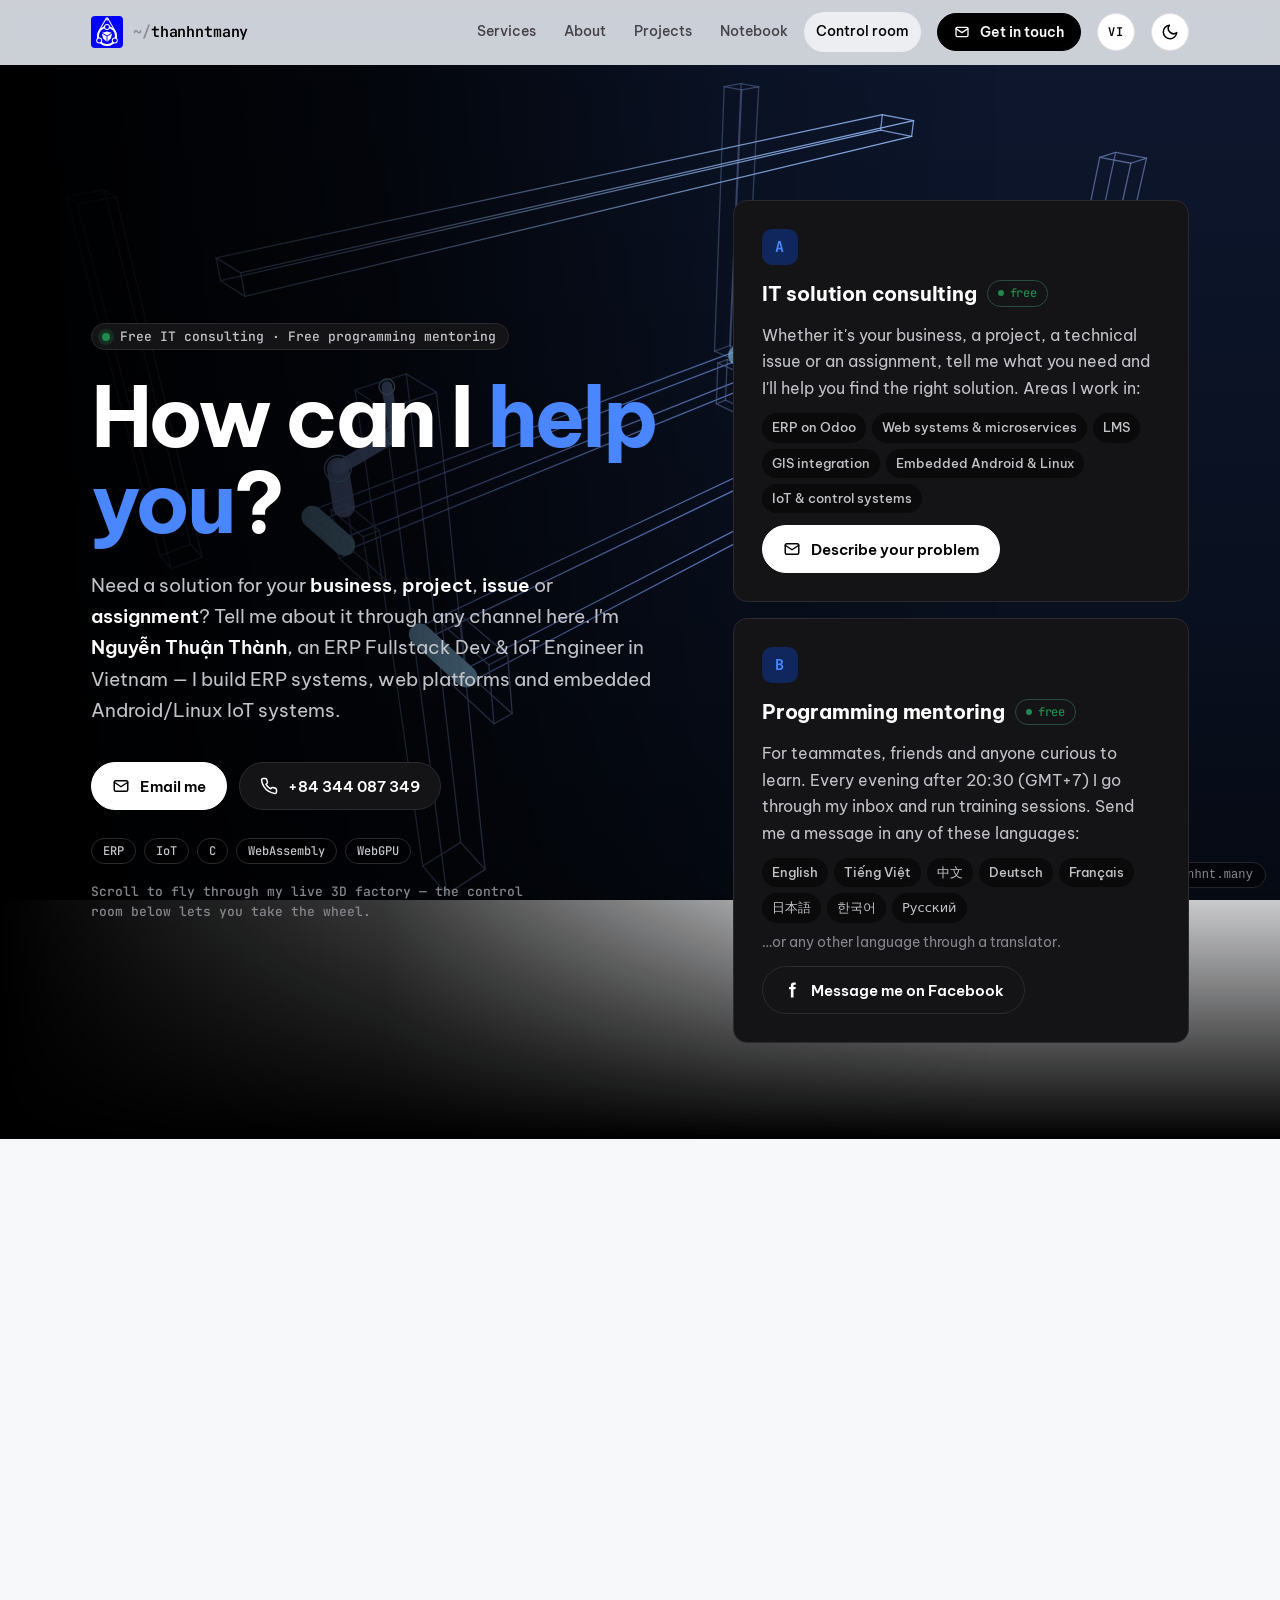
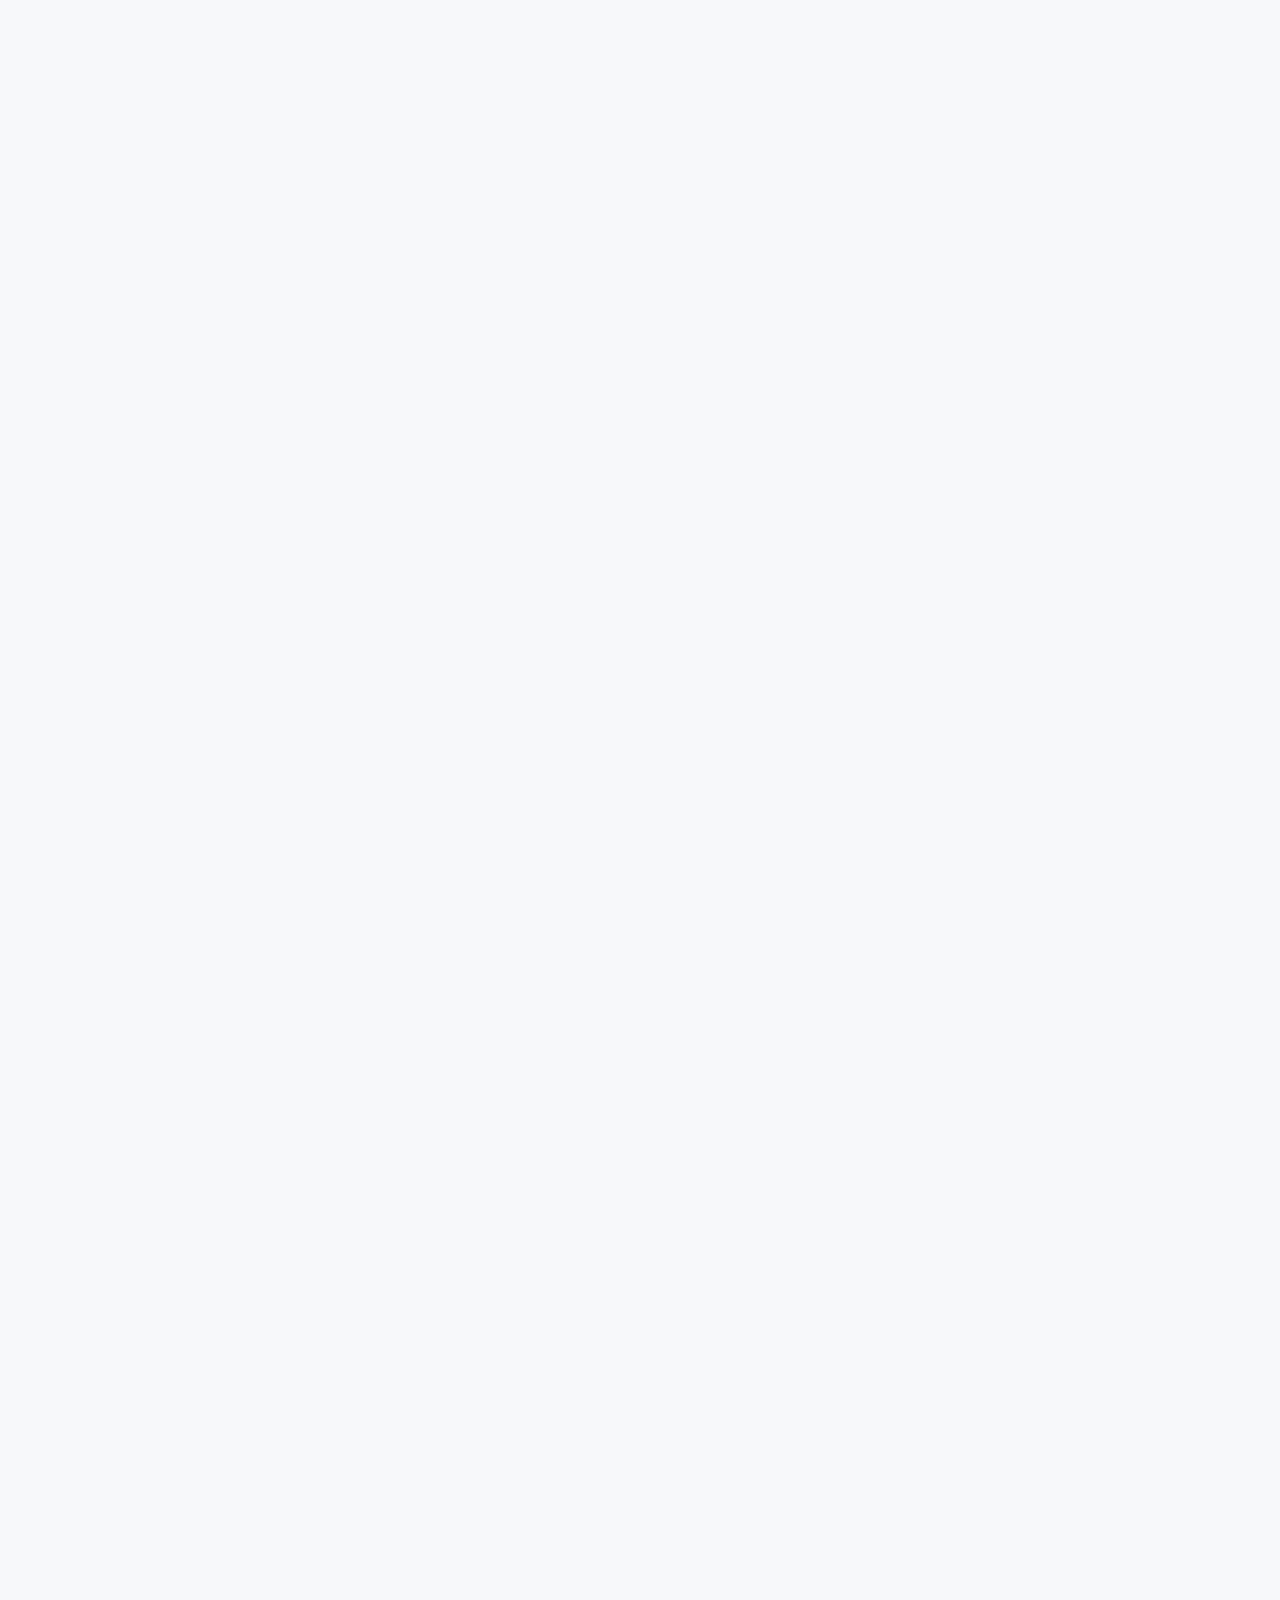
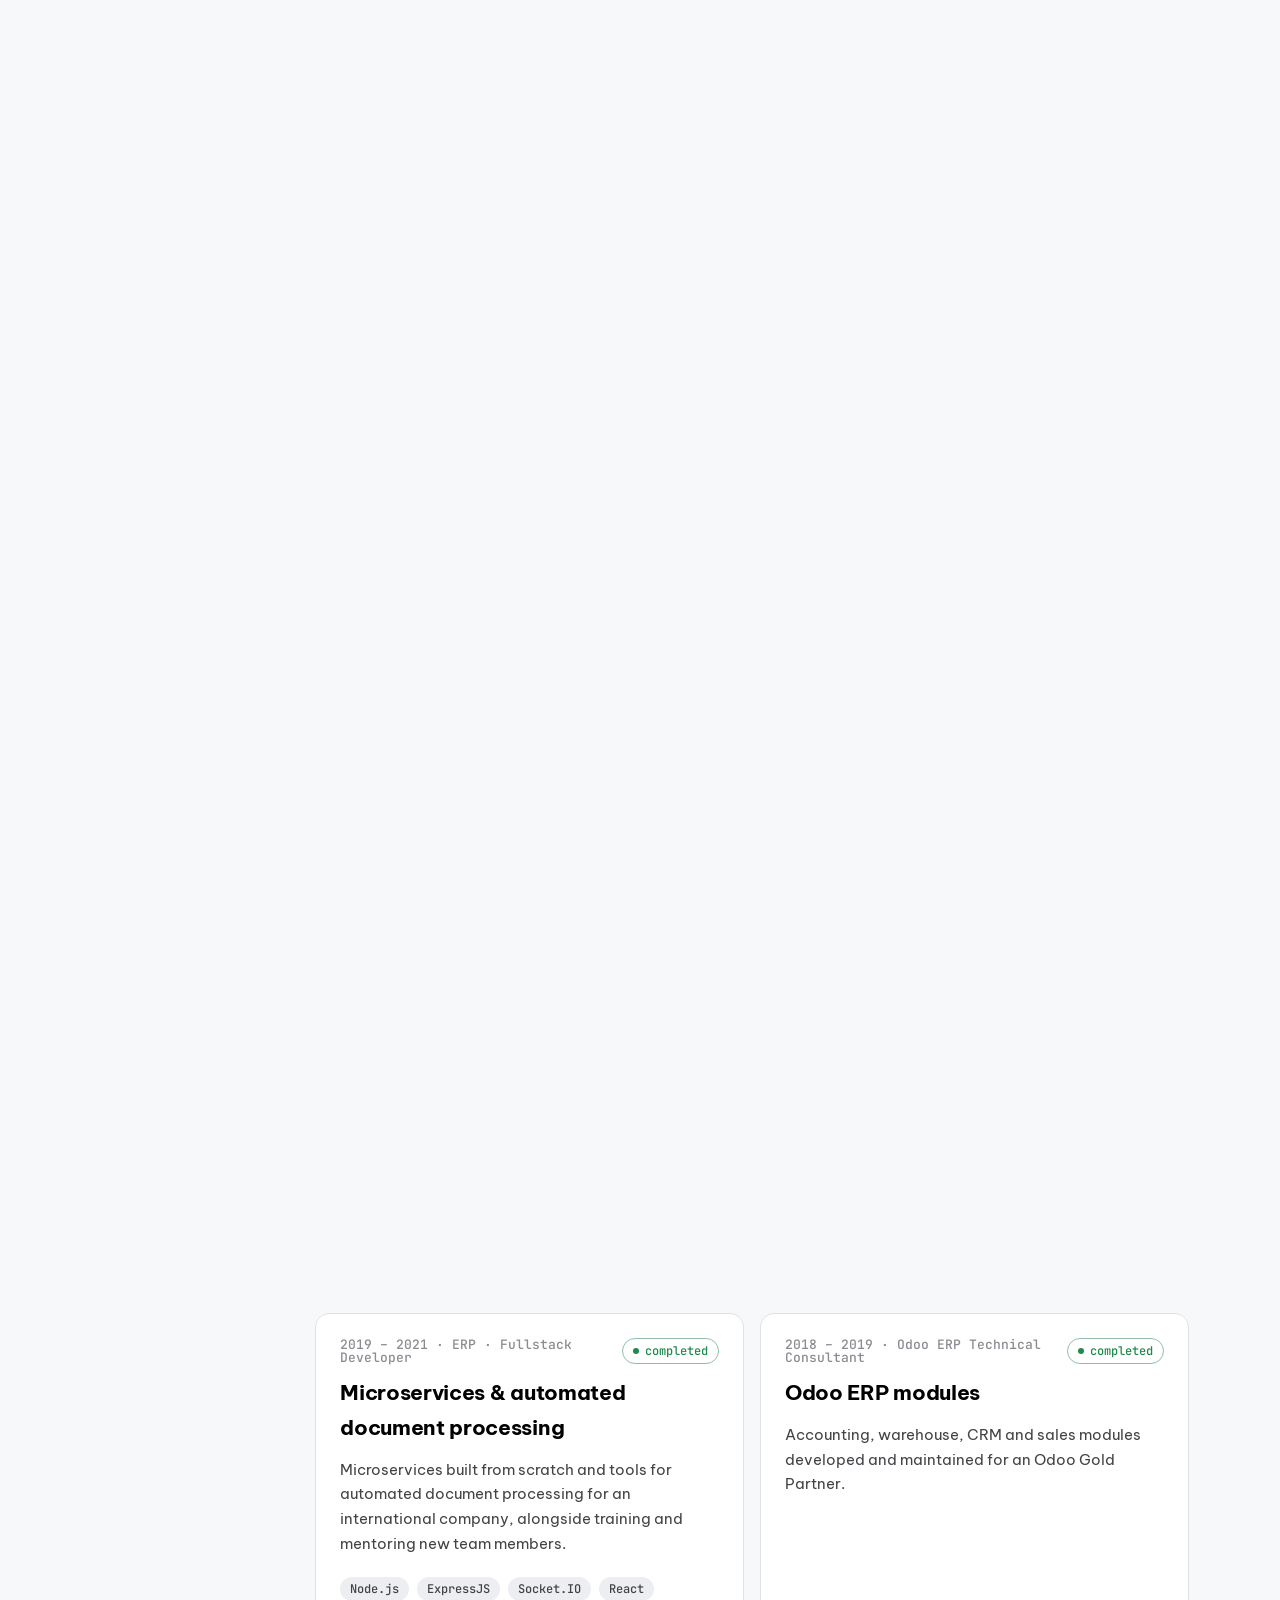
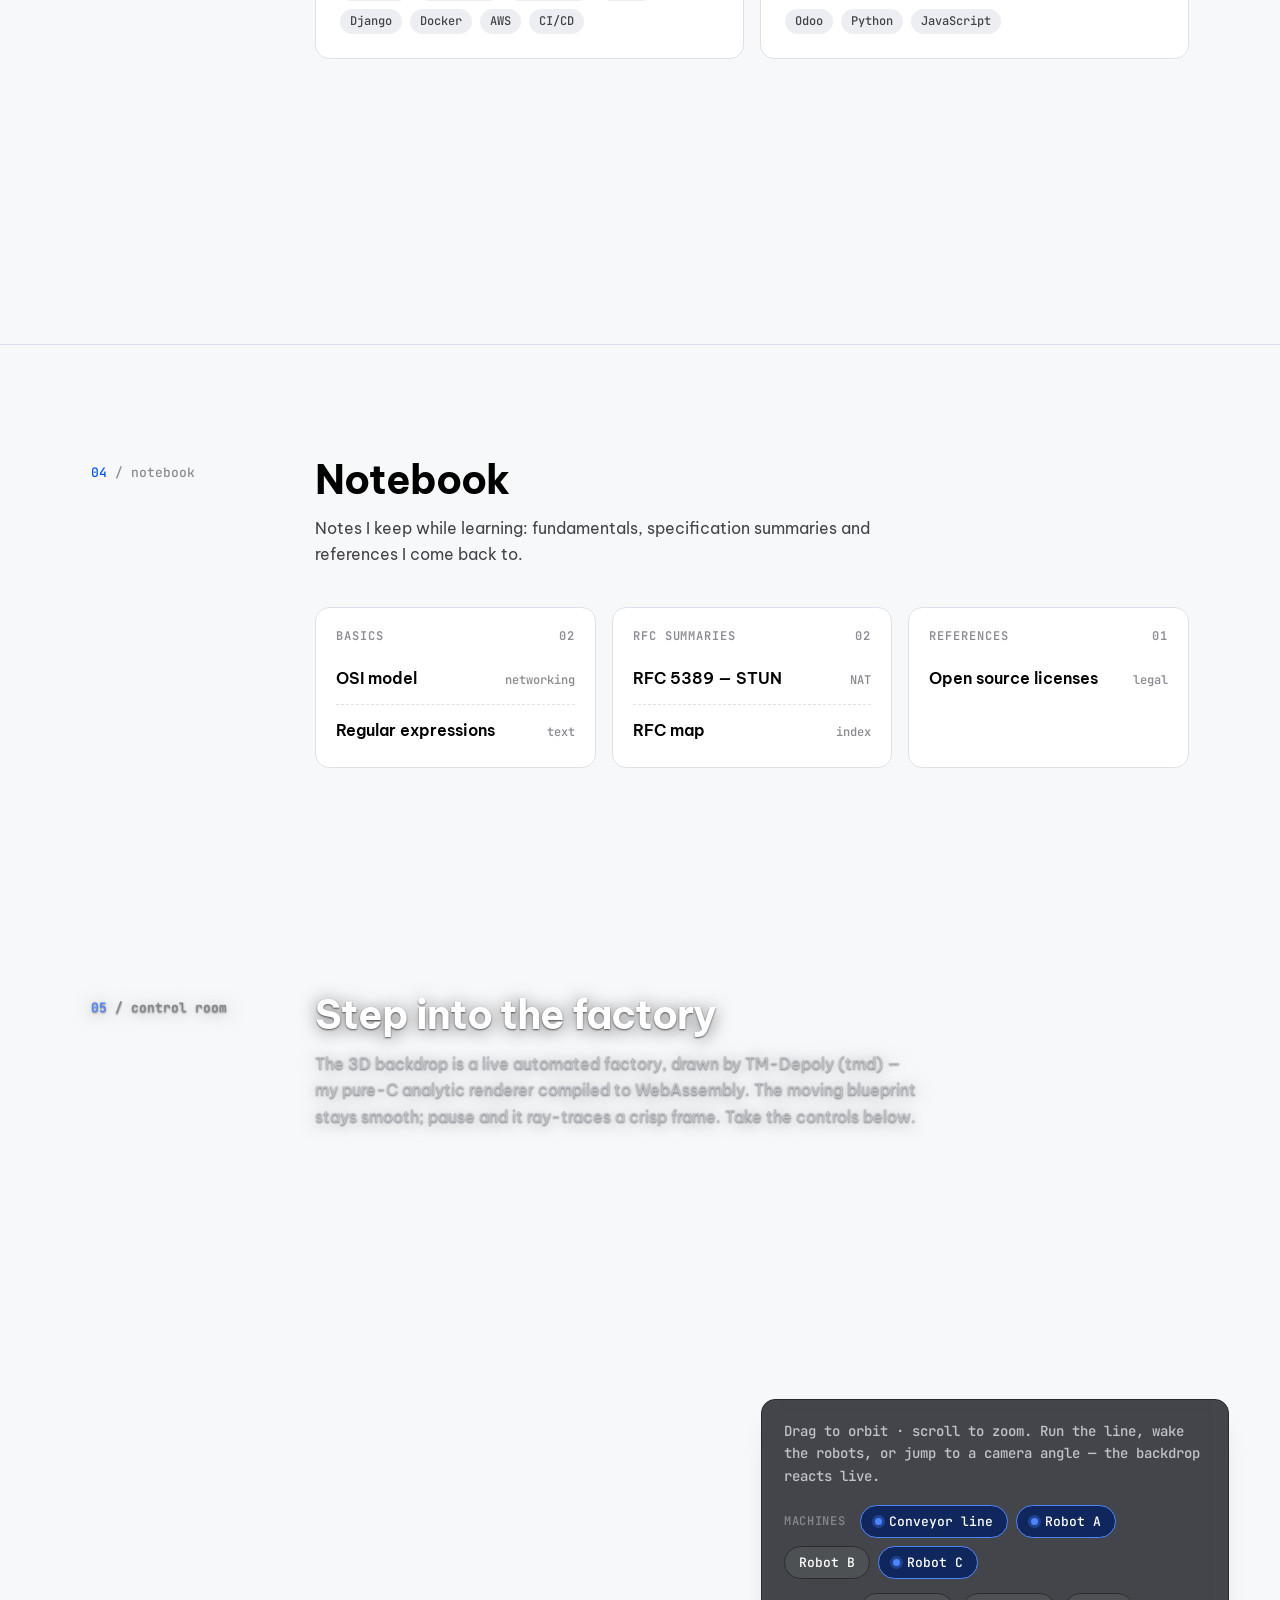
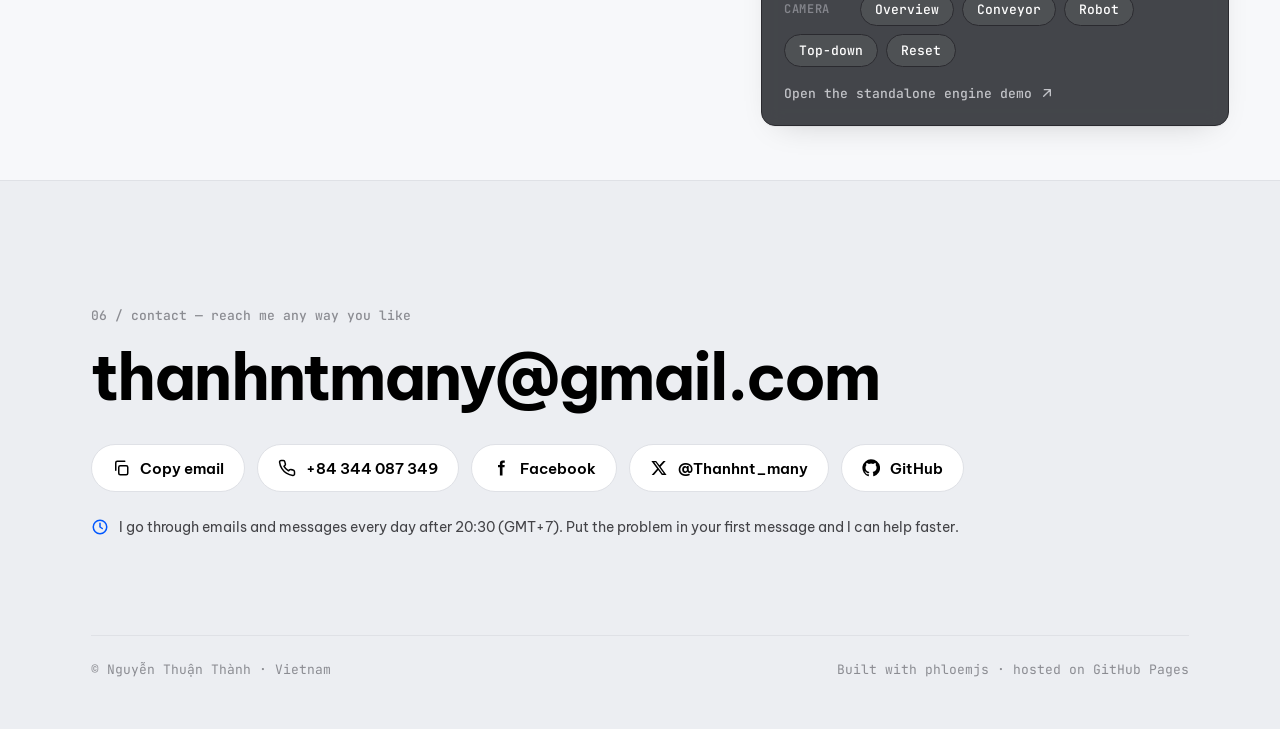
==== commit 166a409c: "feat(landing): swap hero and services cards, widen sections Move the two "ways I can help" service c" ====
--- a/index.html
+++ b/index.html
@@ -37,33 +37,7 @@
         <p class="hero-hint"><span data-i18n="hero.hint3d">Scroll to fly through my live 3D factory — the control room below lets you take the wheel.</span></p>
       </div>
 
-      <aside class="reach" id="contact-card" aria-label="Contact" data-i18n-attr="aria-label:hero.contact">
-        <div class="reach-head">
-          <span class="brand-mark"><img class="logo" src="/static/theme/static/logo.svg" width="64" height="64" alt=""></span>
-          <div><b>Nguyễn Thuận Thành</b><small>ERP Fullstack Dev &amp; IoT Engineer</small></div>
-        </div>
-        <ul class="channels">
-          <li><a href="mailto:thanhntmany@gmail.com"><svg viewBox="0 0 24 24" fill="none" stroke="currentColor" stroke-width="2" stroke-linecap="round" stroke-linejoin="round" aria-hidden="true"><rect x="3" y="5" width="18" height="14" rx="2"/><path d="m3 7 9 6 9-6"/></svg><span><small><span data-i18n="channel.0.label">Email</span></small>thanhntmany@gmail.com</span></a><button class="icon-btn" type="button" aria-label="Copy email" data-copy="thanhntmany@gmail.com" data-copied="Copied" do-active="/static/theme/cpn/copy.mjs"><svg viewBox="0 0 24 24" fill="none" stroke="currentColor" stroke-width="2" stroke-linecap="round" stroke-linejoin="round" aria-hidden="true"><rect x="9" y="9" width="12" height="12" rx="2"/><path d="M5 15V5a2 2 0 0 1 2-2h10"/></svg></button></li>
-          <li><a href="tel:+84344087349"><svg viewBox="0 0 24 24" fill="none" stroke="currentColor" stroke-width="2" stroke-linecap="round" stroke-linejoin="round" aria-hidden="true"><path d="M22 16.9v3a2 2 0 0 1-2.2 2 19.8 19.8 0 0 1-8.6-3.1 19.5 19.5 0 0 1-6-6A19.8 19.8 0 0 1 2.1 4.2 2 2 0 0 1 4.1 2h3a2 2 0 0 1 2 1.7c.1.9.4 1.8.7 2.7a2 2 0 0 1-.5 2.1L8 9.8a16 16 0 0 0 6 6l1.3-1.3a2 2 0 0 1 2.1-.4c.9.3 1.8.6 2.7.7a2 2 0 0 1 1.7 2z"/></svg><span><small><span data-i18n="channel.1.label">Phone</span></small>+84 344 087 349</span></a><button class="icon-btn" type="button" aria-label="Copy phone" data-copy="+84 344 087 349" data-copied="Copied" do-active="/static/theme/cpn/copy.mjs"><svg viewBox="0 0 24 24" fill="none" stroke="currentColor" stroke-width="2" stroke-linecap="round" stroke-linejoin="round" aria-hidden="true"><rect x="9" y="9" width="12" height="12" rx="2"/><path d="M5 15V5a2 2 0 0 1 2-2h10"/></svg></button></li>
-          <li><a href="https://fb.com/thanhntmany" target="_blank" rel="noopener"><svg viewBox="0 0 24 24" fill="currentColor" aria-hidden="true"><path d="M14 8V6.2c0-.8.2-1.2 1.4-1.2H17V2h-2.6C11.6 2 10.5 3.4 10.5 5.9V8H8v3h2.5v11H14V11h2.6l.4-3z"/></svg><span><small><span data-i18n="channel.2.label">Facebook</span></small>fb.com/thanhntmany</span></a></li>
-          <li><a href="https://twitter.com/Thanhnt_many" target="_blank" rel="noopener"><svg viewBox="0 0 24 24" fill="currentColor" aria-hidden="true"><path d="M17.8 2.5h3.1l-6.8 7.8 8 10.9h-6.3l-4.9-6.4-5.6 6.4H2.2l7.3-8.3L1.8 2.5h6.4l4.4 5.9zm-1.1 16.8h1.7L7.4 4.3H5.6z"/></svg><span><small><span data-i18n="channel.3.label">X</span></small>@Thanhnt_many</span></a></li>
-        </ul>
-        <p class="reach-note"><svg viewBox="0 0 24 24" fill="none" stroke="currentColor" stroke-width="2" stroke-linecap="round" stroke-linejoin="round" aria-hidden="true"><circle cx="12" cy="12" r="9"/><path d="M12 7v5l3 2"/></svg><span><span data-i18n-html="hero.note">I go through emails and messages every day after <b>20:30 (GMT+7)</b>.</span></span></p>
-      </aside>
-    </div>
-  </section>
-
-  <section class="section" id="services">
-    <div class="wrap">
-      <div class="section-head reveal">
-        <div class="section-num"><b>01</b> / <span data-i18n="num.services">services</span></div>
-        <div>
-          <h2><span data-i18n="services.h2">Two ways I can help — both free</span></h2>
-          <p class="section-sub"><span data-i18n="services.sub">Bring me a specific problem and we'll work out a specific solution. Don't be shy!</span></p>
-        </div>
-      </div>
-      <div class="section-body">
-        <div class="services">
+      <div class="hero-aside">
           <div class="service reveal">
             <span class="service-num">A</span>
             <h3><span data-i18n="services.consulting.h3">IT solution consulting</span> <span class="status live"><span data-i18n="common.free">free</span></span></h3>
@@ -79,9 +53,36 @@
             <p class="service-fine"><span data-i18n="services.mentoring.fine">…or any other language through a translator.</span></p>
             <a class="btn" href="https://fb.com/thanhntmany" target="_blank" rel="noopener"><svg viewBox="0 0 24 24" fill="currentColor" aria-hidden="true"><path d="M14 8V6.2c0-.8.2-1.2 1.4-1.2H17V2h-2.6C11.6 2 10.5 3.4 10.5 5.9V8H8v3h2.5v11H14V11h2.6l.4-3z"/></svg><span data-i18n="services.mentoring.btn">Message me on Facebook</span></a>
           </div>
-        </div>
-
-        <div class="focus reveal">
+      </div>
+    </div>
+  </section>
+
+  <section class="section" id="services">
+    <div class="wrap">
+      <div class="section-head reveal">
+        <div class="section-num"><b>01</b> / <span data-i18n="num.services">services</span></div>
+        <div>
+          <h2><span data-i18n="services.h2">Two ways I can help — both free</span></h2>
+          <p class="section-sub"><span data-i18n="services.sub">Bring me a specific problem and we'll work out a specific solution. Don't be shy!</span></p>
+        </div>
+      </div>
+      <div class="section-body">
+        <div class="service-row">
+          <aside class="reach reveal" id="contact-card" aria-label="Contact" data-i18n-attr="aria-label:hero.contact">
+            <div class="reach-head">
+              <span class="brand-mark"><img class="logo" src="/static/theme/static/logo.svg" width="64" height="64" alt=""></span>
+              <div><b>Nguyễn Thuận Thành</b><small>ERP Fullstack Dev &amp; IoT Engineer</small></div>
+            </div>
+            <ul class="channels">
+              <li><a href="mailto:thanhntmany@gmail.com"><svg viewBox="0 0 24 24" fill="none" stroke="currentColor" stroke-width="2" stroke-linecap="round" stroke-linejoin="round" aria-hidden="true"><rect x="3" y="5" width="18" height="14" rx="2"/><path d="m3 7 9 6 9-6"/></svg><span><small><span data-i18n="channel.0.label">Email</span></small>thanhntmany@gmail.com</span></a><button class="icon-btn" type="button" aria-label="Copy email" data-copy="thanhntmany@gmail.com" data-copied="Copied" do-active="/static/theme/cpn/copy.mjs"><svg viewBox="0 0 24 24" fill="none" stroke="currentColor" stroke-width="2" stroke-linecap="round" stroke-linejoin="round" aria-hidden="true"><rect x="9" y="9" width="12" height="12" rx="2"/><path d="M5 15V5a2 2 0 0 1 2-2h10"/></svg></button></li>
+              <li><a href="tel:+84344087349"><svg viewBox="0 0 24 24" fill="none" stroke="currentColor" stroke-width="2" stroke-linecap="round" stroke-linejoin="round" aria-hidden="true"><path d="M22 16.9v3a2 2 0 0 1-2.2 2 19.8 19.8 0 0 1-8.6-3.1 19.5 19.5 0 0 1-6-6A19.8 19.8 0 0 1 2.1 4.2 2 2 0 0 1 4.1 2h3a2 2 0 0 1 2 1.7c.1.9.4 1.8.7 2.7a2 2 0 0 1-.5 2.1L8 9.8a16 16 0 0 0 6 6l1.3-1.3a2 2 0 0 1 2.1-.4c.9.3 1.8.6 2.7.7a2 2 0 0 1 1.7 2z"/></svg><span><small><span data-i18n="channel.1.label">Phone</span></small>+84 344 087 349</span></a><button class="icon-btn" type="button" aria-label="Copy phone" data-copy="+84 344 087 349" data-copied="Copied" do-active="/static/theme/cpn/copy.mjs"><svg viewBox="0 0 24 24" fill="none" stroke="currentColor" stroke-width="2" stroke-linecap="round" stroke-linejoin="round" aria-hidden="true"><rect x="9" y="9" width="12" height="12" rx="2"/><path d="M5 15V5a2 2 0 0 1 2-2h10"/></svg></button></li>
+              <li><a href="https://fb.com/thanhntmany" target="_blank" rel="noopener"><svg viewBox="0 0 24 24" fill="currentColor" aria-hidden="true"><path d="M14 8V6.2c0-.8.2-1.2 1.4-1.2H17V2h-2.6C11.6 2 10.5 3.4 10.5 5.9V8H8v3h2.5v11H14V11h2.6l.4-3z"/></svg><span><small><span data-i18n="channel.2.label">Facebook</span></small>fb.com/thanhntmany</span></a></li>
+              <li><a href="https://twitter.com/Thanhnt_many" target="_blank" rel="noopener"><svg viewBox="0 0 24 24" fill="currentColor" aria-hidden="true"><path d="M17.8 2.5h3.1l-6.8 7.8 8 10.9h-6.3l-4.9-6.4-5.6 6.4H2.2l7.3-8.3L1.8 2.5h6.4l4.4 5.9zm-1.1 16.8h1.7L7.4 4.3H5.6z"/></svg><span><small><span data-i18n="channel.3.label">X</span></small>@Thanhnt_many</span></a></li>
+            </ul>
+            <p class="reach-note"><svg viewBox="0 0 24 24" fill="none" stroke="currentColor" stroke-width="2" stroke-linecap="round" stroke-linejoin="round" aria-hidden="true"><circle cx="12" cy="12" r="9"/><path d="M12 7v5l3 2"/></svg><span><span data-i18n-html="hero.note">I go through emails and messages every day after <b>20:30 (GMT+7)</b>.</span></span></p>
+          </aside>
+
+          <div class="focus reveal">
           <h3><span data-i18n="services.focus.h3">Get straight to the problem</span></h3>
           <div class="chats">
             <div class="chat chat-do">
@@ -101,6 +102,7 @@
               <div class="msg-row me"><span class="avatar"><img class="logo" src="/static/theme/static/logo.svg" width="64" height="64" alt=""></span><div><small class="who"><span data-i18n="services.focus.me">Thành</span></small><p class="msg me"><span data-i18n="services.focus.answer">Got it — here's how to solve it: …</span></p></div></div>
               <p class="wait"><span data-i18n="services.focus.evening">…a whole evening later</span></p>
             </div>
+          </div>
           </div>
         </div>
       </div>
--- a/static/theme/static/main.css
+++ b/static/theme/static/main.css
@@ -17,7 +17,7 @@
   --font: "Be Vietnam Pro", system-ui, -apple-system, "Segoe UI", Roboto, sans-serif;
   --mono: "JetBrains Mono", ui-monospace, SFMono-Regular, Menlo, Consolas, monospace;
   --radius: 14px;
-  --wrap: 1120px;
+  --wrap: min(1560px, 92vw);
   --gutter: clamp(16px, 4vw, 40px);
   color-scheme: light;
 }
@@ -299,8 +299,15 @@
 
 .hero .wrap a,
 .hero .wrap button,
-.hero .reach {
+.hero .hero-aside {
   pointer-events: auto;
+}
+
+/* The hero's right column: the two "ways I can help" cards, stacked. */
+.hero-aside {
+  display: flex;
+  flex-direction: column;
+  gap: 16px;
 }
 
 .hero-tech {
@@ -423,11 +430,11 @@
 .section {
   padding: clamp(64px, 9vw, 112px) 0;
   border-top: 1px solid var(--line);
-  /* Frosted, not fully opaque: the fixed 3D backdrop (#bg3d) stays faintly visible
-     behind the content as these sections scroll over it, while the high opacity +
-     blur keep headings and cards readable. The hero and the control room are fully
+  /* Frosted, not fully opaque: the fixed 3D backdrop (#bg3d) stays visible behind
+     the content as these sections scroll over it, while the tint + blur keep
+     headings and cards readable. The hero and the control room are fully
      transparent to reveal the factory outright. */
-  background: color-mix(in srgb, var(--bg) 86%, transparent);
+  background: color-mix(in srgb, var(--bg) 70%, transparent);
   backdrop-filter: blur(7px) saturate(1.1);
   -webkit-backdrop-filter: blur(7px) saturate(1.1);
   position: relative;
@@ -850,8 +857,19 @@
 
 /* focus on the problem */
 
+/* The contact card and the focus card share one row inside the Services section. */
+.service-row {
+  display: grid;
+  grid-template-columns: minmax(0, 360px) minmax(0, 1fr);
+  gap: 16px;
+  align-items: start;
+}
+
+.service-row .reach {
+  background: var(--bg-elev);
+}
+
 .focus {
-  margin-top: 16px;
   padding: 24px;
   border-radius: var(--radius);
   background: var(--bg-sunk);
@@ -1172,10 +1190,17 @@
    legible over the 3D. The empty stage is pointer-transparent so drags reach the
    backdrop — only the heading and the control panel capture pointer events. */
 .control {
+  /* Fully transparent, with no border or frosted blur, so the live 3D factory
+     reads through cleanly — unlike the other sections that frost over it. */
   background: transparent;
+  border-top: none;
+  backdrop-filter: none;
+  -webkit-backdrop-filter: none;
   min-height: 100vh;
   display: flex;
-  align-items: center;
+  /* Title pinned to the top; the control panel sits at the bottom-right corner,
+     leaving the centre clear for the factory. */
+  align-items: flex-start;
   pointer-events: none;
   --ink: #ffffff;
   --ink-2: #c2c3c8;
@@ -1185,9 +1210,8 @@
   --accent-soft: #10275e;
   color: var(--ink);
 }
-/* Fully transparent — the 3D backdrop reads through the whole section. The copy
-   stays legible over the moving factory with a soft text-shadow instead of a
-   scrim, so nothing dims the view. */
+/* The copy stays legible over the moving factory with a soft text-shadow
+   instead of a scrim, so nothing dims the view. */
 .control .wrap { position: relative; z-index: 2; }
 .control .section-head,
 .control-panel { pointer-events: auto; }
@@ -1431,6 +1455,10 @@
     grid-template-columns: repeat(2, minmax(0, 1fr));
   }
 
+  .service-row {
+    grid-template-columns: minmax(0, 1fr);
+  }
+
   .reach {
     max-width: 520px;
   }
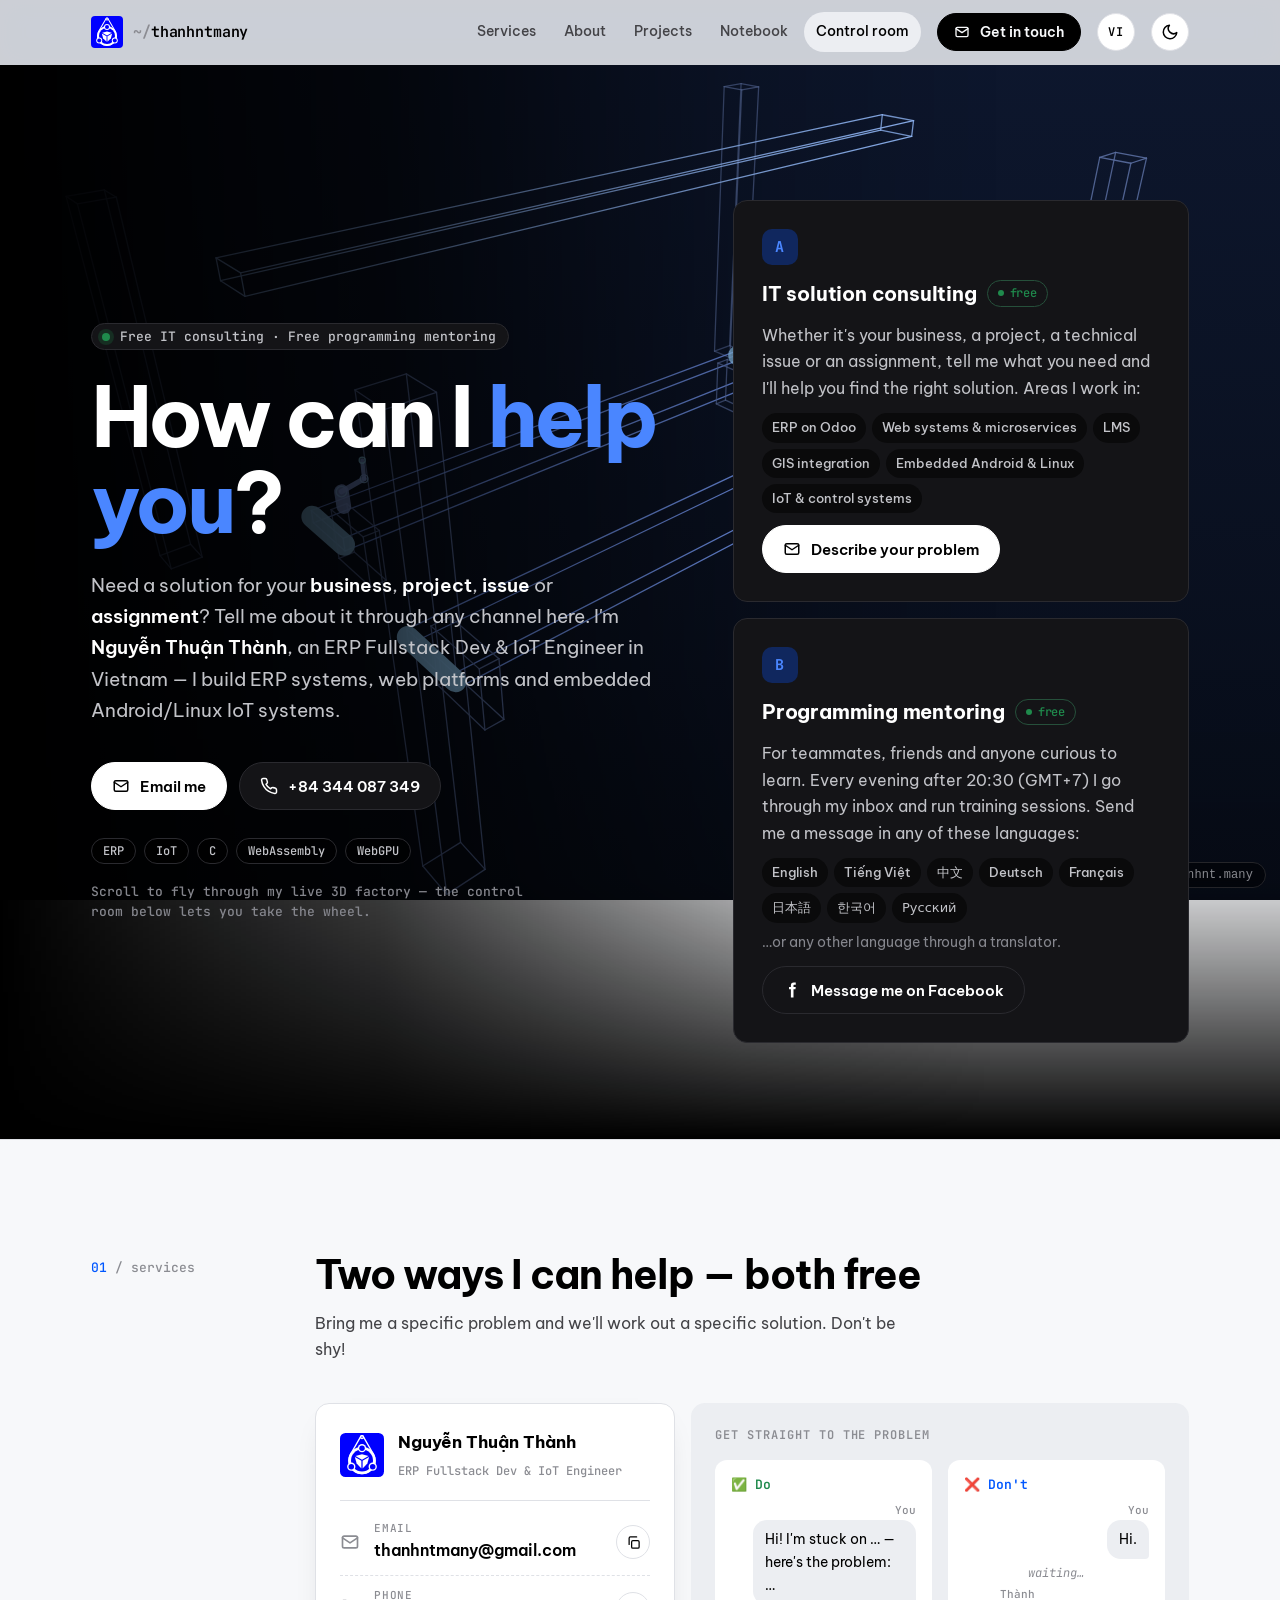
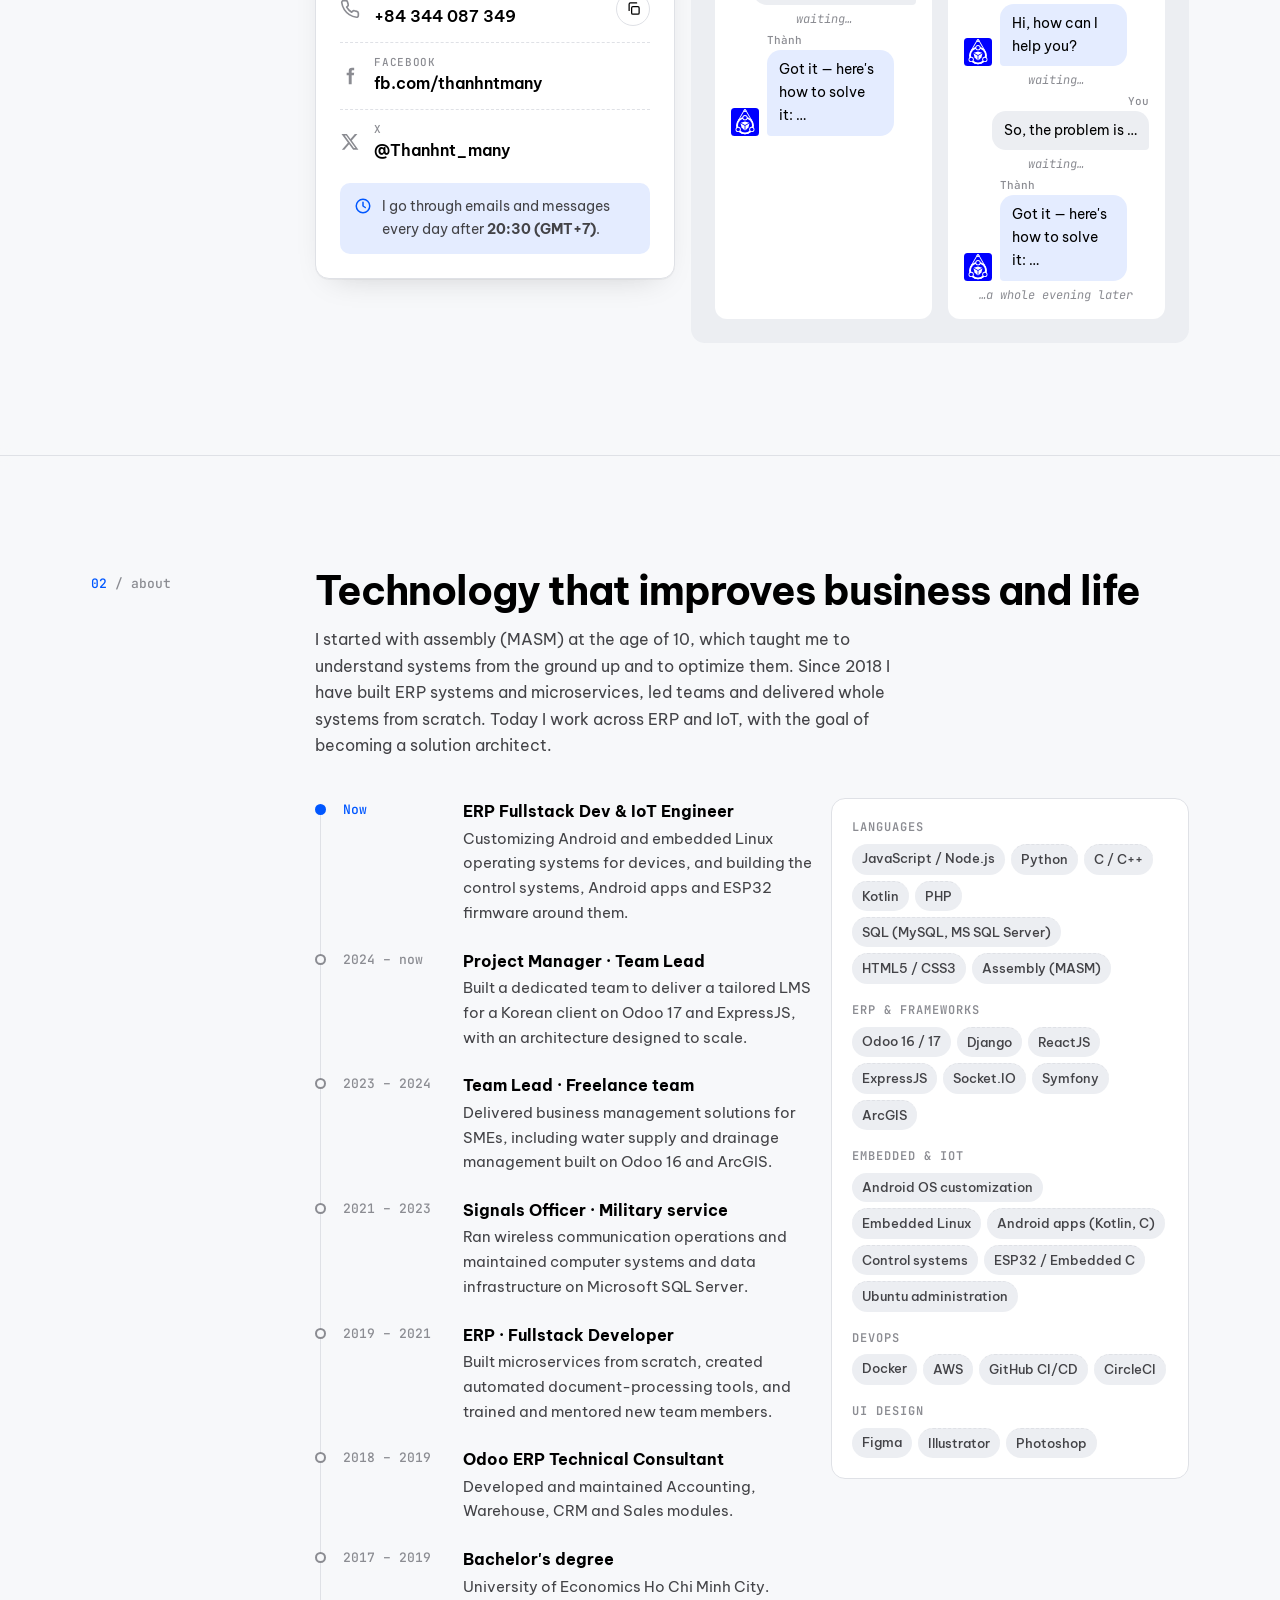
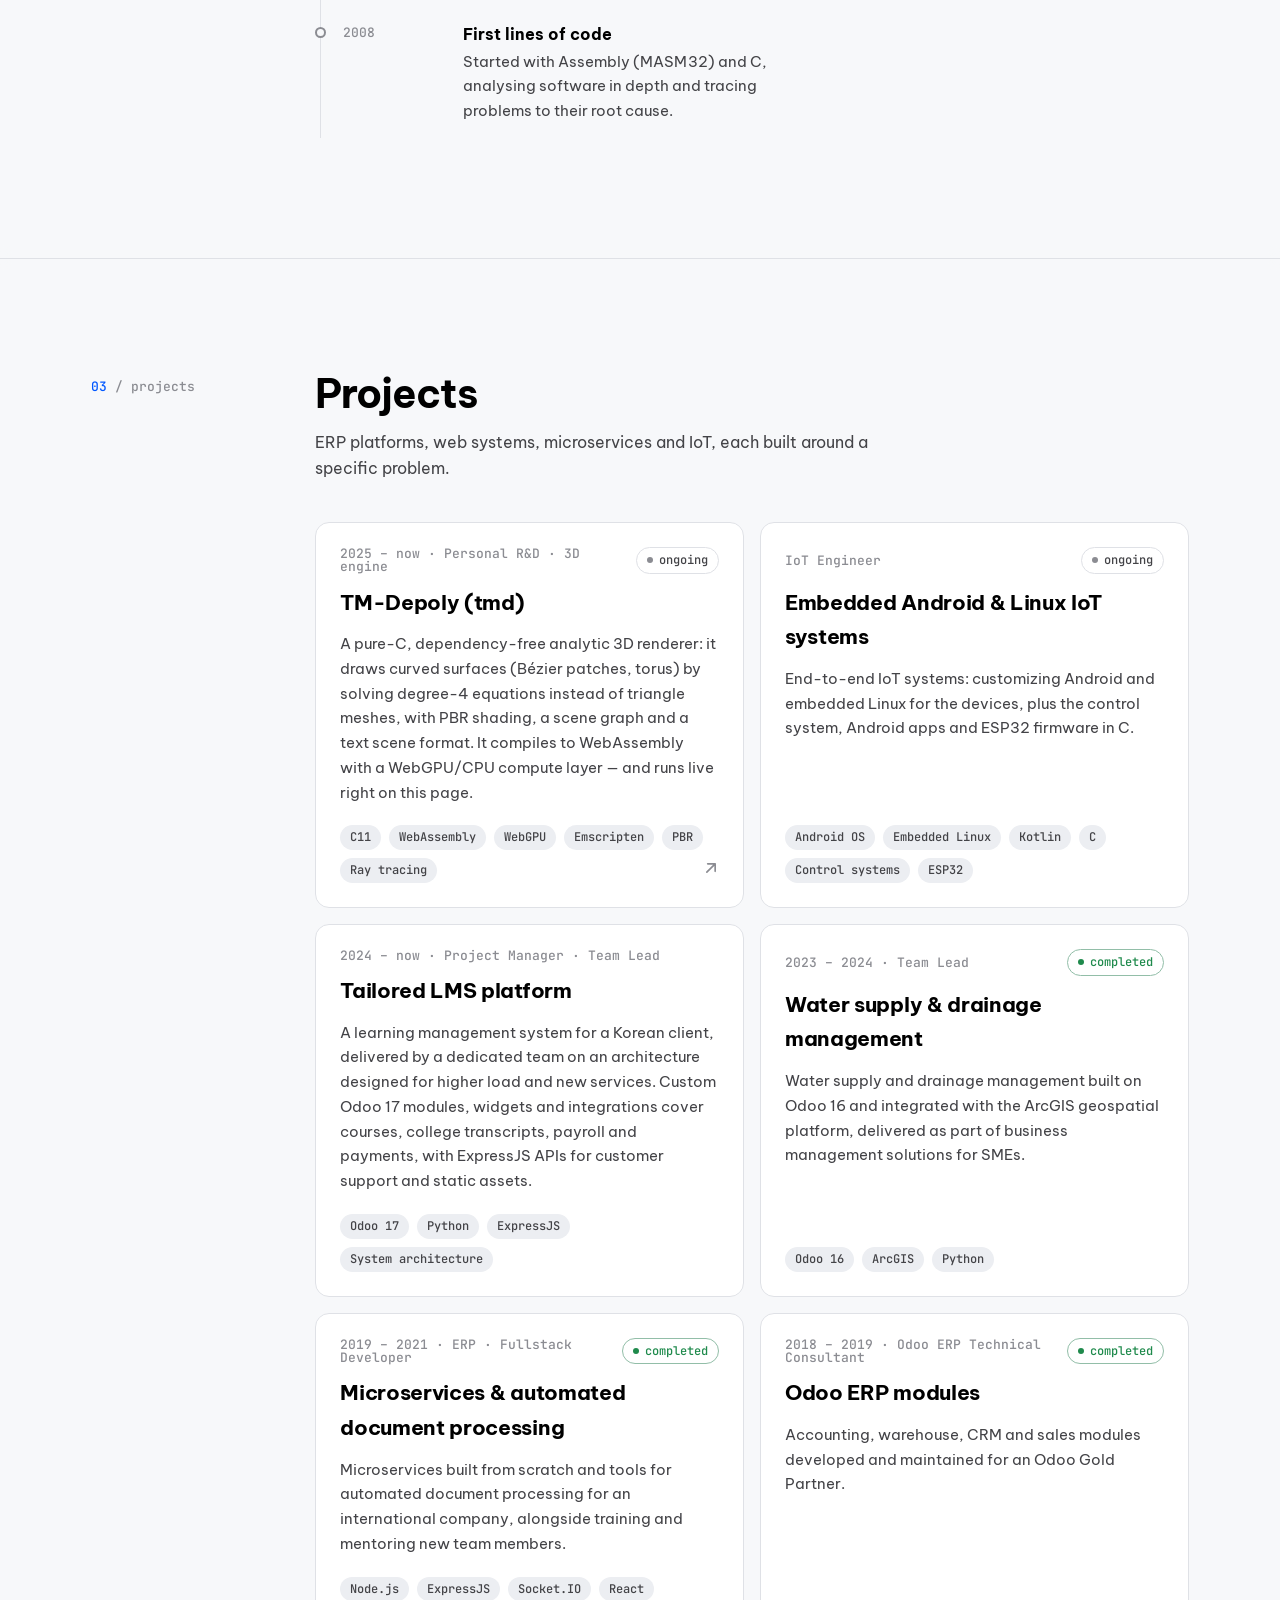
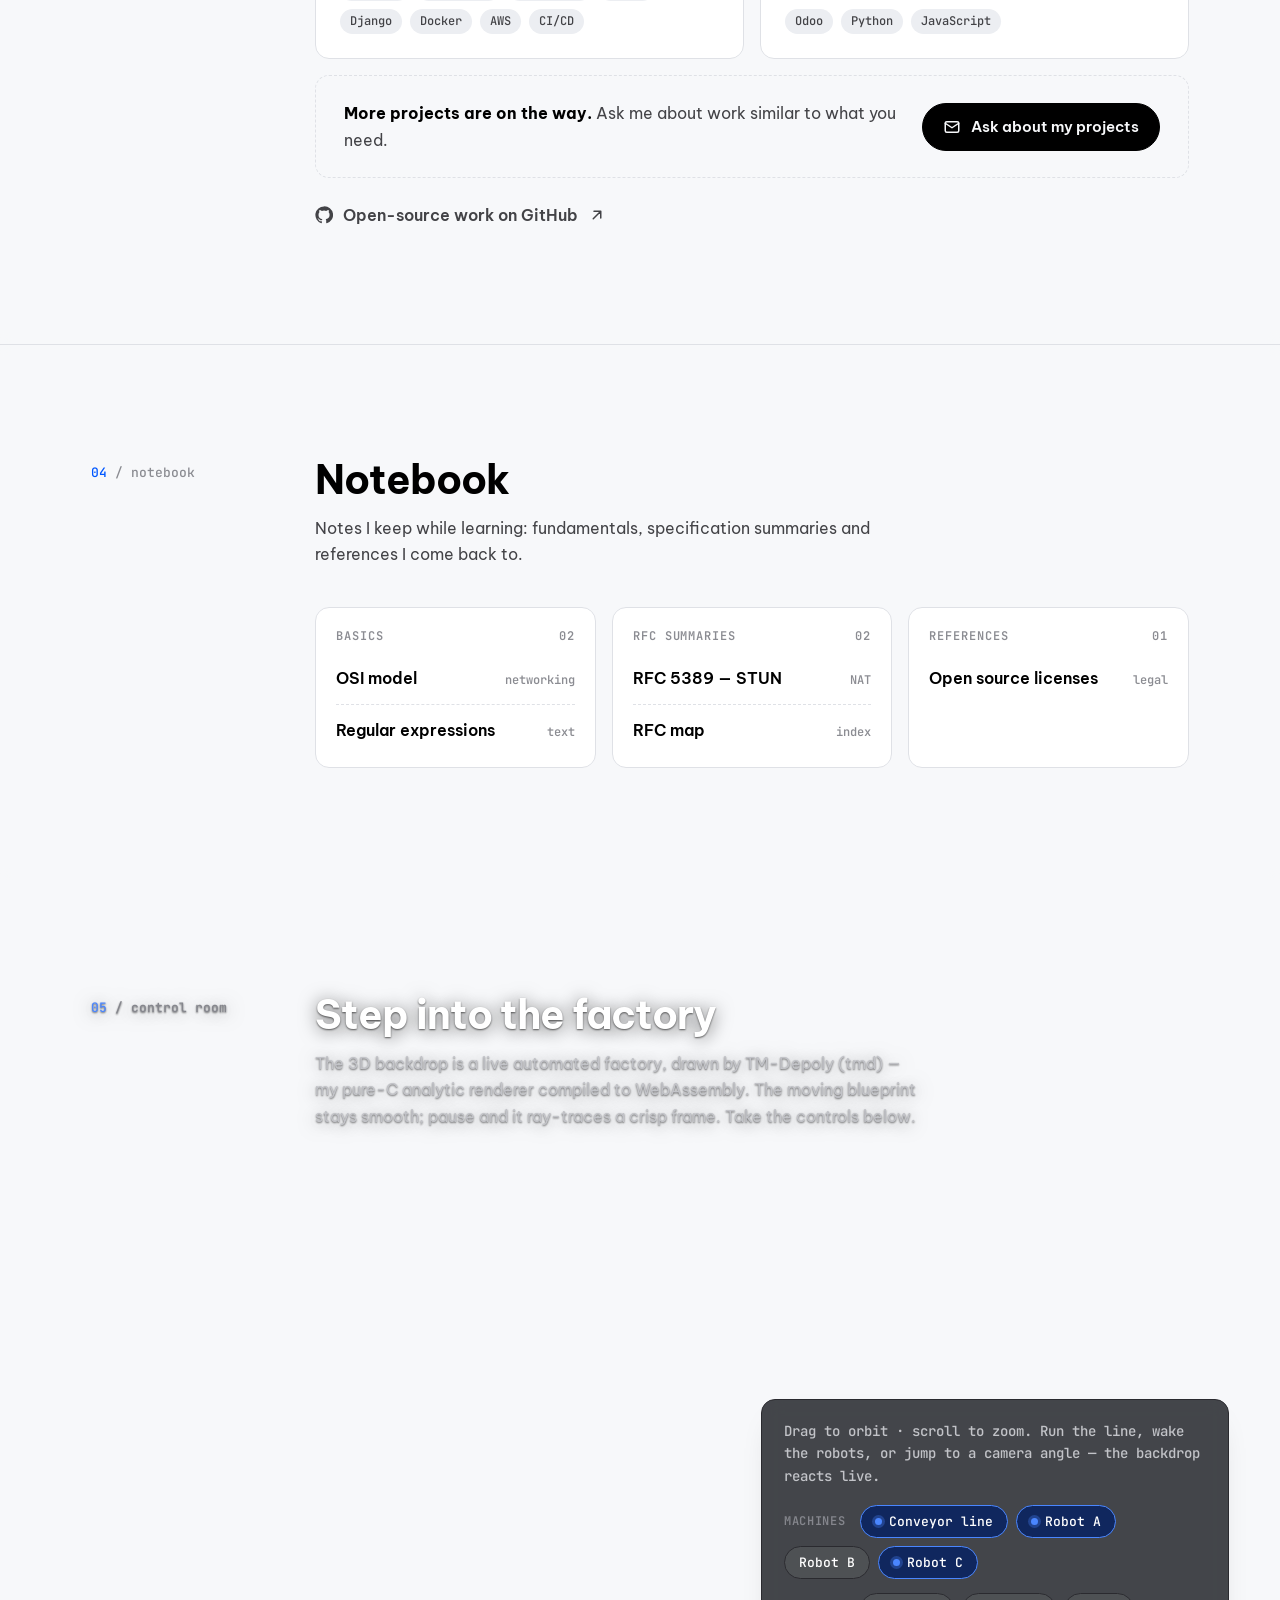
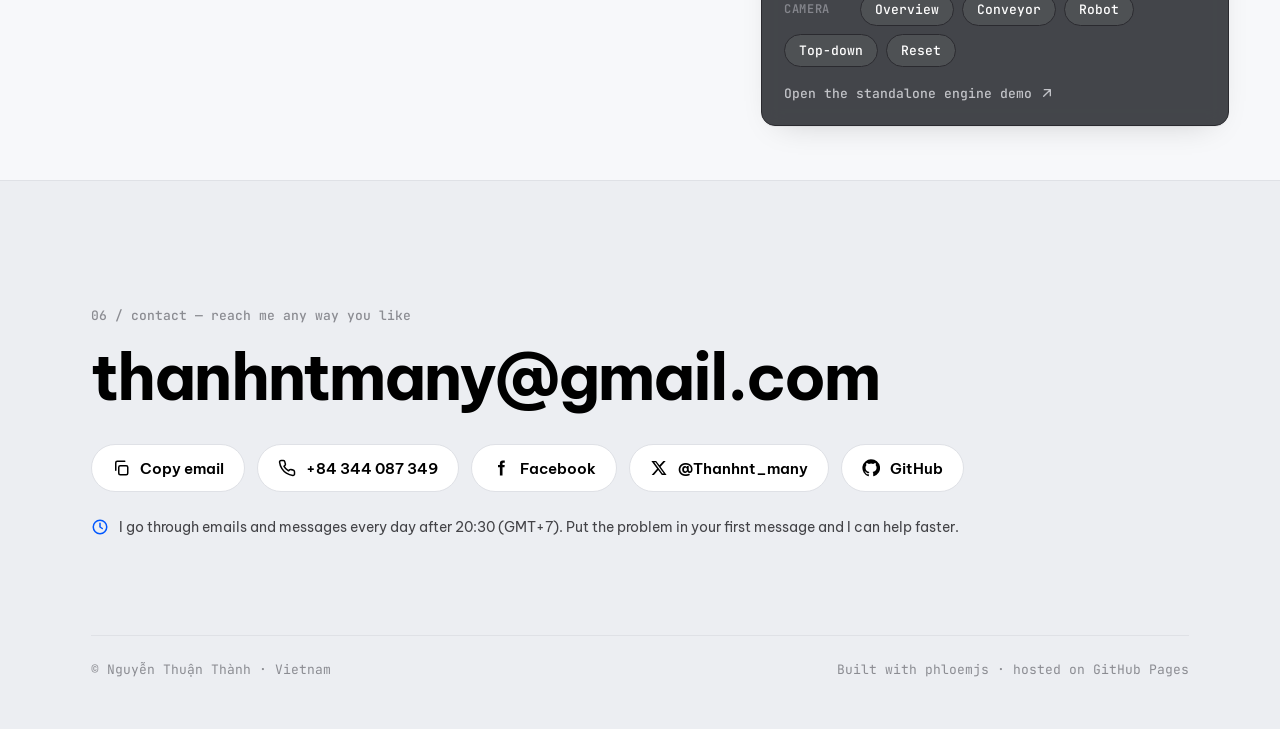
==== commit 4624cd79: "refactor(i18n): drop the static /vi/ page, keep the runtime language toggle The Vietnamese version n" ====
--- a/index.html
+++ b/index.html
@@ -1,4 +1,4 @@
-<!DOCTYPE html><html lang="en"><head><meta charset="UTF-8"><meta name="viewport" content="width=device-width, initial-scale=1.0"><title>Nguyễn Thuận Thành — ERP Fullstack Dev &amp; IoT Engineer</title><script type="importmap">{"imports": {"www/": "/"}}</script><script type="module" src="/phloe.mjs"></script><meta name="description" content="Nguyễn Thuận Thành — ERP Fullstack Dev & IoT Engineer in Vietnam. Free consulting on ERP (Odoo), web systems, microservices, embedded Android/Linux and IoT, plus free programming mentoring."><meta name="theme-color" content="#f7f8fa"><link rel="icon" href="/favicon.ico" sizes="any"><link rel="icon" type="image/svg+xml" href="/static/theme/static/logo.svg"><link rel="apple-touch-icon" href="/static/theme/static/apple-touch-icon.png"><link rel="canonical" href="https://thanhntmany.github.io/"><link rel="alternate" hreflang="en" href="https://thanhntmany.github.io/"><link rel="alternate" hreflang="vi" href="https://thanhntmany.github.io/vi/"><link rel="alternate" hreflang="x-default" href="https://thanhntmany.github.io/"><script>document.documentElement.lang="en";try{var t=localStorage.getItem("theme");if(t)document.documentElement.setAttribute("data-theme",t)}catch(e){}</script><link rel="preconnect" href="https://fonts.googleapis.com"><link rel="preconnect" href="https://fonts.gstatic.com" crossorigin><link rel="stylesheet" href="https://fonts.googleapis.com/css2?family=Be+Vietnam+Pro:wght@400;500;600;700&family=JetBrains+Mono:wght@400;500;600;700&display=swap"><link rel="stylesheet" href="/static/theme/static/main.css"><script type="module" src="/static/theme/main.mjs"></script></head><body><a class="skip" href="#main"><span data-i18n="common.skip">Skip to content</span></a>
+<!DOCTYPE html><html lang="en"><head><meta charset="UTF-8"><meta name="viewport" content="width=device-width, initial-scale=1.0"><title>Nguyễn Thuận Thành — ERP Fullstack Dev &amp; IoT Engineer</title><script type="importmap">{"imports": {"www/": "/"}}</script><script type="module" src="/phloe.mjs"></script><meta name="description" content="Nguyễn Thuận Thành — ERP Fullstack Dev & IoT Engineer in Vietnam. Free consulting on ERP (Odoo), web systems, microservices, embedded Android/Linux and IoT, plus free programming mentoring."><meta name="theme-color" content="#f7f8fa"><link rel="icon" href="/favicon.ico" sizes="any"><link rel="icon" type="image/svg+xml" href="/static/theme/static/logo.svg"><link rel="apple-touch-icon" href="/static/theme/static/apple-touch-icon.png"><link rel="canonical" href="https://thanhntmany.github.io/"><script>document.documentElement.lang="en";try{var t=localStorage.getItem("theme");if(t)document.documentElement.setAttribute("data-theme",t)}catch(e){}</script><link rel="preconnect" href="https://fonts.googleapis.com"><link rel="preconnect" href="https://fonts.gstatic.com" crossorigin><link rel="stylesheet" href="https://fonts.googleapis.com/css2?family=Be+Vietnam+Pro:wght@400;500;600;700&family=JetBrains+Mono:wght@400;500;600;700&display=swap"><link rel="stylesheet" href="/static/theme/static/main.css"><script type="module" src="/static/theme/main.mjs"></script></head><body><a class="skip" href="#main"><span data-i18n="common.skip">Skip to content</span></a>
 
 <div id="bg3d" class="bg3d lab3d" do-active="/static/theme/cpn/lab3d.mjs" data-eager data-src="/tm-depoly/factory.html" data-title="TM-Depoly — automated robot factory (live 3D)" aria-hidden="true">
   <img class="lab3d-poster" src="/tm-depoly/poster.png" alt="" loading="eager" fetchpriority="high" width="900" height="600">
@@ -16,7 +16,7 @@
       <a href="#lab"><span data-i18n="nav.lab">Control room</span></a>
     </nav>
     <a class="btn btn-primary btn-sm" href="#contact"><svg viewBox="0 0 24 24" fill="none" stroke="currentColor" stroke-width="2" stroke-linecap="round" stroke-linejoin="round" aria-hidden="true"><rect x="3" y="5" width="18" height="14" rx="2"/><path d="m3 7 9 6 9-6"/></svg><span><span data-i18n="common.cta">Get in touch</span></span></a>
-    <a class="icon-btn lang-switch" href="/vi/" hreflang="vi" lang="vi" aria-label="Tiếng Việt" title="Tiếng Việt" do-active="/static/theme/cpn/i18n.mjs">VI</a>
+    <a class="icon-btn lang-switch" href="/" lang="vi" aria-label="Tiếng Việt" title="Tiếng Việt" do-active="/static/theme/cpn/i18n.mjs">VI</a>
     <button class="icon-btn theme-toggle" type="button" aria-label="Toggle dark mode" data-i18n-attr="aria-label:common.themeToggle" do-active="/static/theme/cpn/theme-toggle.mjs"><svg class="i-moon" viewBox="0 0 24 24" fill="none" stroke="currentColor" stroke-width="2" stroke-linecap="round" stroke-linejoin="round" aria-hidden="true"><path d="M21 12.8A9 9 0 1 1 11.2 3a7 7 0 0 0 9.8 9.8Z"/></svg><svg class="i-sun" viewBox="0 0 24 24" fill="none" stroke="currentColor" stroke-width="2" stroke-linecap="round" stroke-linejoin="round" aria-hidden="true"><circle cx="12" cy="12" r="4"/><path d="M12 2v2M12 20v2M4.9 4.9l1.4 1.4M17.7 17.7l1.4 1.4M2 12h2M20 12h2M4.9 19.1l1.4-1.4M17.7 6.3l1.4-1.4"/></svg></button>
   </div>
 </header>
